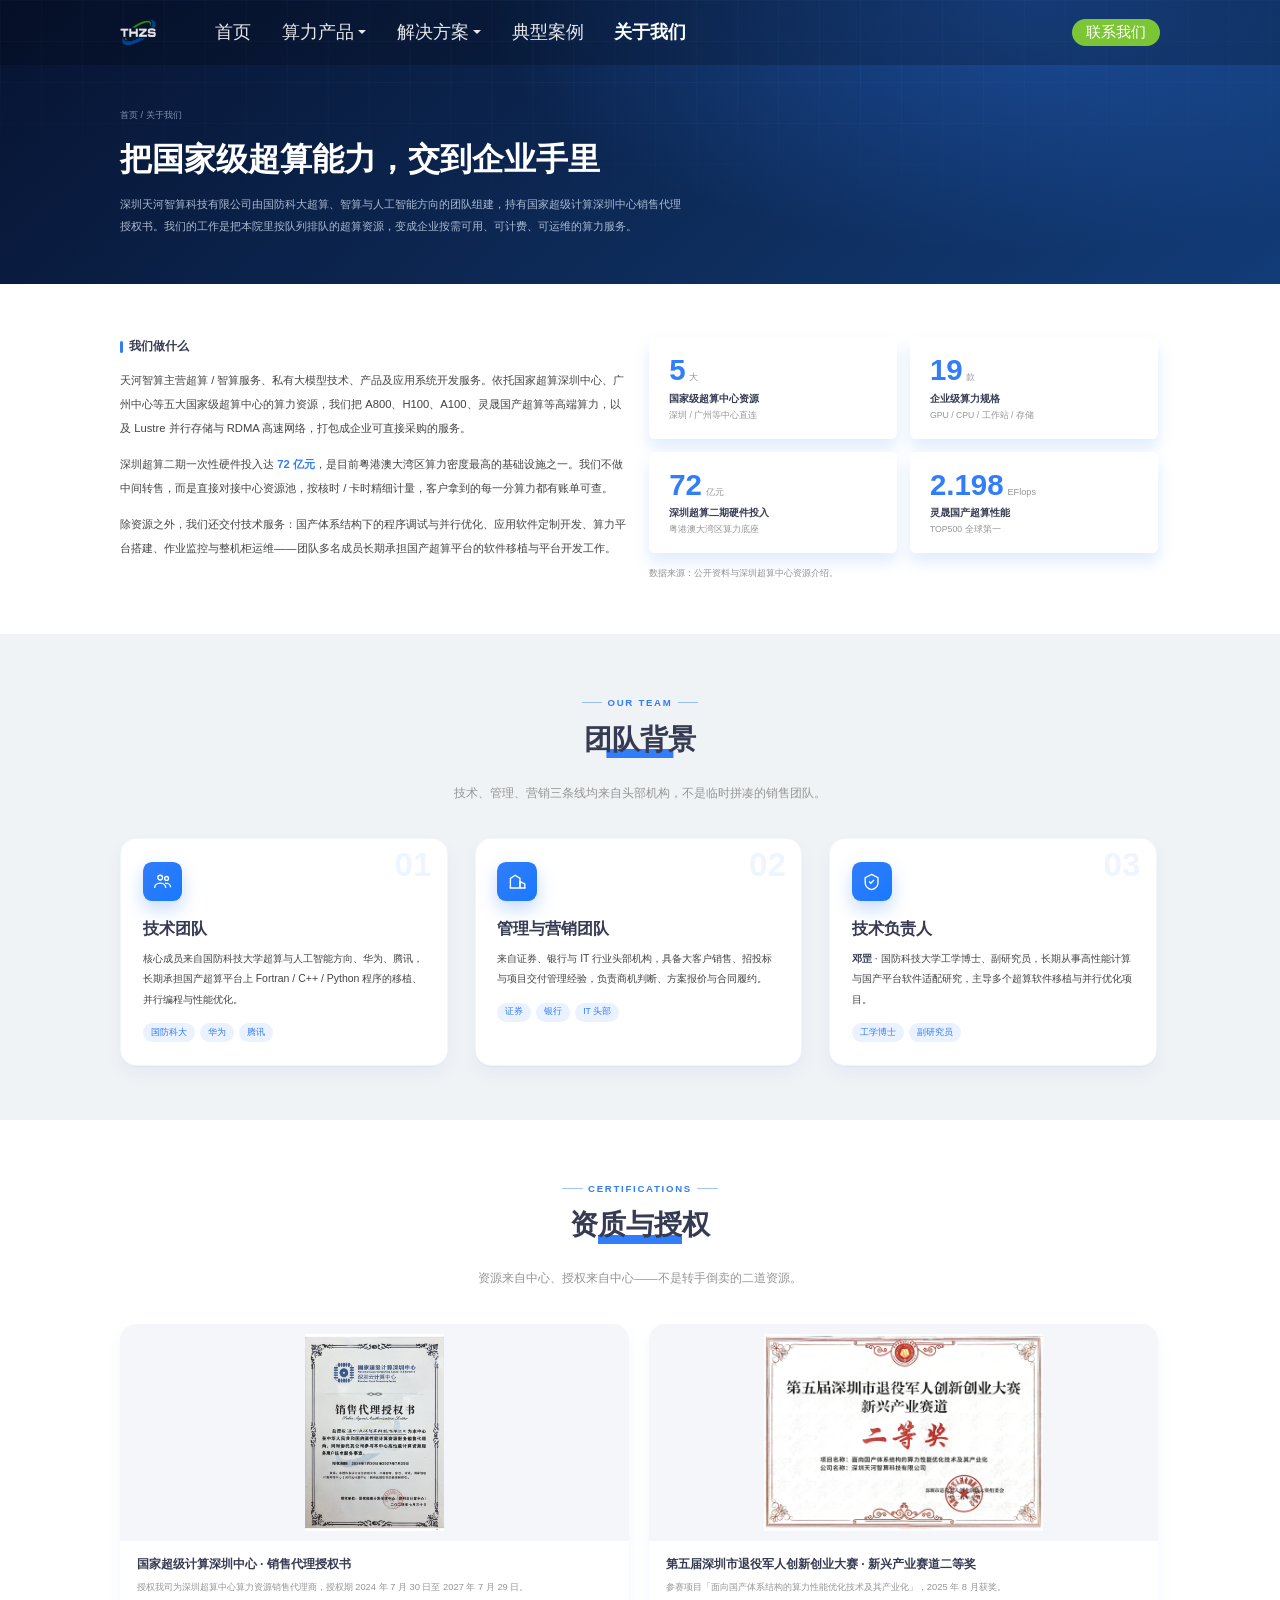
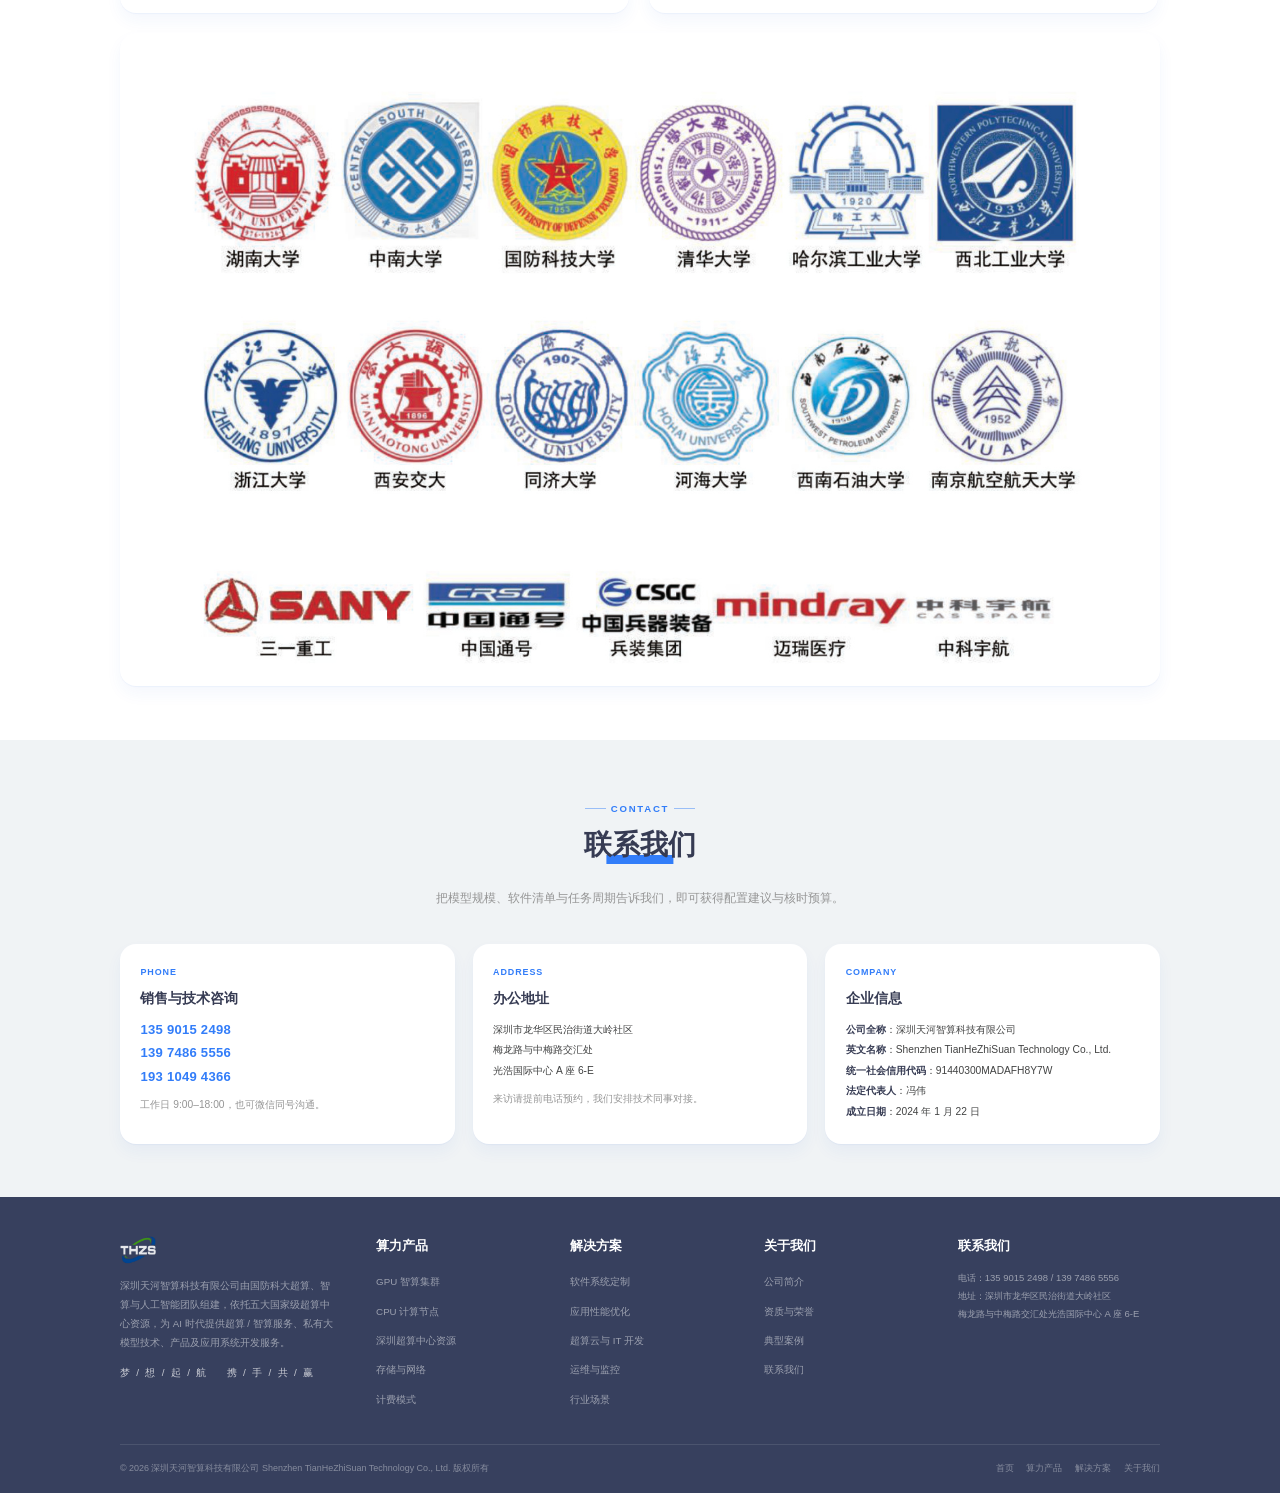
==== about.html @ 29a35c1b "feat(官网): 初始化天河智算官网静态站点 1. 新建 index.html 首页，展示超算、智算、AI 算力主视觉与业务概览。 2. 新建 about.html、cases.html、produ" ====
<!DOCTYPE html>
<html lang="zh-CN">
<head>
<meta charset="utf-8">
<meta name="viewport" content="width=device-width, initial-scale=1">
<title>关于我们 — 团队 · 资质 · 联系 | 深圳天河智算科技有限公司</title>
<meta name="description" content="深圳天河智算科技有限公司由国防科大超算、智算与人工智能团队组建，持有国家超级计算深圳中心销售代理授权书，获第五届深圳市退役军人创新创业大赛新兴产业赛道二等奖。">
<link rel="icon" href="assets/img/logo.png">
<link rel="stylesheet" href="assets/css/style.css">
</head>
<body>

<!-- ================= HEADER ================= -->
<header class="header" id="header">
  <div class="w1560">
    <a href="index.html" class="logo">
      <img class="logo-light" src="assets/img/logo_white.png" alt="天河智算 THZS">
      <img class="logo-dark" src="assets/img/logo.png" alt="天河智算 THZS">
    </a>

    <ul class="nav1">
      <li><a href="index.html">首页</a></li>
      <li data-dropdown="product"><a href="product.html">算力产品 <span class="dropdown-arrow"></span></a></li>
      <li data-dropdown="solution"><a href="solution.html">解决方案 <span class="dropdown-arrow"></span></a></li>
      <li><a href="cases.html">典型案例</a></li>
      <li class="on"><a href="about.html">关于我们</a></li>
    </ul>

    <div class="header-actions">
      <a href="about.html#contact" class="h_btn">联系我们</a>
      <button class="nav-toggle" aria-label="打开菜单"><span></span></button>
    </div>
  </div>

  <div class="product_down_bg" id="dropBg"></div>
  <div class="newsPown" id="productDown">
    <div class="w1560">
      <div class="pown_col" style="width:24vw">
        <div class="h1">算力产品</div>
        <a href="product.html#gpu" class="pown_item">
          <div class="ico"><svg viewBox="0 0 24 24" fill="none" stroke="#327DF9" stroke-width="1.8"><rect x="3" y="5" width="18" height="14" rx="2"/><rect x="7" y="9" width="4" height="4" rx="1"/><rect x="13" y="9" width="4" height="4" rx="1"/><path d="M7 19v2M17 19v2M7 3v2M17 3v2"/></svg></div>
          <div class="txt"><b>GPU 智算集群</b><span>H100 / A800 / A100 / H20 / RTX 4090 · 5090</span></div>
        </a>
        <a href="product.html#cpu" class="pown_item">
          <div class="ico"><svg viewBox="0 0 24 24" fill="none" stroke="#327DF9" stroke-width="1.8"><rect x="4" y="4" width="16" height="16" rx="2"/><path d="M9 9h6v6H9zM4 10h-2M4 14h-2M22 10h-2M22 14h-2M10 4v-2M14 4v-2M10 22v-2M14 22v-2"/></svg></div>
          <div class="txt"><b>CPU 计算节点</b><span>Platinum 8260 / 8358P 胖节点 · 按核时计费</span></div>
        </a>
        <a href="supercomputing.html" class="pown_item">
          <div class="ico"><svg viewBox="0 0 24 24" fill="none" stroke="#327DF9" stroke-width="1.8"><path d="M12 3l8 4v6c0 4.5-3.4 7.8-8 9-4.6-1.2-8-4.5-8-9V7z"/><path d="M9 12l2 2 4-4"/></svg></div>
          <div class="txt"><b>深圳超算中心资源</b><span>灵晟 E 级国产超算 · x86 工业计算分区</span></div>
        </a>
        <a href="product.html#storage" class="pown_item">
          <div class="ico"><svg viewBox="0 0 24 24" fill="none" stroke="#327DF9" stroke-width="1.8"><ellipse cx="12" cy="6" rx="8" ry="3"/><path d="M4 6v12c0 1.7 3.6 3 8 3s8-1.3 8-3V6"/><path d="M4 12c0 1.7 3.6 3 8 3s8-1.3 8-3"/></svg></div>
          <div class="txt"><b>存储与网络</b><span>Lustre / Zocean 并行存储 · RDMA 高速互联</span></div>
        </a>
      </div>

      <div class="pown_col" style="width:22vw">
        <div class="h1">按场景选型</div>
        <div class="pown_links">
          <a href="solution.html#scene"><svg viewBox="0 0 16 16" fill="none" stroke="#327DF9" stroke-width="1.6"><circle cx="8" cy="8" r="6"/><path d="M8 2v12M2 8h12"/></svg>大模型训练与微调</a>
          <a href="solution.html#scene"><svg viewBox="0 0 16 16" fill="none" stroke="#327DF9" stroke-width="1.6"><path d="M2 12l4-5 3 3 5-7"/><path d="M2 14h12"/></svg>科学计算与工程仿真</a>
          <a href="solution.html#scene"><svg viewBox="0 0 16 16" fill="none" stroke="#327DF9" stroke-width="1.6"><rect x="2" y="3" width="12" height="10" rx="1.5"/><path d="M2 6h12"/></svg>三维渲染与数字创意</a>
          <a href="solution.html#scene"><svg viewBox="0 0 16 16" fill="none" stroke="#327DF9" stroke-width="1.6"><path d="M8 2l6 3v4c0 4-3 6-6 7-6-3-6-5-6-7V5z"/></svg>国产化适配与性能优化</a>
        </div>
      </div>

      <div class="pown_col" style="width:16vw">
        <div class="h1">服务支持</div>
        <div class="pown_links">
          <a href="product.html"><svg viewBox="0 0 16 16" fill="none" stroke="#327DF9" stroke-width="1.6"><path d="M3 3h10v10H3z"/><path d="M6 6h4M6 9h4"/></svg>算力产品清单</a>
          <a href="solution.html"><svg viewBox="0 0 16 16" fill="none" stroke="#327DF9" stroke-width="1.6"><path d="M2 8h3l2-4 3 8 2-4h2"/></svg>技术服务明细</a>
          <a href="about.html#cred"><svg viewBox="0 0 16 16" fill="none" stroke="#327DF9" stroke-width="1.6"><circle cx="8" cy="6" r="3.2"/><path d="M5.4 8.6L4 14l4-2 4 2-1.4-5.4"/></svg>资质与授权</a>
        </div>
      </div>

      <div class="pown_banner">
        <div class="k">COMPUTING POWER</div>
        <div class="t">19 款企业级算力规格<br>按卡时 / 核时精细计费</div>
        <a href="product.html" class="btn">查看清单</a>
      </div>
    </div>
  </div>

  <div class="newsPown" id="solutionDown">
    <div class="w1560">
      <div class="pown_col" style="width:24vw">
        <div class="h1">解决方案</div>
        <a href="solution.html#svc" class="pown_item">
          <div class="ico"><svg viewBox="0 0 24 24" fill="none" stroke="#327DF9" stroke-width="1.8"><path d="M4 7h16M4 12h10M4 17h13"/><circle cx="18" cy="12" r="2"/></svg></div>
          <div class="txt"><b>软件系统定制</b><span>量身定制技术框架，构建业务软件系统</span></div>
        </a>
        <a href="solution.html#svc" class="pown_item">
          <div class="ico"><svg viewBox="0 0 24 24" fill="none" stroke="#327DF9" stroke-width="1.8"><path d="M13 2L3 14h8l-1 8 10-12h-7z"/></svg></div>
          <div class="txt"><b>应用性能优化</b><span>并行化算法设计与软件并行版本开发</span></div>
        </a>
        <a href="solution.html#svc" class="pown_item">
          <div class="ico"><svg viewBox="0 0 24 24" fill="none" stroke="#327DF9" stroke-width="1.8"><path d="M6 17a4 4 0 010-8 5 5 0 019.5-1.5A4 4 0 0118 17z"/><path d="M12 13v6M9 16l3 3 3-3"/></svg></div>
          <div class="txt"><b>超算云与 IT 开发</b><span>云上完整 HPC 环境，前后台一体化开发</span></div>
        </a>
        <a href="solution.html#svc" class="pown_item">
          <div class="ico"><svg viewBox="0 0 24 24" fill="none" stroke="#327DF9" stroke-width="1.8"><path d="M3 12h4l2-5 4 10 2-5h6"/><circle cx="12" cy="12" r="9" stroke-dasharray="2 3"/></svg></div>
          <div class="txt"><b>运维与监控</b><span>整机柜运维、作业监控、故障诊断与定位</span></div>
        </a>
      </div>

      <div class="pown_col" style="width:18vw">
        <div class="h1">技术服务</div>
        <div class="pown_links">
          <a href="solution.html#svc"><svg viewBox="0 0 16 16" fill="none" stroke="#327DF9" stroke-width="1.6"><rect x="2.5" y="3" width="11" height="10" rx="1.5"/><path d="M5 7l2 2-2 2M9 11h2"/></svg>软件环境搭建</a>
          <a href="solution.html#svc"><svg viewBox="0 0 16 16" fill="none" stroke="#327DF9" stroke-width="1.6"><path d="M2 11h3l2-5 3 8 2-3h2"/></svg>作业监控</a>
          <a href="solution.html#svc"><svg viewBox="0 0 16 16" fill="none" stroke="#327DF9" stroke-width="1.6"><circle cx="7" cy="7" r="4"/><path d="M10 10l4 4"/></svg>运行问题排查</a>
          <a href="solution.html#svc"><svg viewBox="0 0 16 16" fill="none" stroke="#327DF9" stroke-width="1.6"><path d="M3 13V6l5-3 5 3v7"/><path d="M6.5 13v-3h3V13"/></svg>定制化平台</a>
        </div>
      </div>

      <div class="pown_col" style="width:16vw">
        <div class="h1">服务流程</div>
        <div class="pown_links">
          <a href="solution.html#flow"><svg viewBox="0 0 16 16" fill="none" stroke="#327DF9" stroke-width="1.6"><circle cx="3" cy="8" r="1.6"/><circle cx="8" cy="8" r="1.6"/><circle cx="13" cy="8" r="1.6"/></svg>需求沟通与方案</a>
          <a href="solution.html#flow"><svg viewBox="0 0 16 16" fill="none" stroke="#327DF9" stroke-width="1.6"><path d="M3 13V3M3 13h10"/><path d="M3 10l4-4 3 3 3-4"/></svg>开通与环境迁移</a>
          <a href="solution.html#flow"><svg viewBox="0 0 16 16" fill="none" stroke="#327DF9" stroke-width="1.6"><path d="M2 8a6 6 0 1112 0 6 6 0 01-12 0z"/><path d="M8 5v3l2 2"/></svg>运行与持续优化</a>
        </div>
      </div>

      <div class="pown_banner">
        <div class="k">FREE TRIAL</div>
        <div class="t">免费试用账号<br>与一对一技术咨询</div>
        <a href="tel:13974865556" class="btn">申请试用</a>
      </div>
    </div>
  </div>
</header>

<div class="mobile-menu" id="mobileMenu">
  <button class="mm-close" aria-label="关闭">×</button>
  <a href="index.html">首页 <span>HOME</span></a>
  <a href="product.html">算力产品 <span>PRODUCTS</span></a>
  <a href="supercomputing.html">深圳超算中心资源 <span>SZSC</span></a>
  <a href="solution.html">解决方案 <span>SOLUTIONS</span></a>
  <a href="cases.html">典型案例 <span>CASES</span></a>
  <a href="about.html">关于我们 <span>ABOUT</span></a>
  <a href="about.html#contact">联系我们 <span>CONTACT</span></a>
  <div class="mm-foot">
    <a href="tel:13590152498" class="btn blue" style="justify-content:center">获取算力报价</a>
  </div>
</div>

<!-- ================= PAGE HERO ================= -->
<section class="page-hero">
  <div class="w1560">
    <div class="crumb"><a href="index.html">首页</a> / 关于我们</div>
    <h1>把国家级超算能力，交到企业手里</h1>
    <p class="lead">深圳天河智算科技有限公司由国防科大超算、智算与人工智能方向的团队组建，持有国家超级计算深圳中心销售代理授权书。我们的工作是把本院里按队列排队的超算资源，变成企业按需可用、可计费、可运维的算力服务。</p>
  </div>
</section>

<!-- ================= 公司简介 ================= -->
<section class="section">
  <div class="w1560">
    <div class="grid-2" style="align-items:flex-start">
      <div>
        <div class="blk-title">我们做什么</div>
        <p style="font-size:.88rem;line-height:2.1;color:var(--sd-text-body);margin-bottom:1rem">天河智算主营超算 / 智算服务、私有大模型技术、产品及应用系统开发服务。依托国家超算深圳中心、广州中心等五大国家级超算中心的算力资源，我们把 A800、H100、A100、灵晟国产超算等高端算力，以及 Lustre 并行存储与 RDMA 高速网络，打包成企业可直接采购的服务。</p>
        <p style="font-size:.88rem;line-height:2.1;color:var(--sd-text-body);margin-bottom:1rem">深圳超算二期一次性硬件投入达 <b style="color:var(--sd-primary)">72 亿元</b>，是目前粤港澳大湾区算力密度最高的基础设施之一。我们不做中间转售，而是直接对接中心资源池，按核时 / 卡时精细计量，客户拿到的每一分算力都有账单可查。</p>
        <p style="font-size:.88rem;line-height:2.1;color:var(--sd-text-body)">除资源之外，我们还交付技术服务：国产体系结构下的程序调试与并行优化、应用软件定制开发、算力平台搭建、作业监控与整机柜运维——团队多名成员长期承担国产超算平台的软件移植与平台开发工作。</p>
      </div>

      <div>
        <div style="display:grid;grid-template-columns:1fr 1fr;gap:1rem">
          <div class="stat-card">
            <div class="num">5<small>大</small></div>
            <div class="lbl">国家级超算中心资源</div>
            <div class="note">深圳 / 广州等中心直连</div>
          </div>
          <div class="stat-card">
            <div class="num">19<small>款</small></div>
            <div class="lbl">企业级算力规格</div>
            <div class="note">GPU / CPU / 工作站 / 存储</div>
          </div>
          <div class="stat-card">
            <div class="num">72<small>亿元</small></div>
            <div class="lbl">深圳超算二期硬件投入</div>
            <div class="note">粤港澳大湾区算力底座</div>
          </div>
          <div class="stat-card">
            <div class="num">2.198<small>EFlops</small></div>
            <div class="lbl">灵晟国产超算性能</div>
            <div class="note">TOP500 全球第一</div>
          </div>
        </div>
        <div class="cmp-note" style="text-align:left;margin-top:1rem">数据来源：公开资料与深圳超算中心资源介绍。</div>
      </div>
    </div>
  </div>
</section>

<!-- ================= 团队 ================= -->
<section class="section light">
  <div class="w1560">
    <div class="sec-head">
      <div class="sec-eyebrow">Our Team</div>
      <div class="title"><span>团队背景</span></div>
      <p class="sec-desc">技术、管理、营销三条线均来自头部机构，不是临时拼凑的销售团队。</p>
    </div>
    <div class="grid-3">
      <article class="adv-card card reveal">
        <div class="num-mark">01</div>
        <div class="icon-box"><svg viewBox="0 0 24 24" fill="none" stroke="#fff" stroke-width="1.7"><circle cx="9" cy="7" r="3"/><path d="M2 20c0-3.5 3-6 7-6s7 2.5 7 6"/><circle cx="17" cy="8" r="2.4"/><path d="M15 14c3 0 7 1.6 7 5"/></svg></div>
        <h3>技术团队</h3>
        <p>核心成员来自国防科技大学超算与人工智能方向、华为、腾讯，长期承担国产超算平台上 Fortran / C++ / Python 程序的移植、并行编程与性能优化。</p>
        <div class="tags"><span class="chip">国防科大</span><span class="chip">华为</span><span class="chip">腾讯</span></div>
      </article>
      <article class="adv-card card reveal">
        <div class="num-mark">02</div>
        <div class="icon-box"><svg viewBox="0 0 24 24" fill="none" stroke="#fff" stroke-width="1.7"><path d="M3 20V8l6-4 6 4v12"/><path d="M15 20v-8l6 3v5"/><path d="M2 20h20"/></svg></div>
        <h3>管理与营销团队</h3>
        <p>来自证券、银行与 IT 行业头部机构，具备大客户销售、招投标与项目交付管理经验，负责商机判断、方案报价与合同履约。</p>
        <div class="tags"><span class="chip">证券</span><span class="chip">银行</span><span class="chip">IT 头部</span></div>
      </article>
      <article class="adv-card card reveal">
        <div class="num-mark">03</div>
        <div class="icon-box"><svg viewBox="0 0 24 24" fill="none" stroke="#fff" stroke-width="1.7"><path d="M12 3l8 4v6c0 4.5-3.4 7.8-8 9-4.6-1.2-8-4.5-8-9V7z"/><path d="M9 12l2 2 4-4"/></svg></div>
        <h3>技术负责人</h3>
        <p><b style="color:var(--sd-text-primary)">邓罡</b> · 国防科技大学工学博士、副研究员，长期从事高性能计算与国产平台软件适配研究，主导多个超算软件移植与并行优化项目。</p>
        <div class="tags"><span class="chip">工学博士</span><span class="chip">副研究员</span></div>
      </article>
    </div>
  </div>
</section>

<!-- ================= 资质荣誉 ================= -->
<section class="section" id="cred">
  <div class="w1560">
    <div class="sec-head">
      <div class="sec-eyebrow">Certifications</div>
      <div class="title"><span>资质与授权</span></div>
      <p class="sec-desc">资源来自中心、授权来自中心——不是转手倒卖的二道资源。</p>
    </div>

    <div class="grid-2">
      <div class="cred-card reveal">
        <div class="img"><img src="assets/img/cert_auth.jpg" alt="国家超级计算深圳中心销售代理授权书"></div>
        <div class="cap">
          <h3>国家超级计算深圳中心 · 销售代理授权书</h3>
          <p>授权我司为深圳超算中心算力资源销售代理商，授权期 2024 年 7 月 30 日至 2027 年 7 月 29 日。</p>
        </div>
      </div>
      <div class="cred-card reveal">
        <div class="img"><img src="assets/img/cert_award.jpg" alt="第五届深圳市退役军人创新创业大赛新兴产业赛道二等奖"></div>
        <div class="cap">
          <h3>第五届深圳市退役军人创新创业大赛 · 新兴产业赛道二等奖</h3>
          <p>参赛项目「面向国产体系结构的算力性能优化技术及其产业化」，2025 年 8 月获奖。</p>
        </div>
      </div>
    </div>

    <div class="logo-wall" style="margin-top:1.6rem">
      <div class="row"><img src="assets/img/uni_row.jpg" alt="服务高校：湖南大学 中南大学 国防科技大学 清华大学 哈尔滨工业大学 西北工业大学"></div>
      <div class="row"><img src="assets/img/uni_row2.jpg" alt="服务高校：浙江大学 西安交通大学 同济大学 河海大学 西南石油大学 南京航空航天大学"></div>
      <div class="row"><img src="assets/img/co_row.jpg" alt="服务企业：三一重工 中国通号 中国兵器装备 迈瑞医疗 中科宇航"></div>
    </div>
  </div>
</section>

<!-- ================= 联系我们 ================= -->
<section class="section light" id="contact">
  <div class="w1560">
    <div class="sec-head">
      <div class="sec-eyebrow">Contact</div>
      <div class="title"><span>联系我们</span></div>
      <p class="sec-desc">把模型规模、软件清单与任务周期告诉我们，即可获得配置建议与核时预算。</p>
    </div>

    <div class="contact-grid">
      <div class="contact-card reveal">
        <div class="lb">PHONE</div>
        <h3>销售与技术咨询</h3>
        <div class="tel"><a href="tel:13590152498">135 9015 2498</a></div>
        <div class="tel"><a href="tel:13974865556">139 7486 5556</a></div>
        <div class="tel"><a href="tel:19310494366">193 1049 4366</a></div>
        <p style="margin-top:.6rem;color:var(--sd-text-muted)">工作日 9:00–18:00，也可微信同号沟通。</p>
      </div>
      <div class="contact-card reveal">
        <div class="lb">ADDRESS</div>
        <h3>办公地址</h3>
        <p>深圳市龙华区民治街道大岭社区<br>梅龙路与中梅路交汇处<br>光浩国际中心 A 座 6-E</p>
        <p style="margin-top:.6rem;color:var(--sd-text-muted)">来访请提前电话预约，我们安排技术同事对接。</p>
      </div>
      <div class="contact-card reveal">
        <div class="lb">COMPANY</div>
        <h3>企业信息</h3>
        <ul>
          <li><b>公司全称</b>：深圳天河智算科技有限公司</li>
          <li><b>英文名称</b>：Shenzhen TianHeZhiSuan Technology Co., Ltd.</li>
          <li><b>统一社会信用代码</b>：91440300MADAFH8Y7W</li>
          <li><b>法定代表人</b>：冯伟</li>
          <li><b>成立日期</b>：2024 年 1 月 22 日</li>
        </ul>
      </div>
    </div>
  </div>
</section>

<!-- ================= FOOTER ================= -->
<footer class="footer">
  <div class="w1560">
    <div class="footer-top">
      <div class="footer-brand">
        <div class="fl"><img src="assets/img/logo_white.png" alt="天河智算"></div>
        <p>深圳天河智算科技有限公司由国防科大超算、智算与人工智能团队组建，依托五大国家级超算中心资源，为 AI 时代提供超算 / 智算服务、私有大模型技术、产品及应用系统开发服务。</p>
        <div class="slogan">梦 / 想 / 起 / 航 &nbsp;&nbsp; 携 / 手 / 共 / 赢</div>
      </div>
      <div class="footer-col">
        <h4>算力产品</h4>
        <ul>
          <li><a href="product.html#gpu">GPU 智算集群</a></li>
          <li><a href="product.html#cpu">CPU 计算节点</a></li>
          <li><a href="supercomputing.html">深圳超算中心资源</a></li>
          <li><a href="product.html#storage">存储与网络</a></li>
          <li><a href="product.html#billing">计费模式</a></li>
        </ul>
      </div>
      <div class="footer-col">
        <h4>解决方案</h4>
        <ul>
          <li><a href="solution.html#svc">软件系统定制</a></li>
          <li><a href="solution.html#svc">应用性能优化</a></li>
          <li><a href="solution.html#svc">超算云与 IT 开发</a></li>
          <li><a href="solution.html#svc">运维与监控</a></li>
          <li><a href="solution.html#scene">行业场景</a></li>
        </ul>
      </div>
      <div class="footer-col">
        <h4>关于我们</h4>
        <ul>
          <li><a href="about.html">公司简介</a></li>
          <li><a href="about.html#cred">资质与荣誉</a></li>
          <li><a href="cases.html">典型案例</a></li>
          <li><a href="about.html#contact">联系我们</a></li>
        </ul>
      </div>
      <div class="footer-col" style="flex:1.3">
        <h4>联系我们</h4>
        <div class="fs">
          电话：135 9015 2498 / 139 7486 5556<br>
          地址：深圳市龙华区民治街道大岭社区<br>
          梅龙路与中梅路交汇处光浩国际中心 A 座 6-E
        </div>
      </div>
    </div>
    <div class="footer-bottom">
      <span>© 2026 深圳天河智算科技有限公司 Shenzhen TianHeZhiSuan Technology Co., Ltd. 版权所有</span>
      <div class="links">
        <a href="index.html">首页</a>
        <a href="product.html">算力产品</a>
        <a href="solution.html">解决方案</a>
        <a href="about.html">关于我们</a>
      </div>
    </div>
  </div>
</footer>

<script src="assets/js/main.js"></script>
</body>
</html>
---- assets/css/style.css ----
/* ============================================================
   深圳天河智算科技有限公司 — 官方网站样式
   设计语言：smardaten-bootstrap-design（企业级科技感）
   ============================================================ */

/* ---------- 0. Reset ---------- */
*, *::before, *::after { box-sizing: border-box; margin: 0; padding: 0; }
html { -webkit-text-size-adjust: 100%; }
body { min-height: 100vh; }
a { text-decoration: none; color: inherit; }
ul, li { list-style: none; }
img { max-width: 100%; display: block; border: 0; }
button { font: inherit; color: inherit; background: none; border: 0; cursor: pointer; }
table { border-collapse: collapse; width: 100%; }

/* ---------- 1. Design tokens ---------- */
:root {
  /* Brand */
  --sd-primary: #327DF9;
  --sd-primary-alt: #1979ff;
  --sd-primary-dark: #1770FE;
  --sd-secondary-green: #7CC636;
  --sd-secondary-orange: #FFA526;
  --sd-accent-orange: #FF9046;

  /* Text */
  --sd-text-primary: #363B53;
  --sd-text-body: #424343;
  --sd-text-muted: #959595;
  --sd-text-white: #FFFFFF;

  /* Background */
  --sd-bg-white: #FFFFFF;
  --sd-bg-light: #F0F3F5;
  --sd-bg-footer: #37405E;
  --sd-bg-glass: rgba(255, 255, 255, 0.8);
  --sd-bg-deep: #0B1B3A;

  /* Shadow */
  --sd-shadow-card: 0px 1px 1px rgba(37, 102, 210, 0.05), 0px 8px 16px rgba(37, 102, 210, 0.05);
  --sd-shadow-hover: 0px 0px 40px rgba(37, 102, 210, 0.1);
  --sd-shadow-glass: 0 0.729rem 1.146rem rgba(50, 125, 249, 0.15);

  /* Radius */
  --sd-radius-card: 16px;
  --sd-radius-btn: 20px;
  --sd-radius-sm: 8px;

  /* Transition */
  --sd-transition: all 0.5s;
  --sd-transition-fast: all 0.3s;
  --sd-transition-ease: all 0.4s ease;

  /* Layout */
  --sd-container: 81.25vw;
}

/* ---------- 2. Typography ---------- */
html { font-size: calc(100vw / 100); }

body {
  font-family: -apple-system, BlinkMacSystemFont, "PingFang SC", "Microsoft YaHei",
               "Segoe UI", "Hiragino Sans GB", "Helvetica Neue", Arial, sans-serif;
  color: #1f1f1f;
  font-size: 14px;
  line-height: 1.6;
  background: #fff;
  -webkit-font-smoothing: antialiased;
  overflow-x: hidden;
}

/* px utilities */
.f_12 { font-size: 12px; }  .f_14 { font-size: 14px; }  .f_16 { font-size: 16px; }
.f_18 { font-size: 18px; }  .f_20 { font-size: 20px; }  .f_24 { font-size: 24px; }
.f_32 { font-size: 32px; }  .f_48 { font-size: 48px; }

/* ---------- 3. Layout ---------- */
.w1560 { width: var(--sd-container); margin: 0 auto; }
.section { padding: 4.167rem 0; position: relative; }
.section.light { background: var(--sd-bg-light); }
.section.tight { padding: 2.6rem 0; }
.sec-head { text-align: center; margin-bottom: 2.6rem; }
.sec-eyebrow {
  display: inline-flex; align-items: center; gap: .4rem;
  font-size: .75rem; letter-spacing: .18em; text-transform: uppercase;
  color: var(--sd-primary); font-weight: 600; margin-bottom: .8rem;
}
.sec-eyebrow::before, .sec-eyebrow::after {
  content: ""; width: 1.6rem; height: 1px; background: rgba(50,125,249,.45);
}
.title {
  width: fit-content; margin: 0 auto; position: relative; margin-bottom: 1.9rem;
}
.title::after {
  content: ""; position: absolute; z-index: 1; left: 50%; transform: translateX(-50%);
  height: .729rem; bottom: 0; width: 60%; background-color: var(--sd-primary);
}
.title span {
  position: relative; z-index: 2; font-weight: 600; color: var(--sd-text-primary);
  font-size: 2.188rem; line-height: 1.35;
}
.sec-desc {
  max-width: 46rem; margin: 0 auto; color: var(--sd-text-muted);
  font-size: .9rem; line-height: 1.9;
}

/* ---------- 4. Buttons / chips ---------- */
.btn {
  width: fit-content; min-width: 7.292rem; height: 2.083rem;
  border-radius: 2.083rem; border: 1px solid var(--sd-primary);
  display: inline-flex; align-items: center; justify-content: center; gap: .4rem;
  padding: 0 1.042rem; font-size: .833rem; font-weight: 600;
  color: var(--sd-primary); cursor: pointer; transition: var(--sd-transition-ease);
}
.btn:hover { background-color: var(--sd-primary); color: #fff; }
.btn.blue { background-color: var(--sd-primary); color: #fff; border-color: var(--sd-primary); }
.btn.blue:hover { background-color: #1c68e0; border-color: #1c68e0; }
.btn.green { background-color: var(--sd-secondary-green); color: #fff; border-color: var(--sd-secondary-green); }
.btn.green:hover { background-color: #6bb02c; border-color: #6bb02c; }
.btn.ghost-light { border-color: rgba(255,255,255,.55); color: #fff; }
.btn.ghost-light:hover { background: #fff; color: var(--sd-primary); border-color: #fff; }
.btn.sm { min-width: 5.6rem; height: 1.7rem; font-size: .72rem; }

.chip {
  display: inline-flex; align-items: center; gap: .3rem;
  height: 1.5rem; padding: 0 .62rem; border-radius: 1.5rem;
  background: rgba(50,125,249,.1); color: var(--sd-primary);
  font-size: .68rem; font-weight: 500; white-space: nowrap;
}
.chip.green { background: rgba(124,198,54,.12); color: #5d9c1f; }
.chip.orange { background: rgba(255,165,38,.14); color: #d9820b; }
.chip.grey { background: rgba(54,59,83,.07); color: var(--sd-text-primary); }

/* ---------- 5. Header ---------- */
.header {
  position: fixed; left: 0; top: 0; width: 100%; z-index: 200;
  background: rgba(0,0,0,.2); transition: var(--sd-transition); padding: 18px 0;
}
.header.on {
  background: #fff; padding: 12px 0;
  box-shadow: 0 4px 24px rgba(37,102,210,.08);
}
.header .w1560 { display: flex; align-items: center; justify-content: flex-start; position: relative; }
.logo { display: flex; align-items: center; gap: .6rem; flex-shrink: 0; }
.logo img { height: 2.15rem; width: auto; transition: var(--sd-transition); }
.logo .logo-dark { display: none; }
.header.on .logo .logo-light { display: none; }
.header.on .logo .logo-dark { display: block; }
.logo-txt { display: none; }

.nav1 { display: flex; align-items: center; margin-left: 3.2vw; margin-right: auto; }
.nav1 > li { position: relative; }
/* 隐形过渡带：把导航项与下方下拉面板之间的空隙并入悬停区域 */
.nav1 > li[data-dropdown]::after {
  content: ""; position: absolute; left: 0; right: 0; top: 100%; height: 32px;
  display: none;
}
.nav1 > li[data-dropdown]:hover::after { display: block; }
.nav1 > li > a {
  display: inline-flex; align-items: center; color: #fff; font-size: 18px; font-weight: 400;
  padding: 0 1.2vw; opacity: .9; transition: var(--sd-transition);
}
.header.on .nav1 > li > a { color: var(--sd-text-primary); }
.nav1 > li > a:hover, .nav1 > li.on > a { opacity: 1; font-weight: 600; }
.header-actions { display: flex; align-items: center; gap: .6rem; }
.h_btn {
  display: inline-flex; align-items: center; justify-content: center;
  height: 2.14rem; padding: 0 1.1rem; border-radius: 1.07rem;
  background-color: var(--sd-secondary-green); color: #fff;
  font-size: 15px; transition: var(--sd-transition); white-space: nowrap;
}
.h_btn:hover { transform: translateY(-1px); box-shadow: 0 6px 18px rgba(124,198,54,.35); }
.h_btn.blue { background-color: var(--sd-primary); }
.h_btn.blue:hover { box-shadow: 0 6px 18px rgba(50,125,249,.35); }

.dropdown-arrow {
  display: inline-block; width: 0; height: 0; margin-left: .34rem; vertical-align: middle;
  border-left: 4px solid transparent; border-right: 4px solid transparent;
  border-top: 4px solid currentColor; transition: all .3s;
}
.nav1 > li:hover .dropdown-arrow { transform: rotate(180deg); }

/* Dropdown */
.newsPown {
  position: absolute; left: 0; top: 100%; width: 100vw; background-color: #fff; z-index: 1;
  padding: 2.2vw 0 2.6vw; display: none;
  box-shadow: 0 18px 40px rgba(20,40,80,.10); border-top: 1px solid rgba(37,102,210,.08);
}
.newsPown.show { display: block; }
.newsPown .w1560 { display: flex; align-items: stretch; gap: 0; }
.newsPown .pown_head { display: flex; align-items: flex-start; gap: 1rem; }
.pown_col { padding: 0 1.4vw; }
.pown_col:first-child { padding-left: 0; }
.pown_col + .pown_col { border-left: 1px dashed #d8dbe3; }
.pown_col .h1 { font-weight: 600; color: var(--sd-text-primary); font-size: 17px; margin-bottom: 1rem; }
.pown_col .sub { color: var(--sd-text-muted); font-size: .72rem; margin-top: -.6rem; margin-bottom: 1rem; }
.pown_item {
  display: flex; align-items: flex-start; gap: .7rem; padding: .7rem .8rem; border-radius: .5rem;
  transition: var(--sd-transition-fast);
}
.pown_item:hover { background-color: #F5F9FE; }
.pown_item .ico {
  width: 1.9rem; height: 1.9rem; border-radius: .45rem; flex-shrink: 0;
  background: linear-gradient(135deg, rgba(50,125,249,.14), rgba(50,125,249,.05));
  display: flex; align-items: center; justify-content: center;
}
.pown_item .ico svg { width: .95rem; height: .95rem; }
.pown_item .txt b { display: block; font-size: 15px; font-weight: 600; color: #000; margin-bottom: .12rem; transition: var(--sd-transition-fast); }
.pown_item:hover .txt b { color: var(--sd-primary); }
.pown_item .txt span { font-size: .72rem; color: var(--sd-text-muted); }
.pown_links a {
  display: flex; align-items: center; gap: .5rem; padding: .62rem .7rem; border-radius: .4rem;
  font-size: 14px; color: var(--sd-text-primary); transition: var(--sd-transition-ease);
}
.pown_links a:hover { background: #f2f6fb; color: var(--sd-primary); }
.pown_links a svg { width: 1rem; height: 1rem; flex-shrink: 0; }
.pown_banner {
  margin-left: auto; width: 17vw; flex-shrink: 0; border-radius: .8rem; overflow: hidden;
  background: linear-gradient(140deg, #13315C, #327DF9); padding: 1.4rem 1.2rem;
  display: flex; flex-direction: column; justify-content: space-between;
  color: #fff;
}
.pown_banner .k { font-size: .68rem; letter-spacing: .12em; opacity: .75; }
.pown_banner .t { font-size: 1.05rem; font-weight: 600; line-height: 1.45; margin: .5rem 0 .8rem; }
.pown_banner .btn { min-width: auto; height: 1.7rem; font-size: .7rem; border-color: rgba(255,255,255,.6); color: #fff; }
.pown_banner .btn:hover { background: #fff; color: var(--sd-primary); }
.product_down_bg {
  position: fixed; top: 0; left: 0; width: 100vw; height: 100vh;
  background-color: rgba(38,51,67,.2); z-index: -1; display: none;
}
.product_down_bg.show { display: block; }

/* Mobile nav trigger */
.nav-toggle { display: none; width: 2.2rem; height: 2.2rem; align-items: center; justify-content: center; }
.nav-toggle span { display: block; width: 1.3rem; height: 2px; background: #fff; position: relative; }
.nav-toggle span::before, .nav-toggle span::after {
  content: ""; position: absolute; left: 0; width: 100%; height: 2px; background: #fff;
}
.nav-toggle span::before { top: -6px; } .nav-toggle span::after { top: 6px; }
.header.on .nav-toggle span, .header.on .nav-toggle span::before, .header.on .nav-toggle span::after { background: var(--sd-text-primary); }

/* ---------- 6. Hero ---------- */
.hero {
  position: relative; overflow: hidden; padding: 9.2rem 0 4.6rem;
  background:
    radial-gradient(1200px 620px at 82% 8%, rgba(50,125,249,.30), transparent 62%),
    radial-gradient(900px 560px at 8% 88%, rgba(0,190,255,.16), transparent 60%),
    linear-gradient(150deg, #071331 0%, #0C2450 42%, #123A73 72%, #0A2347 100%);
  color: #fff;
}
.hero::before {
  content: ""; position: absolute; inset: 0; z-index: 0; opacity: .5;
  background-image:
    linear-gradient(rgba(120,180,255,.10) 1px, transparent 1px),
    linear-gradient(90deg, rgba(120,180,255,.10) 1px, transparent 1px);
  background-size: 3.2rem 3.2rem, 3.2rem 3.2rem;
  -webkit-mask-image: radial-gradient(120% 90% at 50% 20%, #000 20%, transparent 78%);
  mask-image: radial-gradient(120% 90% at 50% 20%, #000 20%, transparent 78%);
}
.hero::after {
  content: ""; position: absolute; right: -12vw; top: -10vw; width: 46vw; height: 46vw; z-index: 0;
  border-radius: 50%; border: 1px solid rgba(120,180,255,.18);
  box-shadow: inset 0 0 8vw rgba(50,125,249,.20);
}
.hero .w1560 { position: relative; z-index: 2; }
.hero-grid { display: flex; align-items: center; gap: 2.2rem; }
.hero-left { width: 56%; }
.hero-right { flex: 1; }
.hero-eyebrow {
  display: inline-flex; align-items: center; gap: .5rem; margin-bottom: 1.15rem;
  padding: .38rem .8rem; border-radius: 2rem; border: 1px solid rgba(140,190,255,.4);
  background: rgba(50,125,249,.14); font-size: .72rem; letter-spacing: .04em; color: #cfe2ff;
}
.hero-eyebrow i {
  width: .42rem; height: .42rem; border-radius: 50%; background: #7CC636; box-shadow: 0 0 0 4px rgba(124,198,54,.18);
}
.hero h1 {
  font-size: 3.15rem; line-height: 1.32; font-weight: 700; letter-spacing: .01em; margin-bottom: 1.15rem;
}
.hero h1 em {
  font-style: normal;
  background: linear-gradient(100deg, #8FC4FF 10%, #FFFFFF 45%, #6FD6FF 90%);
  -webkit-background-clip: text; background-clip: text; -webkit-text-fill-color: transparent;
}
.hero-sub { font-size: .95rem; line-height: 2; color: rgba(230,240,255,.78); max-width: 36rem; margin-bottom: 1.8rem; }
.hero-sub strong { color: #fff; font-weight: 600; }
.hero-actions { display: flex; gap: .85rem; align-items: center; flex-wrap: wrap; }
.hero-meta { display: flex; gap: 2rem; margin-top: 2.2rem; flex-wrap: wrap; }
.hero-meta li { color: rgba(220,235,255,.7); font-size: .78rem; }
.hero-meta li b { display: block; font-size: 1.5rem; color: #fff; font-weight: 600; line-height: 1.2; }
.hero-meta li b small { font-size: .7rem; font-weight: 400; color: rgba(220,235,255,.7); margin-left: .2rem; }

/* Hero glass panel */
.res-panel {
  background: rgba(255,255,255,.10);
  border: 1px solid rgba(255,255,255,.22);
  border-radius: .8rem;
  -webkit-backdrop-filter: blur(14px); backdrop-filter: blur(14px);
  box-shadow: 0 1rem 2.4rem rgba(3,15,38,.45);
  padding: 1.3rem 1.3rem 1.1rem;
}
.res-panel .rp-head { display: flex; align-items: center; justify-content: space-between; margin-bottom: 1rem; }
.res-panel .rp-head h3 { font-size: 1.02rem; font-weight: 600; }
.res-panel .rp-head span { font-size: .66rem; color: rgba(210,230,255,.65); }
.res-row {
  display: flex; align-items: center; justify-content: space-between; gap: .8rem;
  padding: .78rem .5rem; border-bottom: 1px dashed rgba(255,255,255,.14);
}
.res-row:last-of-type { border-bottom: 0; }
.res-row .n { font-size: .82rem; font-weight: 600; }
.res-row .n small { display: block; font-weight: 400; font-size: .66rem; color: rgba(210,230,255,.6); margin-top: .15rem; }
.res-row .tag2 {
  font-size: .64rem; padding: .18rem .5rem; border-radius: 1rem;
  border: 1px solid rgba(140,190,255,.35); color: #cfe2ff; white-space: nowrap;
}
.res-panel .rp-foot {
  margin-top: .9rem; padding-top: .85rem; border-top: 1px solid rgba(255,255,255,.14);
  display: flex; align-items: center; justify-content: space-between; font-size: .68rem; color: rgba(210,230,255,.7);
}
.res-panel .rp-foot a { color: #9EC8FF; font-weight: 600; }

/* Floating decor nodes */
.orb { position: absolute; border-radius: 50%; filter: blur(2px); pointer-events: none; z-index: 1; }
.orb.a { width: .55rem; height: .55rem; left: 8%; top: 28%; background: #7CC636; box-shadow: 0 0 1rem #7CC636; }
.orb.b { width: .4rem; height: .4rem; left: 46%; top: 18%; background: #56A8FF; box-shadow: 0 0 1rem #327DF9; }
.orb.c { width: .7rem; height: .7rem; right: 6%; bottom: 22%; background: #56A8FF; box-shadow: 0 0 1.2rem #327DF9; }

/* ---------- 7. Stat strip ---------- */
.stat-strip { position: relative; z-index: 5; margin-top: -3.594rem; }
.stat-strip .list-row { display: flex; gap: .833rem; }
.stat-card {
  flex: 1; min-width: 0; background: rgba(255,255,255,.86);
  border: 2px solid #fff; box-shadow: var(--sd-shadow-glass);
  -webkit-backdrop-filter: blur(1.146rem); backdrop-filter: blur(1.146rem);
  border-radius: .5rem; padding: 1.1rem 1.4rem;
  transition: var(--sd-transition-ease);
}
.stat-card:hover { transform: translateY(-6px); border-color: var(--sd-primary); }
.stat-card .num { font-size: 2.3rem; font-weight: 600; color: var(--sd-primary); line-height: 1.15; white-space: nowrap; }
.stat-card .num small { font-size: .72rem; font-weight: 400; color: var(--sd-text-muted); margin-left: .3rem; }
.stat-card .lbl { font-size: .8rem; color: var(--sd-text-primary); font-weight: 600; margin-top: .3rem; }
.stat-card .note { font-size: .68rem; color: var(--sd-text-muted); margin-top: .12rem; }

/* ---------- 8. Cards ---------- */
.grid-3 { display: flex; flex-wrap: wrap; align-items: stretch; gap: 2.083rem; }
.grid-3 > * { width: calc((100% - 2.083rem * 2) / 3 - 1px); }
.grid-2 { display: flex; flex-wrap: wrap; align-items: stretch; gap: 1.6rem; }
.grid-2 > * { width: calc((100% - 1.6rem) / 2 - 1px); }
.grid-4 { display: flex; flex-wrap: wrap; align-items: stretch; gap: 1.25rem; }
.grid-4 > * { width: calc((100% - 1.25rem * 3) / 4 - 1px); }

.card {
  background: #fff; border-radius: var(--sd-radius-card); overflow: hidden;
  box-shadow: var(--sd-shadow-card); transition: var(--sd-transition);
  border: 1px solid rgba(37,102,210,.06);
}
.card:hover { box-shadow: var(--sd-shadow-hover); transform: translateY(-6px); }

.adv-card { padding: 1.8rem 1.7rem; height: auto; position: relative; }
.adv-card .num-mark {
  position: absolute; right: 1.2rem; top: .7rem; font-size: 2.6rem; font-weight: 700;
  color: rgba(50,125,249,.08); line-height: 1;
}
.adv-card .icon-box {
  width: 3.1rem; height: 3.1rem; border-radius: .7rem; margin-bottom: 1.1rem;
  background: linear-gradient(135deg, #327DF9, #1979ff);
  display: flex; align-items: center; justify-content: center;
  box-shadow: 0 8px 18px rgba(50,125,249,.28);
  transition: var(--sd-transition-ease);
}
.adv-card:hover .icon-box { transform: translateY(-3px) rotate(-4deg); }
.adv-card .icon-box svg { width: 1.5rem; height: 1.5rem; }
.adv-card h3 { font-size: 1.25rem; font-weight: 600; color: var(--sd-text-primary); margin-bottom: .6rem; }
.adv-card p { font-size: .82rem; line-height: 1.95; color: var(--sd-text-body); }
.adv-card .tags { display: flex; gap: .4rem; flex-wrap: wrap; margin-top: 1rem; }

/* Service cards */
.svc-card { padding: 1.5rem 1.4rem; height: auto; display: flex; flex-direction: column; }
.svc-card .top { display: flex; align-items: center; gap: .6rem; margin-bottom: .7rem; }
.svc-card .top .ico-sm {
  width: 2.2rem; height: 2.2rem; border-radius: .5rem; flex-shrink: 0;
  background: rgba(50,125,249,.08); display: flex; align-items: center; justify-content: center;
}
.svc-card .top .ico-sm svg { width: 1.05rem; height: 1.05rem; }
.svc-card h3 { font-size: 1.02rem; font-weight: 600; color: var(--sd-text-primary); }
.svc-card p { font-size: .78rem; line-height: 1.85; color: var(--sd-text-muted); flex: 1; }
.svc-card .price {
  margin-top: 1rem; padding-top: .8rem; border-top: 1px dashed rgba(0,0,0,.1);
  display: flex; align-items: center; justify-content: space-between;
}
.svc-card .price em { font-style: normal; color: var(--sd-secondary-orange); font-weight: 600; font-size: .82rem; }
.svc-card .price span { font-size: .66rem; color: var(--sd-text-muted); }

/* Product cards */
.prod-card { padding: 1.5rem 1.45rem; height: auto; display: flex; flex-direction: column; position: relative; overflow: hidden; }
.prod-card::before {
  content: ""; position: absolute; left: 0; top: 0; width: 100%; height: 3px;
  background: linear-gradient(90deg, var(--sd-primary), #6FD6FF);
  transform: scaleX(0); transform-origin: left; transition: var(--sd-transition-ease);
}
.prod-card:hover::before { transform: scaleX(1); }
.prod-card .kind { font-size: .66rem; letter-spacing: .12em; color: var(--sd-primary); font-weight: 600; margin-bottom: .5rem; }
.prod-card h3 { font-size: 1.2rem; font-weight: 600; color: var(--sd-text-primary); margin-bottom: .2rem; }
.prod-card .sub { font-size: .72rem; color: var(--sd-text-muted); margin-bottom: 1rem; }
.prod-card .spec { display: grid; gap: .42rem; flex: 1; }
.prod-card .spec li { display: flex; gap: .45rem; font-size: .75rem; color: var(--sd-text-body); line-height: 1.7; }
.prod-card .spec li b { color: var(--sd-text-muted); font-weight: 400; min-width: 3.2rem; flex-shrink: 0; }
.prod-card .bottom { margin-top: 1.1rem; display: flex; align-items: center; justify-content: space-between; gap: .5rem; }

/* Case cards */
.case-card { padding: 1.6rem 1.5rem; height: auto; background: #fff; border-radius: var(--sd-radius-card); box-shadow: var(--sd-shadow-card); transition: var(--sd-transition); border: 1px solid rgba(37,102,210,.06); }
.case-card:hover { box-shadow: var(--sd-shadow-hover); transform: translateY(-6px); }
.case-card .idx {
  font-size: .7rem; font-weight: 600; letter-spacing: .1em; color: #fff;
  background: linear-gradient(135deg, #327DF9, #1979ff);
  padding: .22rem .6rem; border-radius: .9rem; display: inline-block; margin-bottom: .8rem;
}
.case-card h3 { font-size: 1.05rem; font-weight: 600; color: var(--sd-text-primary); margin-bottom: .55rem; }
.case-card p { font-size: .78rem; line-height: 1.9; color: var(--sd-text-muted); }
.case-card .gain { margin-top: .9rem; font-size: .72rem; color: var(--sd-primary); font-weight: 600; }

/* ---------- 9. Comparison table ---------- */
.cmp-wrap { background: #fff; border-radius: var(--sd-radius-card); box-shadow: var(--sd-shadow-card); overflow: hidden; }
.cmp { width: 100%; }
.cmp thead th {
  background: linear-gradient(90deg, #1F63D6, #327DF9); color: #fff;
  font-weight: 600; font-size: .86rem; padding: 1.05rem 1.1rem; text-align: left;
}
.cmp thead th:first-child { width: 16%; }
.cmp thead th.col-ours { background: linear-gradient(90deg, #1770FE, #3E8BFF); }
.cmp tbody td {
  padding: 1.05rem 1.1rem; font-size: .78rem; line-height: 1.85; color: var(--sd-text-body);
  border-bottom: 1px solid rgba(37,102,210,.07); vertical-align: top;
}
.cmp tbody tr:nth-child(even) td { background: #F7FAFF; }
.cmp tbody td.dim { font-weight: 600; color: var(--sd-text-primary); font-size: .82rem; }
.cmp tbody td.ours { color: #17457f; background: rgba(50,125,249,.04); }
.cmp tbody tr:nth-child(even) td.ours { background: rgba(50,125,249,.08); }
.cmp tbody td.ours b { color: var(--sd-primary); font-weight: 600; }
.cmp tbody td.them { color: #7c8394; }
.cmp-note { margin-top: 1rem; font-size: .7rem; color: var(--sd-text-muted); text-align: center; }

/* ---------- 10. Customer wall ---------- */
.logo-wall { background: #fff; border-radius: var(--sd-radius-card); box-shadow: var(--sd-shadow-card); padding: 2rem 2rem 1.4rem; }
.logo-wall img { width: 100%; }
.logo-wall .row + .row { margin-top: .6rem; }
.logo-txt-list { display: flex; flex-wrap: wrap; gap: .5rem; margin-top: 1.4rem; justify-content: center; }
.logo-txt-list span { font-size: .72rem; color: var(--sd-text-muted); padding: .28rem .7rem; border: 1px solid rgba(54,59,83,.12); border-radius: 1rem; }

/* ---------- 11. Credentials ---------- */
.cred-card { background: #fff; border-radius: var(--sd-radius-card); box-shadow: var(--sd-shadow-card); overflow: hidden; height: auto; display: flex; flex-direction: column; transition: var(--sd-transition); }
.cred-card:hover { box-shadow: var(--sd-shadow-hover); transform: translateY(-6px); }
.cred-card .img { height: 17rem; background: #F4F6FA; display: flex; align-items: center; justify-content: center; padding: .8rem; }
.cred-card .img img { max-height: 100%; width: auto; object-fit: contain; }
.cred-card .cap { padding: 1.1rem 1.3rem 1.3rem; }
.cred-card .cap h3 { font-size: .95rem; font-weight: 600; color: var(--sd-text-primary); margin-bottom: .35rem; }
.cred-card .cap p { font-size: .73rem; color: var(--sd-text-muted); line-height: 1.8; }

/* ---------- 12. CTA ---------- */
.cta {
  position: relative; overflow: hidden; border-radius: var(--sd-radius-card);
  background: linear-gradient(120deg, #0B2350 0%, #1748A0 45%, #327DF9 100%);
  color: #fff; padding: 3rem 3.2rem;
  display: flex; align-items: center; justify-content: space-between; gap: 2rem;
  box-shadow: 0 20px 50px rgba(17,64,150,.28);
}
.cta::before {
  content: ""; position: absolute; right: -6%; top: -40%; width: 30rem; height: 30rem; border-radius: 50%;
  background: radial-gradient(circle, rgba(120,190,255,.35), transparent 65%);
}
.cta .cta-txt { position: relative; z-index: 2; }
.cta h2 { font-size: 1.9rem; font-weight: 600; margin-bottom: .6rem; }
.cta p { font-size: .85rem; color: rgba(232,242,255,.78); }
.cta .cta-actions { position: relative; z-index: 2; display: flex; gap: .8rem; flex-wrap: wrap; }
.cta .btn.white { background: #fff; color: var(--sd-primary); border-color: #fff; }
.cta .btn.white:hover { background: #EAF2FF; }

/* ---------- 13. Page hero (sub pages) ---------- */
.page-hero {
  position: relative; overflow: hidden; color: #fff;
  padding: 8.4rem 0 3.6rem;
  background:
    radial-gradient(900px 420px at 80% 0%, rgba(50,125,249,.35), transparent 60%),
    linear-gradient(140deg, #071331, #0D2A57 55%, #123C78);
}
.page-hero::before {
  content: ""; position: absolute; inset: 0; opacity: .45;
  background-image:
    linear-gradient(rgba(120,180,255,.10) 1px, transparent 1px),
    linear-gradient(90deg, rgba(120,180,255,.10) 1px, transparent 1px);
  background-size: 3.2rem 3.2rem;
  -webkit-mask-image: radial-gradient(110% 100% at 50% 0%, #000 30%, transparent 80%);
  mask-image: radial-gradient(110% 100% at 50% 0%, #000 30%, transparent 80%);
}
.page-hero .w1560 { position: relative; z-index: 2; }
.crumb { font-size: .72rem; color: rgba(210,230,255,.6); margin-bottom: .9rem; }
.crumb a:hover { color: #fff; }
.page-hero h1 { font-size: 2.5rem; font-weight: 600; margin-bottom: .7rem; }
.page-hero .lead { font-size: .88rem; color: rgba(225,238,255,.75); max-width: 44rem; line-height: 1.95; }

/* ---------- 14. Product table ---------- */
.filter-bar { display: flex; gap: .5rem; flex-wrap: wrap; margin-bottom: 1.6rem; }
.filter-bar button {
  padding: .48rem 1.05rem; border-radius: 1.2rem; font-size: .78rem;
  border: 1px solid rgba(50,125,249,.25); color: var(--sd-text-primary);
  transition: var(--sd-transition-ease); background: #fff;
}
.filter-bar button:hover { border-color: var(--sd-primary); color: var(--sd-primary); }
.filter-bar button.on { background: var(--sd-primary); border-color: var(--sd-primary); color: #fff; box-shadow: 0 6px 16px rgba(50,125,249,.28); }

.tbl-wrap { background: #fff; border-radius: var(--sd-radius-card); box-shadow: var(--sd-shadow-card); overflow: hidden; }
.prod-table { width: 100%; font-size: .78rem; }
.prod-table thead th {
  background: #F1F5FB; color: var(--sd-text-primary); font-weight: 600; font-size: .8rem;
  text-align: left; padding: .95rem 1rem; white-space: nowrap;
  border-bottom: 1px solid rgba(37,102,210,.12);
}
.prod-table thead .th-spec { width: 58%; }
.prod-table tbody td { padding: 1rem; border-bottom: 1px solid rgba(37,102,210,.07); vertical-align: top; line-height: 1.8; }
.prod-table tbody tr:hover td { background: #F7FAFF; }
.prod-table tbody td.no { color: var(--sd-text-muted); font-size: .72rem; width: 3rem; }
.prod-table tbody td.name { font-weight: 600; color: var(--sd-text-primary); width: 15%; }
.prod-table tbody td.name small { display: block; font-weight: 400; color: var(--sd-text-muted); font-size: .68rem; margin-top: .15rem; }
.prod-table tbody td.spec { color: var(--sd-text-body); font-size: .75rem; }
.prod-table tbody td.spec span { display: block; color: #6d7385; }
.prod-table tbody td.bill { width: 13%; color: var(--sd-text-body); font-size: .74rem; }
.prod-table tbody td.bill .chip { margin-bottom: .3rem; }
.prod-table tbody tr.hide { display: none; }
.tbl-tip { margin-top: .9rem; font-size: .7rem; color: var(--sd-text-muted); }

/* ---------- 15. Steps ---------- */
.steps { display: flex; gap: 1.25rem; flex-wrap: wrap; }
.step {
  flex: 1; min-width: 12rem; background: #fff; border-radius: var(--sd-radius-card);
  box-shadow: var(--sd-shadow-card); padding: 1.6rem 1.3rem; position: relative;
  border-top: 3px solid rgba(50,125,249,.35);
}
.step .no { font-size: 1.6rem; font-weight: 700; color: rgba(50,125,249,.2); line-height: 1; margin-bottom: .5rem; }
.step h4 { font-size: .95rem; font-weight: 600; color: var(--sd-text-primary); margin-bottom: .4rem; }
.step p { font-size: .74rem; color: var(--sd-text-muted); line-height: 1.85; }

/* ---------- 16. Contact ---------- */
.contact-grid { display: flex; gap: 1.4rem; flex-wrap: wrap; }
.contact-card { flex: 1; min-width: 16rem; background: #fff; border-radius: var(--sd-radius-card); box-shadow: var(--sd-shadow-card); padding: 1.7rem 1.6rem; }
.contact-card .lb { font-size: .7rem; letter-spacing: .1em; color: var(--sd-primary); font-weight: 600; margin-bottom: .6rem; }
.contact-card h3 { font-size: 1.1rem; color: var(--sd-text-primary); font-weight: 600; margin-bottom: .8rem; }
.contact-card p, .contact-card li { font-size: .8rem; color: var(--sd-text-body); line-height: 2; }
.contact-card li b { font-weight: 600; color: var(--sd-text-primary); }
.contact-card .tel { font-size: 1.02rem; font-weight: 600; color: var(--sd-primary); letter-spacing: .02em; }
.contact-card .tel + .tel { margin-top: .2rem; }

/* ---------- 17. Footer ---------- */
.footer { background: var(--sd-bg-footer); padding: 3rem 0 1.4rem; color: rgba(255,255,255,.62); }
.footer-top { display: flex; gap: 3rem; flex-wrap: wrap; padding-bottom: 2.2rem; border-bottom: 1px solid rgba(255,255,255,.1); }
.footer-brand { flex: 1.4; min-width: 16rem; }
.footer-brand .fl { display: flex; align-items: center; gap: .6rem; margin-bottom: 1rem; }
.footer-brand .fl img { height: 2.2rem; }
.footer-brand p { font-size: .76rem; line-height: 1.95; color: rgba(255,255,255,.5); max-width: 26rem; }
.footer-brand .slogan { margin-top: 1rem; font-size: .78rem; color: rgba(255,255,255,.72); letter-spacing: .18em; }
.footer-col { flex: 1; min-width: 9rem; }
.footer-col h4 { color: #fff; font-size: 1rem; font-weight: 600; margin-bottom: 1rem; }
.footer-col li { margin-bottom: .55rem; }
.footer-col a { color: rgba(255,255,255,.5); font-size: .76rem; transition: var(--sd-transition); }
.footer-col a:hover { color: #fff; }
.footer-col .fs { font-size: .74rem; color: rgba(255,255,255,.5); line-height: 1.9; }
.footer-bottom {
  padding-top: 1.2rem; display: flex; align-items: center; justify-content: space-between;
  gap: 1rem; flex-wrap: wrap; font-size: .7rem; color: rgba(255,255,255,.4);
}
.footer-bottom .links { display: flex; gap: 1rem; }
.footer-bottom a:hover { color: #fff; }

/* ---------- 18. Reveal animation ---------- */
.reveal { opacity: 0; transform: translateY(1.6rem); transition: opacity .7s ease, transform .7s ease; }
.reveal.in { opacity: 1; transform: none; }

/* ---------- 18b. 超算中心分区 ---------- */
.badges { display: flex; gap: .5rem; flex-wrap: wrap; margin-bottom: 1rem; }
.badge {
  display: inline-flex; align-items: center; gap: .3rem;
  font-size: .68rem; font-weight: 600; letter-spacing: .02em;
  padding: .28rem .7rem; border-radius: 1rem;
  background: rgba(255,255,255,.14); color: #E8F1FF; border: 1px solid rgba(160,205,255,.35);
}
.badge.gold { background: rgba(255,165,38,.18); color: #FFD79A; border-color: rgba(255,190,110,.45); }

.part { border-radius: var(--sd-radius-card); overflow: hidden; box-shadow: var(--sd-shadow-card); background: #fff; }
.part-head { position: relative; overflow: hidden; padding: 2rem 2.2rem; color: #fff; }
.part-head.deep { background: radial-gradient(800px 400px at 85% 0%, rgba(80,150,255,.45), transparent 62%), linear-gradient(135deg, #071733, #0E2C5C 55%, #14407F); }
.part-head.steel { background: radial-gradient(800px 400px at 85% 0%, rgba(50,125,249,.35), transparent 60%), linear-gradient(135deg, #123 0%, #1B3A66 60%, #24508F 100%); }
.part-head .pt-kicker { font-size: .68rem; letter-spacing: .16em; color: rgba(180,210,255,.85); margin-bottom: .5rem; }
.part-head h2 { font-size: 1.75rem; font-weight: 600; margin-bottom: .45rem; }
.part-head p { font-size: .82rem; line-height: 1.9; color: rgba(225,238,255,.75); max-width: 52rem; }
.part-body { padding: 2rem 2.2rem; }

.kpi-row { display: flex; gap: 1rem; flex-wrap: wrap; margin-bottom: 1.8rem; }
.kpi {
  flex: 1; min-width: 9rem; background: #fff; border-radius: .7rem; padding: 1.1rem 1.2rem;
  box-shadow: var(--sd-shadow-card); border-left: 3px solid var(--sd-primary);
}
.kpi b { display: block; font-size: 1.85rem; font-weight: 600; color: var(--sd-primary); line-height: 1.15; }
.kpi b small { font-size: .72rem; font-weight: 400; color: var(--sd-text-muted); margin-left: .18rem; }
.kpi span { display: block; font-size: .74rem; color: var(--sd-text-muted); margin-top: .3rem; }

.split { display: flex; gap: 2rem; flex-wrap: wrap; }
.split > .col-a { flex: 1.05; min-width: 18rem; }
.split > .col-b { flex: 1; min-width: 18rem; }
.blk-title { font-size: .95rem; font-weight: 600; color: var(--sd-text-primary); margin-bottom: 1rem; display: flex; align-items: center; gap: .45rem; }
.blk-title::before { content: ""; width: 3px; height: .95rem; background: var(--sd-primary); border-radius: 2px; }

.spec-list { display: grid; grid-template-columns: repeat(2, minmax(0, 1fr)); gap: .75rem 1.4rem; }
.spec-list li { border-bottom: 1px dashed rgba(0,0,0,.08); padding-bottom: .6rem; }
.spec-list li b { display: block; font-size: .68rem; color: var(--sd-text-muted); font-weight: 400; margin-bottom: .12rem; }
.spec-list li span { font-size: .8rem; color: var(--sd-text-primary); line-height: 1.7; }

.domain-grid { display: grid; grid-template-columns: repeat(2, minmax(0, 1fr)); gap: .85rem; }
.domain { background: #F7FAFF; border-radius: .7rem; padding: 1rem 1.15rem; border: 1px solid rgba(50,125,249,.10); }
.domain h4 { font-size: .86rem; font-weight: 600; color: var(--sd-text-primary); margin-bottom: .3rem; display: flex; align-items: center; gap: .4rem; }
.domain h4 i { width: .34rem; height: .34rem; border-radius: 50%; background: var(--sd-primary); display: inline-block; }
.domain p { font-size: .74rem; line-height: 1.8; color: var(--sd-text-muted); }

.part-teaser { position: relative; overflow: hidden; border-radius: var(--sd-radius-card); padding: 1.9rem 1.9rem 1.6rem; color: #fff; height: auto; display: flex; flex-direction: column; transition: var(--sd-transition); }
.part-teaser.deep { background: radial-gradient(600px 300px at 90% 0%, rgba(90,160,255,.45), transparent 65%), linear-gradient(140deg, #071733, #10305F 60%, #17458A); }
.part-teaser.steel { background: radial-gradient(600px 300px at 90% 0%, rgba(50,125,249,.35), transparent 65%), linear-gradient(140deg, #0D2344, #1D4270 60%, #2A5A9C); }
.part-teaser:hover { transform: translateY(-6px); box-shadow: 0 20px 44px rgba(10,40,100,.35); }
.part-teaser .pt-kicker { font-size: .66rem; letter-spacing: .16em; color: rgba(180,210,255,.8); }
.part-teaser h3 { font-size: 1.4rem; font-weight: 600; margin: .4rem 0 .5rem; }
.part-teaser p { font-size: .78rem; line-height: 1.85; color: rgba(225,238,255,.75); }
.part-teaser .pt-nums { display: flex; gap: 1.4rem; margin: 1.2rem 0 1.1rem; flex-wrap: wrap; }
.part-teaser .pt-nums div b { display: block; font-size: 1.35rem; font-weight: 600; line-height: 1.2; }
.part-teaser .pt-nums div span { font-size: .68rem; color: rgba(200,225,255,.7); }
.part-teaser .pt-link { margin-top: auto; font-size: .74rem; color: #9EC8FF; font-weight: 600; }

/* ---------- 18c. 首页入口与信任条 ---------- */
.entry-card { padding: 1.9rem 1.8rem; height: auto; display: flex; flex-direction: column; background: #fff; border-radius: var(--sd-radius-card); box-shadow: var(--sd-shadow-card); transition: var(--sd-transition); border: 1px solid rgba(37,102,210,.06); }
.entry-card:hover { box-shadow: var(--sd-shadow-hover); transform: translateY(-6px); border-color: rgba(50,125,249,.28); }
.entry-card .et-top { display: flex; align-items: center; gap: .7rem; margin-bottom: .8rem; }
.entry-card .et-top .ico-sm { width: 2.1rem; height: 2.1rem; border-radius: .5rem; background: rgba(50,125,249,.09); display: flex; align-items: center; justify-content: center; flex-shrink: 0; }
.entry-card .et-top .ico-sm svg { width: 1.1rem; height: 1.1rem; }
.entry-card .et-top h3 { font-size: 1.05rem; font-weight: 600; color: var(--sd-text-primary); }
.entry-card .et-num { font-size: .72rem; color: var(--sd-primary); font-weight: 600; letter-spacing: .04em; margin-bottom: .35rem; }
.entry-card p { font-size: .78rem; line-height: 1.9; color: var(--sd-text-muted); flex: 1; }
.entry-card .et-foot { margin-top: 1rem; padding-top: .85rem; border-top: 1px dashed rgba(0,0,0,.09); display: flex; align-items: center; justify-content: space-between; font-size: .74rem; }
.entry-card .et-foot span { color: var(--sd-text-muted); }
.entry-card .et-foot em { font-style: normal; color: var(--sd-primary); font-weight: 600; }

.trust { display: flex; gap: 1rem 2rem; flex-wrap: wrap; align-items: center; background: #fff; border-radius: var(--sd-radius-card); box-shadow: var(--sd-shadow-card); padding: 1.5rem 1.9rem; }
.trust .it { display: flex; align-items: center; gap: .55rem; font-size: .78rem; color: var(--sd-text-body); }
.trust .it i { width: .42rem; height: .42rem; border-radius: 50%; background: var(--sd-secondary-green); flex-shrink: 0; }
.trust .it b { color: var(--sd-text-primary); font-weight: 600; }
.trust .more { margin-left: auto; font-size: .74rem; font-weight: 600; color: var(--sd-primary); }

/* ---------- 19. Responsive ---------- */
@media (max-width: 1440px) {
  .hero h1 { font-size: 2.9rem; }
}

@media (max-width: 1024px) {
  html { font-size: 11.52px; }
  .w1560 { width: 100%; padding: 0 20px; }
  .section { padding: 3rem 0; }
  .hero { padding: 7.4rem 0 3.6rem; }
  .hero-grid { flex-direction: column; align-items: stretch; }
  .hero-left { width: 100%; }
  .hero-right { width: 100%; }
  .hero h1 { font-size: 2.4rem; }
  .stat-strip .list-row { flex-wrap: wrap; }
  .stat-card { width: calc(50% - .42rem); flex: none; }
  .grid-3 > *, .grid-4 > * { width: calc((100% - 1.25rem) / 2); }
  .cmp thead th, .cmp tbody td { padding: .8rem .7rem; font-size: .82rem; }
  .cta { flex-direction: column; align-items: flex-start; padding: 2.2rem; }
  .newsPown .w1560 { flex-wrap: wrap; gap: 1rem; }
  .pown_banner { display: none; }
  .tbl-wrap { overflow-x: auto; }
  .prod-table { min-width: 720px; }
}

@media (max-width: 767px) {
  .nav1 { display: none; }
  .nav-toggle { display: flex; }
  .hero { padding: 6.6rem 0 3rem; }
  .hero h1 { font-size: 2rem; }
  .hero-sub { font-size: .92rem; }
  .hero-meta { gap: 1.2rem; margin-top: 1.6rem; }
  .hero-meta li b { font-size: 1.2rem; }
  .stat-card { width: 100%; }
  .grid-3 > *, .grid-4 > *, .grid-2 > * { width: 100%; }
  .title span { font-size: 1.6rem; }
  .sec-desc { font-size: .86rem; }
  .section { padding: 2.4rem 0; }
  .cmp thead th:first-child, .cmp tbody td.dim { width: 22%; }
  .cmp thead th, .cmp tbody td { padding: .7rem .5rem; font-size: .76rem; }
  .cta h2 { font-size: 1.5rem; }
  .cta { padding: 1.8rem 1.4rem; }
  .footer-top { gap: 1.6rem; }
  .logo-wall { padding: 1rem; }
  .page-hero { padding: 6.4rem 0 2.4rem; }
  .page-hero h1 { font-size: 1.8rem; }
  .cred-card .img { height: 13rem; }
}

/* Mobile drawer */
.mobile-menu {
  position: fixed; inset: 0; z-index: 300; background: #fff;
  padding: 5.2rem 1.6rem 2rem; transform: translateX(100%); transition: transform .35s ease;
  display: flex; flex-direction: column; overflow-y: auto;
}
.mobile-menu.show { transform: none; }
.mobile-menu a { display: flex; align-items: center; justify-content: space-between; padding: .9rem 0; font-size: 1rem; color: var(--sd-text-primary); border-bottom: 1px solid rgba(54,59,83,.08); }
.mobile-menu a span { font-size: .7rem; color: var(--sd-text-muted); }
.mobile-menu .mm-foot { margin-top: auto; padding-top: 1.4rem; }
.mobile-menu .mm-close { position: absolute; top: 1.2rem; right: 1.4rem; font-size: 1.6rem; color: var(--sd-text-primary); }
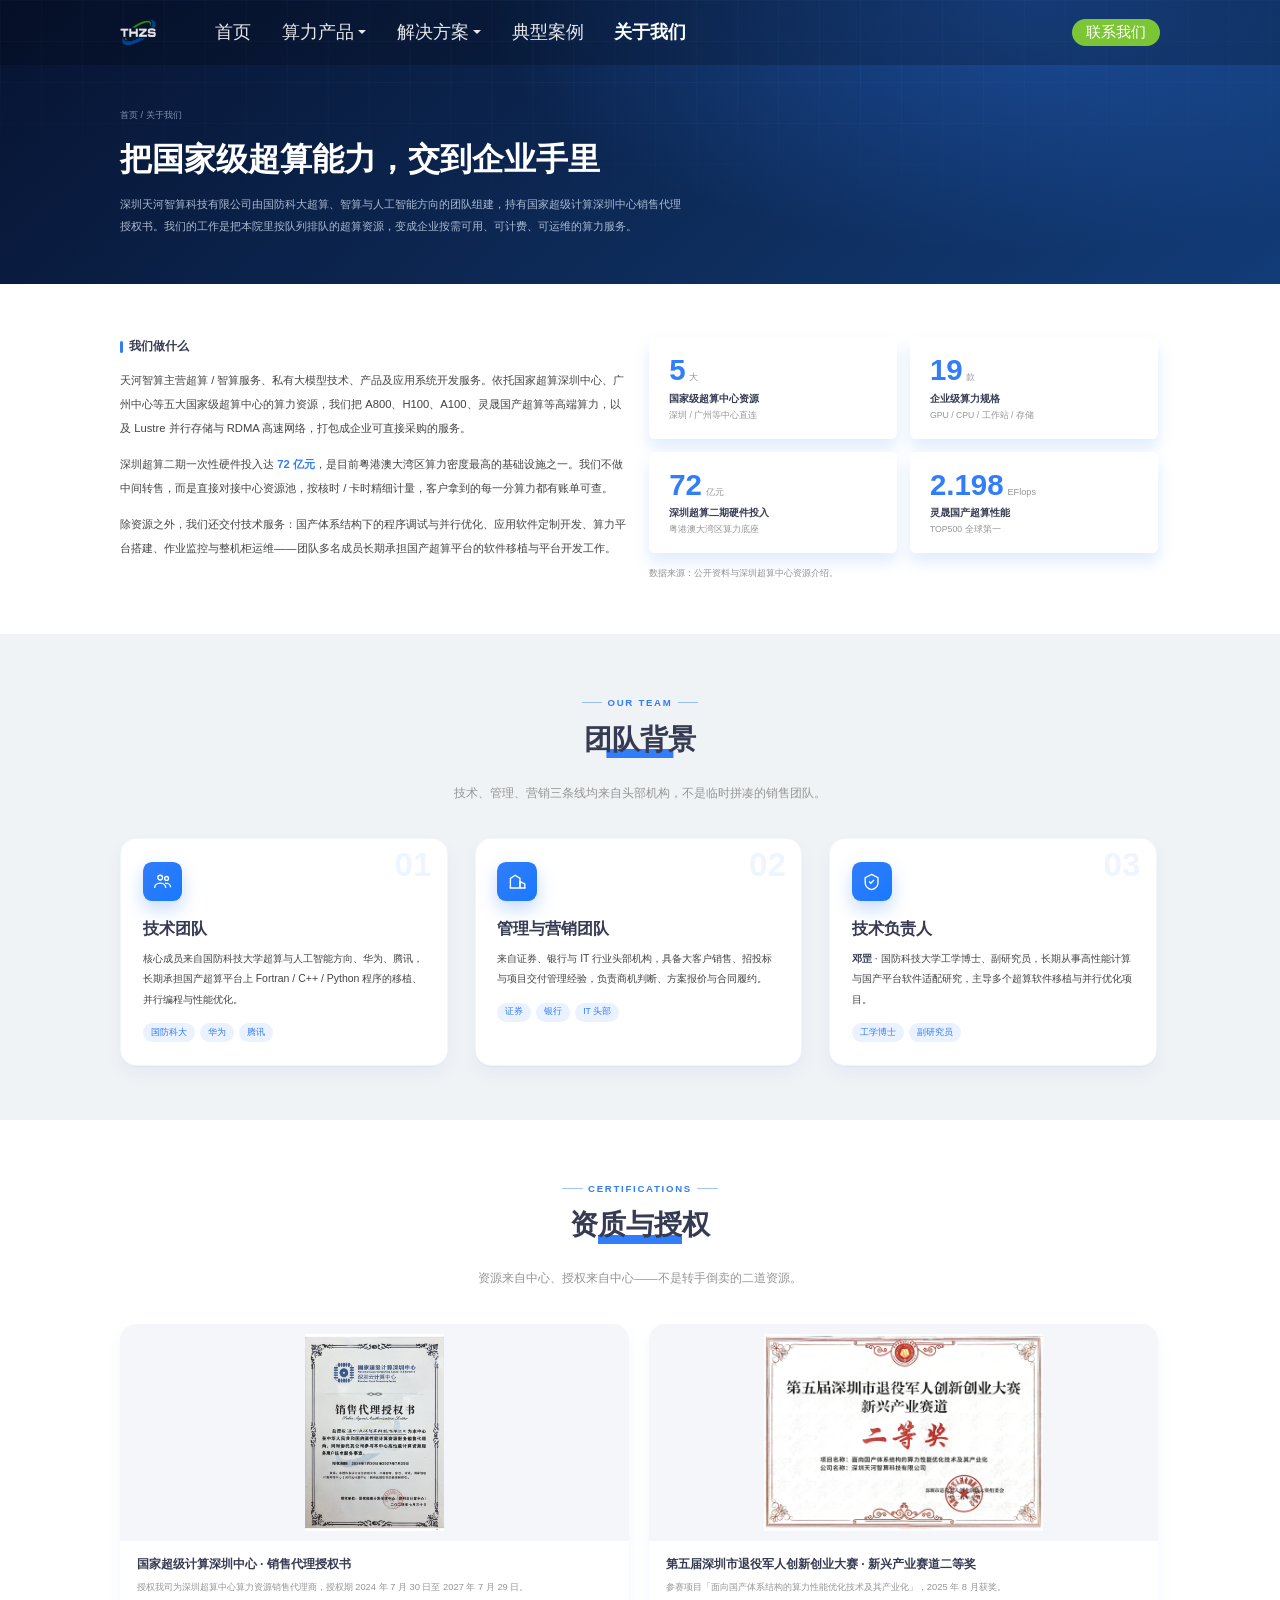
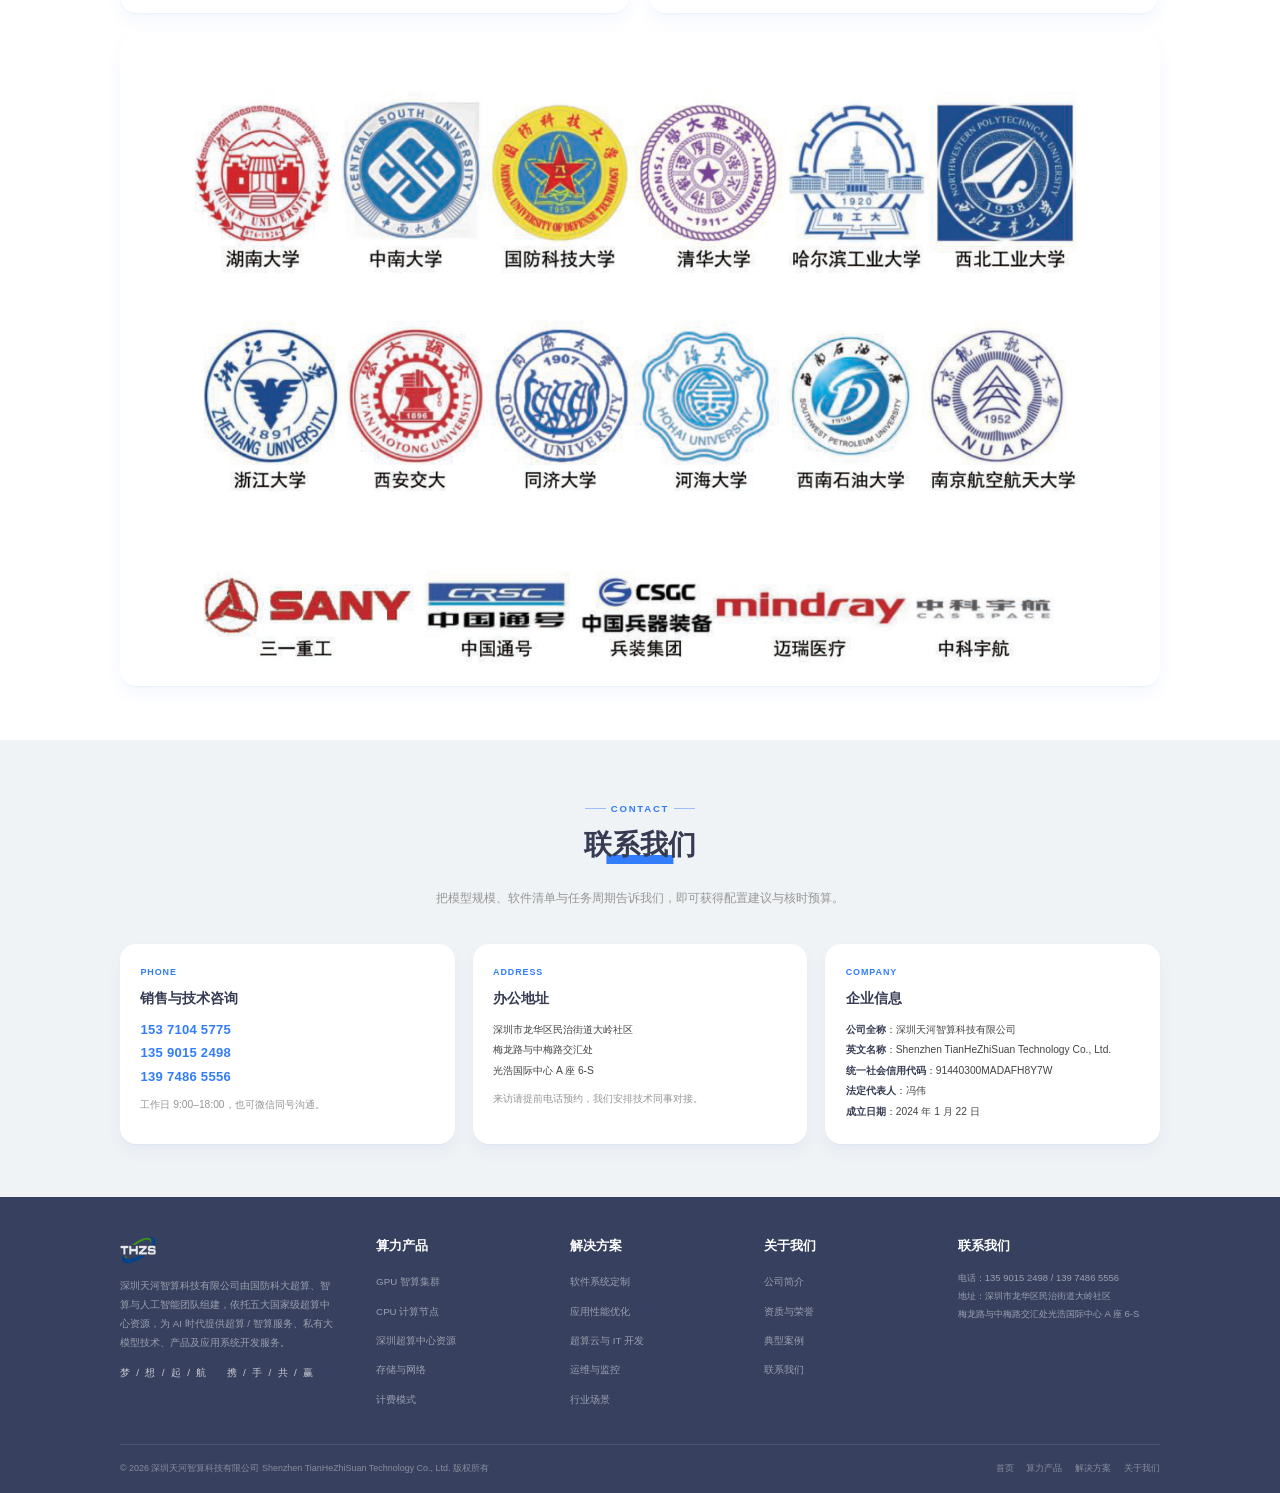
==== commit 5be04733: "style(官网): 统一 HTML 缩进格式并修正办公地址 1. about.html、cases.html、index.html、product.html、solution.html、superc" ====
--- a/about.html
+++ b/about.html
@@ -1,366 +1,455 @@
 <!DOCTYPE html>
 <html lang="zh-CN">
+
 <head>
-<meta charset="utf-8">
-<meta name="viewport" content="width=device-width, initial-scale=1">
-<title>关于我们 — 团队 · 资质 · 联系 | 深圳天河智算科技有限公司</title>
-<meta name="description" content="深圳天河智算科技有限公司由国防科大超算、智算与人工智能团队组建，持有国家超级计算深圳中心销售代理授权书，获第五届深圳市退役军人创新创业大赛新兴产业赛道二等奖。">
-<link rel="icon" href="assets/img/logo.png">
-<link rel="stylesheet" href="assets/css/style.css">
+  <meta charset="utf-8">
+  <meta name="viewport" content="width=device-width, initial-scale=1">
+  <title>关于我们 — 团队 · 资质 · 联系 | 深圳天河智算科技有限公司</title>
+  <meta name="description" content="深圳天河智算科技有限公司由国防科大超算、智算与人工智能团队组建，持有国家超级计算深圳中心销售代理授权书，获第五届深圳市退役军人创新创业大赛新兴产业赛道二等奖。">
+  <link rel="icon" href="assets/img/logo.png">
+  <link rel="stylesheet" href="assets/css/style.css">
 </head>
+
 <body>
 
-<!-- ================= HEADER ================= -->
-<header class="header" id="header">
-  <div class="w1560">
-    <a href="index.html" class="logo">
-      <img class="logo-light" src="assets/img/logo_white.png" alt="天河智算 THZS">
-      <img class="logo-dark" src="assets/img/logo.png" alt="天河智算 THZS">
-    </a>
-
-    <ul class="nav1">
-      <li><a href="index.html">首页</a></li>
-      <li data-dropdown="product"><a href="product.html">算力产品 <span class="dropdown-arrow"></span></a></li>
-      <li data-dropdown="solution"><a href="solution.html">解决方案 <span class="dropdown-arrow"></span></a></li>
-      <li><a href="cases.html">典型案例</a></li>
-      <li class="on"><a href="about.html">关于我们</a></li>
-    </ul>
-
-    <div class="header-actions">
-      <a href="about.html#contact" class="h_btn">联系我们</a>
-      <button class="nav-toggle" aria-label="打开菜单"><span></span></button>
+  <!-- ================= HEADER ================= -->
+  <header class="header" id="header">
+    <div class="w1560">
+      <a href="index.html" class="logo">
+        <img class="logo-light" src="assets/img/logo_white.png" alt="天河智算 THZS">
+        <img class="logo-dark" src="assets/img/logo.png" alt="天河智算 THZS">
+      </a>
+
+      <ul class="nav1">
+        <li><a href="index.html">首页</a></li>
+        <li data-dropdown="product"><a href="product.html">算力产品 <span class="dropdown-arrow"></span></a></li>
+        <li data-dropdown="solution"><a href="solution.html">解决方案 <span class="dropdown-arrow"></span></a></li>
+        <li><a href="cases.html">典型案例</a></li>
+        <li class="on"><a href="about.html">关于我们</a></li>
+      </ul>
+
+      <div class="header-actions">
+        <a href="about.html#contact" class="h_btn">联系我们</a>
+        <button class="nav-toggle" aria-label="打开菜单"><span></span></button>
+      </div>
+    </div>
+
+    <div class="product_down_bg" id="dropBg"></div>
+    <div class="newsPown" id="productDown">
+      <div class="w1560">
+        <div class="pown_col" style="width:24vw">
+          <div class="h1">算力产品</div>
+          <a href="product.html#gpu" class="pown_item">
+            <div class="ico"><svg viewBox="0 0 24 24" fill="none" stroke="#327DF9" stroke-width="1.8">
+                <rect x="3" y="5" width="18" height="14" rx="2" />
+                <rect x="7" y="9" width="4" height="4" rx="1" />
+                <rect x="13" y="9" width="4" height="4" rx="1" />
+                <path d="M7 19v2M17 19v2M7 3v2M17 3v2" />
+              </svg></div>
+            <div class="txt"><b>GPU 智算集群</b><span>H100 / A800 / A100 / H20 / RTX 4090 · 5090</span></div>
+          </a>
+          <a href="product.html#cpu" class="pown_item">
+            <div class="ico"><svg viewBox="0 0 24 24" fill="none" stroke="#327DF9" stroke-width="1.8">
+                <rect x="4" y="4" width="16" height="16" rx="2" />
+                <path d="M9 9h6v6H9zM4 10h-2M4 14h-2M22 10h-2M22 14h-2M10 4v-2M14 4v-2M10 22v-2M14 22v-2" />
+              </svg></div>
+            <div class="txt"><b>CPU 计算节点</b><span>Platinum 8260 / 8358P 胖节点 · 按核时计费</span></div>
+          </a>
+          <a href="supercomputing.html" class="pown_item">
+            <div class="ico"><svg viewBox="0 0 24 24" fill="none" stroke="#327DF9" stroke-width="1.8">
+                <path d="M12 3l8 4v6c0 4.5-3.4 7.8-8 9-4.6-1.2-8-4.5-8-9V7z" />
+                <path d="M9 12l2 2 4-4" />
+              </svg></div>
+            <div class="txt"><b>深圳超算中心资源</b><span>灵晟 E 级国产超算 · x86 工业计算分区</span></div>
+          </a>
+          <a href="product.html#storage" class="pown_item">
+            <div class="ico"><svg viewBox="0 0 24 24" fill="none" stroke="#327DF9" stroke-width="1.8">
+                <ellipse cx="12" cy="6" rx="8" ry="3" />
+                <path d="M4 6v12c0 1.7 3.6 3 8 3s8-1.3 8-3V6" />
+                <path d="M4 12c0 1.7 3.6 3 8 3s8-1.3 8-3" />
+              </svg></div>
+            <div class="txt"><b>存储与网络</b><span>Lustre / Zocean 并行存储 · RDMA 高速互联</span></div>
+          </a>
+        </div>
+
+        <div class="pown_col" style="width:22vw">
+          <div class="h1">按场景选型</div>
+          <div class="pown_links">
+            <a href="solution.html#scene"><svg viewBox="0 0 16 16" fill="none" stroke="#327DF9" stroke-width="1.6">
+                <circle cx="8" cy="8" r="6" />
+                <path d="M8 2v12M2 8h12" />
+              </svg>大模型训练与微调</a>
+            <a href="solution.html#scene"><svg viewBox="0 0 16 16" fill="none" stroke="#327DF9" stroke-width="1.6">
+                <path d="M2 12l4-5 3 3 5-7" />
+                <path d="M2 14h12" />
+              </svg>科学计算与工程仿真</a>
+            <a href="solution.html#scene"><svg viewBox="0 0 16 16" fill="none" stroke="#327DF9" stroke-width="1.6">
+                <rect x="2" y="3" width="12" height="10" rx="1.5" />
+                <path d="M2 6h12" />
+              </svg>三维渲染与数字创意</a>
+            <a href="solution.html#scene"><svg viewBox="0 0 16 16" fill="none" stroke="#327DF9" stroke-width="1.6">
+                <path d="M8 2l6 3v4c0 4-3 6-6 7-6-3-6-5-6-7V5z" />
+              </svg>国产化适配与性能优化</a>
+          </div>
+        </div>
+
+        <div class="pown_col" style="width:16vw">
+          <div class="h1">服务支持</div>
+          <div class="pown_links">
+            <a href="product.html"><svg viewBox="0 0 16 16" fill="none" stroke="#327DF9" stroke-width="1.6">
+                <path d="M3 3h10v10H3z" />
+                <path d="M6 6h4M6 9h4" />
+              </svg>算力产品清单</a>
+            <a href="solution.html"><svg viewBox="0 0 16 16" fill="none" stroke="#327DF9" stroke-width="1.6">
+                <path d="M2 8h3l2-4 3 8 2-4h2" />
+              </svg>技术服务明细</a>
+            <a href="about.html#cred"><svg viewBox="0 0 16 16" fill="none" stroke="#327DF9" stroke-width="1.6">
+                <circle cx="8" cy="6" r="3.2" />
+                <path d="M5.4 8.6L4 14l4-2 4 2-1.4-5.4" />
+              </svg>资质与授权</a>
+          </div>
+        </div>
+
+        <div class="pown_banner">
+          <div class="k">COMPUTING POWER</div>
+          <div class="t">19 款企业级算力规格<br>按卡时 / 核时精细计费</div>
+          <a href="product.html" class="btn">查看清单</a>
+        </div>
+      </div>
+    </div>
+
+    <div class="newsPown" id="solutionDown">
+      <div class="w1560">
+        <div class="pown_col" style="width:24vw">
+          <div class="h1">解决方案</div>
+          <a href="solution.html#svc" class="pown_item">
+            <div class="ico"><svg viewBox="0 0 24 24" fill="none" stroke="#327DF9" stroke-width="1.8">
+                <path d="M4 7h16M4 12h10M4 17h13" />
+                <circle cx="18" cy="12" r="2" />
+              </svg></div>
+            <div class="txt"><b>软件系统定制</b><span>量身定制技术框架，构建业务软件系统</span></div>
+          </a>
+          <a href="solution.html#svc" class="pown_item">
+            <div class="ico"><svg viewBox="0 0 24 24" fill="none" stroke="#327DF9" stroke-width="1.8">
+                <path d="M13 2L3 14h8l-1 8 10-12h-7z" />
+              </svg></div>
+            <div class="txt"><b>应用性能优化</b><span>并行化算法设计与软件并行版本开发</span></div>
+          </a>
+          <a href="solution.html#svc" class="pown_item">
+            <div class="ico"><svg viewBox="0 0 24 24" fill="none" stroke="#327DF9" stroke-width="1.8">
+                <path d="M6 17a4 4 0 010-8 5 5 0 019.5-1.5A4 4 0 0118 17z" />
+                <path d="M12 13v6M9 16l3 3 3-3" />
+              </svg></div>
+            <div class="txt"><b>超算云与 IT 开发</b><span>云上完整 HPC 环境，前后台一体化开发</span></div>
+          </a>
+          <a href="solution.html#svc" class="pown_item">
+            <div class="ico"><svg viewBox="0 0 24 24" fill="none" stroke="#327DF9" stroke-width="1.8">
+                <path d="M3 12h4l2-5 4 10 2-5h6" />
+                <circle cx="12" cy="12" r="9" stroke-dasharray="2 3" />
+              </svg></div>
+            <div class="txt"><b>运维与监控</b><span>整机柜运维、作业监控、故障诊断与定位</span></div>
+          </a>
+        </div>
+
+        <div class="pown_col" style="width:18vw">
+          <div class="h1">技术服务</div>
+          <div class="pown_links">
+            <a href="solution.html#svc"><svg viewBox="0 0 16 16" fill="none" stroke="#327DF9" stroke-width="1.6">
+                <rect x="2.5" y="3" width="11" height="10" rx="1.5" />
+                <path d="M5 7l2 2-2 2M9 11h2" />
+              </svg>软件环境搭建</a>
+            <a href="solution.html#svc"><svg viewBox="0 0 16 16" fill="none" stroke="#327DF9" stroke-width="1.6">
+                <path d="M2 11h3l2-5 3 8 2-3h2" />
+              </svg>作业监控</a>
+            <a href="solution.html#svc"><svg viewBox="0 0 16 16" fill="none" stroke="#327DF9" stroke-width="1.6">
+                <circle cx="7" cy="7" r="4" />
+                <path d="M10 10l4 4" />
+              </svg>运行问题排查</a>
+            <a href="solution.html#svc"><svg viewBox="0 0 16 16" fill="none" stroke="#327DF9" stroke-width="1.6">
+                <path d="M3 13V6l5-3 5 3v7" />
+                <path d="M6.5 13v-3h3V13" />
+              </svg>定制化平台</a>
+          </div>
+        </div>
+
+        <div class="pown_col" style="width:16vw">
+          <div class="h1">服务流程</div>
+          <div class="pown_links">
+            <a href="solution.html#flow"><svg viewBox="0 0 16 16" fill="none" stroke="#327DF9" stroke-width="1.6">
+                <circle cx="3" cy="8" r="1.6" />
+                <circle cx="8" cy="8" r="1.6" />
+                <circle cx="13" cy="8" r="1.6" />
+              </svg>需求沟通与方案</a>
+            <a href="solution.html#flow"><svg viewBox="0 0 16 16" fill="none" stroke="#327DF9" stroke-width="1.6">
+                <path d="M3 13V3M3 13h10" />
+                <path d="M3 10l4-4 3 3 3-4" />
+              </svg>开通与环境迁移</a>
+            <a href="solution.html#flow"><svg viewBox="0 0 16 16" fill="none" stroke="#327DF9" stroke-width="1.6">
+                <path d="M2 8a6 6 0 1112 0 6 6 0 01-12 0z" />
+                <path d="M8 5v3l2 2" />
+              </svg>运行与持续优化</a>
+          </div>
+        </div>
+
+        <div class="pown_banner">
+          <div class="k">FREE TRIAL</div>
+          <div class="t">免费试用账号<br>与一对一技术咨询</div>
+          <a href="tel:15371045775" class="btn">申请试用</a>
+        </div>
+      </div>
+    </div>
+  </header>
+
+  <div class="mobile-menu" id="mobileMenu">
+    <button class="mm-close" aria-label="关闭">×</button>
+    <a href="index.html">首页 <span>HOME</span></a>
+    <a href="product.html">算力产品 <span>PRODUCTS</span></a>
+    <a href="supercomputing.html">深圳超算中心资源 <span>SZSC</span></a>
+    <a href="solution.html">解决方案 <span>SOLUTIONS</span></a>
+    <a href="cases.html">典型案例 <span>CASES</span></a>
+    <a href="about.html">关于我们 <span>ABOUT</span></a>
+    <a href="about.html#contact">联系我们 <span>CONTACT</span></a>
+    <div class="mm-foot">
+      <a href="tel:13590152498" class="btn blue" style="justify-content:center">获取算力报价</a>
     </div>
   </div>
 
-  <div class="product_down_bg" id="dropBg"></div>
-  <div class="newsPown" id="productDown">
-    <div class="w1560">
-      <div class="pown_col" style="width:24vw">
-        <div class="h1">算力产品</div>
-        <a href="product.html#gpu" class="pown_item">
-          <div class="ico"><svg viewBox="0 0 24 24" fill="none" stroke="#327DF9" stroke-width="1.8"><rect x="3" y="5" width="18" height="14" rx="2"/><rect x="7" y="9" width="4" height="4" rx="1"/><rect x="13" y="9" width="4" height="4" rx="1"/><path d="M7 19v2M17 19v2M7 3v2M17 3v2"/></svg></div>
-          <div class="txt"><b>GPU 智算集群</b><span>H100 / A800 / A100 / H20 / RTX 4090 · 5090</span></div>
-        </a>
-        <a href="product.html#cpu" class="pown_item">
-          <div class="ico"><svg viewBox="0 0 24 24" fill="none" stroke="#327DF9" stroke-width="1.8"><rect x="4" y="4" width="16" height="16" rx="2"/><path d="M9 9h6v6H9zM4 10h-2M4 14h-2M22 10h-2M22 14h-2M10 4v-2M14 4v-2M10 22v-2M14 22v-2"/></svg></div>
-          <div class="txt"><b>CPU 计算节点</b><span>Platinum 8260 / 8358P 胖节点 · 按核时计费</span></div>
-        </a>
-        <a href="supercomputing.html" class="pown_item">
-          <div class="ico"><svg viewBox="0 0 24 24" fill="none" stroke="#327DF9" stroke-width="1.8"><path d="M12 3l8 4v6c0 4.5-3.4 7.8-8 9-4.6-1.2-8-4.5-8-9V7z"/><path d="M9 12l2 2 4-4"/></svg></div>
-          <div class="txt"><b>深圳超算中心资源</b><span>灵晟 E 级国产超算 · x86 工业计算分区</span></div>
-        </a>
-        <a href="product.html#storage" class="pown_item">
-          <div class="ico"><svg viewBox="0 0 24 24" fill="none" stroke="#327DF9" stroke-width="1.8"><ellipse cx="12" cy="6" rx="8" ry="3"/><path d="M4 6v12c0 1.7 3.6 3 8 3s8-1.3 8-3V6"/><path d="M4 12c0 1.7 3.6 3 8 3s8-1.3 8-3"/></svg></div>
-          <div class="txt"><b>存储与网络</b><span>Lustre / Zocean 并行存储 · RDMA 高速互联</span></div>
-        </a>
-      </div>
-
-      <div class="pown_col" style="width:22vw">
-        <div class="h1">按场景选型</div>
-        <div class="pown_links">
-          <a href="solution.html#scene"><svg viewBox="0 0 16 16" fill="none" stroke="#327DF9" stroke-width="1.6"><circle cx="8" cy="8" r="6"/><path d="M8 2v12M2 8h12"/></svg>大模型训练与微调</a>
-          <a href="solution.html#scene"><svg viewBox="0 0 16 16" fill="none" stroke="#327DF9" stroke-width="1.6"><path d="M2 12l4-5 3 3 5-7"/><path d="M2 14h12"/></svg>科学计算与工程仿真</a>
-          <a href="solution.html#scene"><svg viewBox="0 0 16 16" fill="none" stroke="#327DF9" stroke-width="1.6"><rect x="2" y="3" width="12" height="10" rx="1.5"/><path d="M2 6h12"/></svg>三维渲染与数字创意</a>
-          <a href="solution.html#scene"><svg viewBox="0 0 16 16" fill="none" stroke="#327DF9" stroke-width="1.6"><path d="M8 2l6 3v4c0 4-3 6-6 7-6-3-6-5-6-7V5z"/></svg>国产化适配与性能优化</a>
-        </div>
-      </div>
-
-      <div class="pown_col" style="width:16vw">
-        <div class="h1">服务支持</div>
-        <div class="pown_links">
-          <a href="product.html"><svg viewBox="0 0 16 16" fill="none" stroke="#327DF9" stroke-width="1.6"><path d="M3 3h10v10H3z"/><path d="M6 6h4M6 9h4"/></svg>算力产品清单</a>
-          <a href="solution.html"><svg viewBox="0 0 16 16" fill="none" stroke="#327DF9" stroke-width="1.6"><path d="M2 8h3l2-4 3 8 2-4h2"/></svg>技术服务明细</a>
-          <a href="about.html#cred"><svg viewBox="0 0 16 16" fill="none" stroke="#327DF9" stroke-width="1.6"><circle cx="8" cy="6" r="3.2"/><path d="M5.4 8.6L4 14l4-2 4 2-1.4-5.4"/></svg>资质与授权</a>
-        </div>
-      </div>
-
-      <div class="pown_banner">
-        <div class="k">COMPUTING POWER</div>
-        <div class="t">19 款企业级算力规格<br>按卡时 / 核时精细计费</div>
-        <a href="product.html" class="btn">查看清单</a>
-      </div>
-    </div>
-  </div>
-
-  <div class="newsPown" id="solutionDown">
-    <div class="w1560">
-      <div class="pown_col" style="width:24vw">
-        <div class="h1">解决方案</div>
-        <a href="solution.html#svc" class="pown_item">
-          <div class="ico"><svg viewBox="0 0 24 24" fill="none" stroke="#327DF9" stroke-width="1.8"><path d="M4 7h16M4 12h10M4 17h13"/><circle cx="18" cy="12" r="2"/></svg></div>
-          <div class="txt"><b>软件系统定制</b><span>量身定制技术框架，构建业务软件系统</span></div>
-        </a>
-        <a href="solution.html#svc" class="pown_item">
-          <div class="ico"><svg viewBox="0 0 24 24" fill="none" stroke="#327DF9" stroke-width="1.8"><path d="M13 2L3 14h8l-1 8 10-12h-7z"/></svg></div>
-          <div class="txt"><b>应用性能优化</b><span>并行化算法设计与软件并行版本开发</span></div>
-        </a>
-        <a href="solution.html#svc" class="pown_item">
-          <div class="ico"><svg viewBox="0 0 24 24" fill="none" stroke="#327DF9" stroke-width="1.8"><path d="M6 17a4 4 0 010-8 5 5 0 019.5-1.5A4 4 0 0118 17z"/><path d="M12 13v6M9 16l3 3 3-3"/></svg></div>
-          <div class="txt"><b>超算云与 IT 开发</b><span>云上完整 HPC 环境，前后台一体化开发</span></div>
-        </a>
-        <a href="solution.html#svc" class="pown_item">
-          <div class="ico"><svg viewBox="0 0 24 24" fill="none" stroke="#327DF9" stroke-width="1.8"><path d="M3 12h4l2-5 4 10 2-5h6"/><circle cx="12" cy="12" r="9" stroke-dasharray="2 3"/></svg></div>
-          <div class="txt"><b>运维与监控</b><span>整机柜运维、作业监控、故障诊断与定位</span></div>
-        </a>
-      </div>
-
-      <div class="pown_col" style="width:18vw">
-        <div class="h1">技术服务</div>
-        <div class="pown_links">
-          <a href="solution.html#svc"><svg viewBox="0 0 16 16" fill="none" stroke="#327DF9" stroke-width="1.6"><rect x="2.5" y="3" width="11" height="10" rx="1.5"/><path d="M5 7l2 2-2 2M9 11h2"/></svg>软件环境搭建</a>
-          <a href="solution.html#svc"><svg viewBox="0 0 16 16" fill="none" stroke="#327DF9" stroke-width="1.6"><path d="M2 11h3l2-5 3 8 2-3h2"/></svg>作业监控</a>
-          <a href="solution.html#svc"><svg viewBox="0 0 16 16" fill="none" stroke="#327DF9" stroke-width="1.6"><circle cx="7" cy="7" r="4"/><path d="M10 10l4 4"/></svg>运行问题排查</a>
-          <a href="solution.html#svc"><svg viewBox="0 0 16 16" fill="none" stroke="#327DF9" stroke-width="1.6"><path d="M3 13V6l5-3 5 3v7"/><path d="M6.5 13v-3h3V13"/></svg>定制化平台</a>
-        </div>
-      </div>
-
-      <div class="pown_col" style="width:16vw">
-        <div class="h1">服务流程</div>
-        <div class="pown_links">
-          <a href="solution.html#flow"><svg viewBox="0 0 16 16" fill="none" stroke="#327DF9" stroke-width="1.6"><circle cx="3" cy="8" r="1.6"/><circle cx="8" cy="8" r="1.6"/><circle cx="13" cy="8" r="1.6"/></svg>需求沟通与方案</a>
-          <a href="solution.html#flow"><svg viewBox="0 0 16 16" fill="none" stroke="#327DF9" stroke-width="1.6"><path d="M3 13V3M3 13h10"/><path d="M3 10l4-4 3 3 3-4"/></svg>开通与环境迁移</a>
-          <a href="solution.html#flow"><svg viewBox="0 0 16 16" fill="none" stroke="#327DF9" stroke-width="1.6"><path d="M2 8a6 6 0 1112 0 6 6 0 01-12 0z"/><path d="M8 5v3l2 2"/></svg>运行与持续优化</a>
-        </div>
-      </div>
-
-      <div class="pown_banner">
-        <div class="k">FREE TRIAL</div>
-        <div class="t">免费试用账号<br>与一对一技术咨询</div>
-        <a href="tel:13974865556" class="btn">申请试用</a>
-      </div>
-    </div>
-  </div>
-</header>
-
-<div class="mobile-menu" id="mobileMenu">
-  <button class="mm-close" aria-label="关闭">×</button>
-  <a href="index.html">首页 <span>HOME</span></a>
-  <a href="product.html">算力产品 <span>PRODUCTS</span></a>
-  <a href="supercomputing.html">深圳超算中心资源 <span>SZSC</span></a>
-  <a href="solution.html">解决方案 <span>SOLUTIONS</span></a>
-  <a href="cases.html">典型案例 <span>CASES</span></a>
-  <a href="about.html">关于我们 <span>ABOUT</span></a>
-  <a href="about.html#contact">联系我们 <span>CONTACT</span></a>
-  <div class="mm-foot">
-    <a href="tel:13590152498" class="btn blue" style="justify-content:center">获取算力报价</a>
-  </div>
-</div>
-
-<!-- ================= PAGE HERO ================= -->
-<section class="page-hero">
-  <div class="w1560">
-    <div class="crumb"><a href="index.html">首页</a> / 关于我们</div>
-    <h1>把国家级超算能力，交到企业手里</h1>
-    <p class="lead">深圳天河智算科技有限公司由国防科大超算、智算与人工智能方向的团队组建，持有国家超级计算深圳中心销售代理授权书。我们的工作是把本院里按队列排队的超算资源，变成企业按需可用、可计费、可运维的算力服务。</p>
-  </div>
-</section>
-
-<!-- ================= 公司简介 ================= -->
-<section class="section">
-  <div class="w1560">
-    <div class="grid-2" style="align-items:flex-start">
-      <div>
-        <div class="blk-title">我们做什么</div>
-        <p style="font-size:.88rem;line-height:2.1;color:var(--sd-text-body);margin-bottom:1rem">天河智算主营超算 / 智算服务、私有大模型技术、产品及应用系统开发服务。依托国家超算深圳中心、广州中心等五大国家级超算中心的算力资源，我们把 A800、H100、A100、灵晟国产超算等高端算力，以及 Lustre 并行存储与 RDMA 高速网络，打包成企业可直接采购的服务。</p>
-        <p style="font-size:.88rem;line-height:2.1;color:var(--sd-text-body);margin-bottom:1rem">深圳超算二期一次性硬件投入达 <b style="color:var(--sd-primary)">72 亿元</b>，是目前粤港澳大湾区算力密度最高的基础设施之一。我们不做中间转售，而是直接对接中心资源池，按核时 / 卡时精细计量，客户拿到的每一分算力都有账单可查。</p>
-        <p style="font-size:.88rem;line-height:2.1;color:var(--sd-text-body)">除资源之外，我们还交付技术服务：国产体系结构下的程序调试与并行优化、应用软件定制开发、算力平台搭建、作业监控与整机柜运维——团队多名成员长期承担国产超算平台的软件移植与平台开发工作。</p>
-      </div>
-
-      <div>
-        <div style="display:grid;grid-template-columns:1fr 1fr;gap:1rem">
-          <div class="stat-card">
-            <div class="num">5<small>大</small></div>
-            <div class="lbl">国家级超算中心资源</div>
-            <div class="note">深圳 / 广州等中心直连</div>
-          </div>
-          <div class="stat-card">
-            <div class="num">19<small>款</small></div>
-            <div class="lbl">企业级算力规格</div>
-            <div class="note">GPU / CPU / 工作站 / 存储</div>
-          </div>
-          <div class="stat-card">
-            <div class="num">72<small>亿元</small></div>
-            <div class="lbl">深圳超算二期硬件投入</div>
-            <div class="note">粤港澳大湾区算力底座</div>
-          </div>
-          <div class="stat-card">
-            <div class="num">2.198<small>EFlops</small></div>
-            <div class="lbl">灵晟国产超算性能</div>
-            <div class="note">TOP500 全球第一</div>
-          </div>
-        </div>
-        <div class="cmp-note" style="text-align:left;margin-top:1rem">数据来源：公开资料与深圳超算中心资源介绍。</div>
-      </div>
-    </div>
-  </div>
-</section>
-
-<!-- ================= 团队 ================= -->
-<section class="section light">
-  <div class="w1560">
-    <div class="sec-head">
-      <div class="sec-eyebrow">Our Team</div>
-      <div class="title"><span>团队背景</span></div>
-      <p class="sec-desc">技术、管理、营销三条线均来自头部机构，不是临时拼凑的销售团队。</p>
-    </div>
-    <div class="grid-3">
-      <article class="adv-card card reveal">
-        <div class="num-mark">01</div>
-        <div class="icon-box"><svg viewBox="0 0 24 24" fill="none" stroke="#fff" stroke-width="1.7"><circle cx="9" cy="7" r="3"/><path d="M2 20c0-3.5 3-6 7-6s7 2.5 7 6"/><circle cx="17" cy="8" r="2.4"/><path d="M15 14c3 0 7 1.6 7 5"/></svg></div>
-        <h3>技术团队</h3>
-        <p>核心成员来自国防科技大学超算与人工智能方向、华为、腾讯，长期承担国产超算平台上 Fortran / C++ / Python 程序的移植、并行编程与性能优化。</p>
-        <div class="tags"><span class="chip">国防科大</span><span class="chip">华为</span><span class="chip">腾讯</span></div>
-      </article>
-      <article class="adv-card card reveal">
-        <div class="num-mark">02</div>
-        <div class="icon-box"><svg viewBox="0 0 24 24" fill="none" stroke="#fff" stroke-width="1.7"><path d="M3 20V8l6-4 6 4v12"/><path d="M15 20v-8l6 3v5"/><path d="M2 20h20"/></svg></div>
-        <h3>管理与营销团队</h3>
-        <p>来自证券、银行与 IT 行业头部机构，具备大客户销售、招投标与项目交付管理经验，负责商机判断、方案报价与合同履约。</p>
-        <div class="tags"><span class="chip">证券</span><span class="chip">银行</span><span class="chip">IT 头部</span></div>
-      </article>
-      <article class="adv-card card reveal">
-        <div class="num-mark">03</div>
-        <div class="icon-box"><svg viewBox="0 0 24 24" fill="none" stroke="#fff" stroke-width="1.7"><path d="M12 3l8 4v6c0 4.5-3.4 7.8-8 9-4.6-1.2-8-4.5-8-9V7z"/><path d="M9 12l2 2 4-4"/></svg></div>
-        <h3>技术负责人</h3>
-        <p><b style="color:var(--sd-text-primary)">邓罡</b> · 国防科技大学工学博士、副研究员，长期从事高性能计算与国产平台软件适配研究，主导多个超算软件移植与并行优化项目。</p>
-        <div class="tags"><span class="chip">工学博士</span><span class="chip">副研究员</span></div>
-      </article>
-    </div>
-  </div>
-</section>
-
-<!-- ================= 资质荣誉 ================= -->
-<section class="section" id="cred">
-  <div class="w1560">
-    <div class="sec-head">
-      <div class="sec-eyebrow">Certifications</div>
-      <div class="title"><span>资质与授权</span></div>
-      <p class="sec-desc">资源来自中心、授权来自中心——不是转手倒卖的二道资源。</p>
-    </div>
-
-    <div class="grid-2">
-      <div class="cred-card reveal">
-        <div class="img"><img src="assets/img/cert_auth.jpg" alt="国家超级计算深圳中心销售代理授权书"></div>
-        <div class="cap">
-          <h3>国家超级计算深圳中心 · 销售代理授权书</h3>
-          <p>授权我司为深圳超算中心算力资源销售代理商，授权期 2024 年 7 月 30 日至 2027 年 7 月 29 日。</p>
-        </div>
-      </div>
-      <div class="cred-card reveal">
-        <div class="img"><img src="assets/img/cert_award.jpg" alt="第五届深圳市退役军人创新创业大赛新兴产业赛道二等奖"></div>
-        <div class="cap">
-          <h3>第五届深圳市退役军人创新创业大赛 · 新兴产业赛道二等奖</h3>
-          <p>参赛项目「面向国产体系结构的算力性能优化技术及其产业化」，2025 年 8 月获奖。</p>
-        </div>
-      </div>
-    </div>
-
-    <div class="logo-wall" style="margin-top:1.6rem">
-      <div class="row"><img src="assets/img/uni_row.jpg" alt="服务高校：湖南大学 中南大学 国防科技大学 清华大学 哈尔滨工业大学 西北工业大学"></div>
-      <div class="row"><img src="assets/img/uni_row2.jpg" alt="服务高校：浙江大学 西安交通大学 同济大学 河海大学 西南石油大学 南京航空航天大学"></div>
-      <div class="row"><img src="assets/img/co_row.jpg" alt="服务企业：三一重工 中国通号 中国兵器装备 迈瑞医疗 中科宇航"></div>
-    </div>
-  </div>
-</section>
-
-<!-- ================= 联系我们 ================= -->
-<section class="section light" id="contact">
-  <div class="w1560">
-    <div class="sec-head">
-      <div class="sec-eyebrow">Contact</div>
-      <div class="title"><span>联系我们</span></div>
-      <p class="sec-desc">把模型规模、软件清单与任务周期告诉我们，即可获得配置建议与核时预算。</p>
-    </div>
-
-    <div class="contact-grid">
-      <div class="contact-card reveal">
-        <div class="lb">PHONE</div>
-        <h3>销售与技术咨询</h3>
-        <div class="tel"><a href="tel:13590152498">135 9015 2498</a></div>
-        <div class="tel"><a href="tel:13974865556">139 7486 5556</a></div>
-        <div class="tel"><a href="tel:19310494366">193 1049 4366</a></div>
-        <p style="margin-top:.6rem;color:var(--sd-text-muted)">工作日 9:00–18:00，也可微信同号沟通。</p>
-      </div>
-      <div class="contact-card reveal">
-        <div class="lb">ADDRESS</div>
-        <h3>办公地址</h3>
-        <p>深圳市龙华区民治街道大岭社区<br>梅龙路与中梅路交汇处<br>光浩国际中心 A 座 6-E</p>
-        <p style="margin-top:.6rem;color:var(--sd-text-muted)">来访请提前电话预约，我们安排技术同事对接。</p>
-      </div>
-      <div class="contact-card reveal">
-        <div class="lb">COMPANY</div>
-        <h3>企业信息</h3>
-        <ul>
-          <li><b>公司全称</b>：深圳天河智算科技有限公司</li>
-          <li><b>英文名称</b>：Shenzhen TianHeZhiSuan Technology Co., Ltd.</li>
-          <li><b>统一社会信用代码</b>：91440300MADAFH8Y7W</li>
-          <li><b>法定代表人</b>：冯伟</li>
-          <li><b>成立日期</b>：2024 年 1 月 22 日</li>
-        </ul>
-      </div>
-    </div>
-  </div>
-</section>
-
-<!-- ================= FOOTER ================= -->
-<footer class="footer">
-  <div class="w1560">
-    <div class="footer-top">
-      <div class="footer-brand">
-        <div class="fl"><img src="assets/img/logo_white.png" alt="天河智算"></div>
-        <p>深圳天河智算科技有限公司由国防科大超算、智算与人工智能团队组建，依托五大国家级超算中心资源，为 AI 时代提供超算 / 智算服务、私有大模型技术、产品及应用系统开发服务。</p>
-        <div class="slogan">梦 / 想 / 起 / 航 &nbsp;&nbsp; 携 / 手 / 共 / 赢</div>
-      </div>
-      <div class="footer-col">
-        <h4>算力产品</h4>
-        <ul>
-          <li><a href="product.html#gpu">GPU 智算集群</a></li>
-          <li><a href="product.html#cpu">CPU 计算节点</a></li>
-          <li><a href="supercomputing.html">深圳超算中心资源</a></li>
-          <li><a href="product.html#storage">存储与网络</a></li>
-          <li><a href="product.html#billing">计费模式</a></li>
-        </ul>
-      </div>
-      <div class="footer-col">
-        <h4>解决方案</h4>
-        <ul>
-          <li><a href="solution.html#svc">软件系统定制</a></li>
-          <li><a href="solution.html#svc">应用性能优化</a></li>
-          <li><a href="solution.html#svc">超算云与 IT 开发</a></li>
-          <li><a href="solution.html#svc">运维与监控</a></li>
-          <li><a href="solution.html#scene">行业场景</a></li>
-        </ul>
-      </div>
-      <div class="footer-col">
-        <h4>关于我们</h4>
-        <ul>
-          <li><a href="about.html">公司简介</a></li>
-          <li><a href="about.html#cred">资质与荣誉</a></li>
-          <li><a href="cases.html">典型案例</a></li>
-          <li><a href="about.html#contact">联系我们</a></li>
-        </ul>
-      </div>
-      <div class="footer-col" style="flex:1.3">
-        <h4>联系我们</h4>
-        <div class="fs">
-          电话：135 9015 2498 / 139 7486 5556<br>
-          地址：深圳市龙华区民治街道大岭社区<br>
-          梅龙路与中梅路交汇处光浩国际中心 A 座 6-E
-        </div>
-      </div>
-    </div>
-    <div class="footer-bottom">
-      <span>© 2026 深圳天河智算科技有限公司 Shenzhen TianHeZhiSuan Technology Co., Ltd. 版权所有</span>
-      <div class="links">
-        <a href="index.html">首页</a>
-        <a href="product.html">算力产品</a>
-        <a href="solution.html">解决方案</a>
-        <a href="about.html">关于我们</a>
-      </div>
-    </div>
-  </div>
-</footer>
-
-<script src="assets/js/main.js"></script>
+  <!-- ================= PAGE HERO ================= -->
+  <section class="page-hero">
+    <div class="w1560">
+      <div class="crumb"><a href="index.html">首页</a> / 关于我们</div>
+      <h1>把国家级超算能力，交到企业手里</h1>
+      <p class="lead">深圳天河智算科技有限公司由国防科大超算、智算与人工智能方向的团队组建，持有国家超级计算深圳中心销售代理授权书。我们的工作是把本院里按队列排队的超算资源，变成企业按需可用、可计费、可运维的算力服务。
+      </p>
+    </div>
+  </section>
+
+  <!-- ================= 公司简介 ================= -->
+  <section class="section">
+    <div class="w1560">
+      <div class="grid-2" style="align-items:flex-start">
+        <div>
+          <div class="blk-title">我们做什么</div>
+          <p style="font-size:.88rem;line-height:2.1;color:var(--sd-text-body);margin-bottom:1rem">天河智算主营超算 /
+            智算服务、私有大模型技术、产品及应用系统开发服务。依托国家超算深圳中心、广州中心等五大国家级超算中心的算力资源，我们把 A800、H100、A100、灵晟国产超算等高端算力，以及 Lustre 并行存储与 RDMA
+            高速网络，打包成企业可直接采购的服务。</p>
+          <p style="font-size:.88rem;line-height:2.1;color:var(--sd-text-body);margin-bottom:1rem">深圳超算二期一次性硬件投入达 <b
+              style="color:var(--sd-primary)">72 亿元</b>，是目前粤港澳大湾区算力密度最高的基础设施之一。我们不做中间转售，而是直接对接中心资源池，按核时 /
+            卡时精细计量，客户拿到的每一分算力都有账单可查。</p>
+          <p style="font-size:.88rem;line-height:2.1;color:var(--sd-text-body)">
+            除资源之外，我们还交付技术服务：国产体系结构下的程序调试与并行优化、应用软件定制开发、算力平台搭建、作业监控与整机柜运维——团队多名成员长期承担国产超算平台的软件移植与平台开发工作。</p>
+        </div>
+
+        <div>
+          <div style="display:grid;grid-template-columns:1fr 1fr;gap:1rem">
+            <div class="stat-card">
+              <div class="num">5<small>大</small></div>
+              <div class="lbl">国家级超算中心资源</div>
+              <div class="note">深圳 / 广州等中心直连</div>
+            </div>
+            <div class="stat-card">
+              <div class="num">19<small>款</small></div>
+              <div class="lbl">企业级算力规格</div>
+              <div class="note">GPU / CPU / 工作站 / 存储</div>
+            </div>
+            <div class="stat-card">
+              <div class="num">72<small>亿元</small></div>
+              <div class="lbl">深圳超算二期硬件投入</div>
+              <div class="note">粤港澳大湾区算力底座</div>
+            </div>
+            <div class="stat-card">
+              <div class="num">2.198<small>EFlops</small></div>
+              <div class="lbl">灵晟国产超算性能</div>
+              <div class="note">TOP500 全球第一</div>
+            </div>
+          </div>
+          <div class="cmp-note" style="text-align:left;margin-top:1rem">数据来源：公开资料与深圳超算中心资源介绍。</div>
+        </div>
+      </div>
+    </div>
+  </section>
+
+  <!-- ================= 团队 ================= -->
+  <section class="section light">
+    <div class="w1560">
+      <div class="sec-head">
+        <div class="sec-eyebrow">Our Team</div>
+        <div class="title"><span>团队背景</span></div>
+        <p class="sec-desc">技术、管理、营销三条线均来自头部机构，不是临时拼凑的销售团队。</p>
+      </div>
+      <div class="grid-3">
+        <article class="adv-card card reveal">
+          <div class="num-mark">01</div>
+          <div class="icon-box"><svg viewBox="0 0 24 24" fill="none" stroke="#fff" stroke-width="1.7">
+              <circle cx="9" cy="7" r="3" />
+              <path d="M2 20c0-3.5 3-6 7-6s7 2.5 7 6" />
+              <circle cx="17" cy="8" r="2.4" />
+              <path d="M15 14c3 0 7 1.6 7 5" />
+            </svg></div>
+          <h3>技术团队</h3>
+          <p>核心成员来自国防科技大学超算与人工智能方向、华为、腾讯，长期承担国产超算平台上 Fortran / C++ / Python 程序的移植、并行编程与性能优化。</p>
+          <div class="tags"><span class="chip">国防科大</span><span class="chip">华为</span><span class="chip">腾讯</span></div>
+        </article>
+        <article class="adv-card card reveal">
+          <div class="num-mark">02</div>
+          <div class="icon-box"><svg viewBox="0 0 24 24" fill="none" stroke="#fff" stroke-width="1.7">
+              <path d="M3 20V8l6-4 6 4v12" />
+              <path d="M15 20v-8l6 3v5" />
+              <path d="M2 20h20" />
+            </svg></div>
+          <h3>管理与营销团队</h3>
+          <p>来自证券、银行与 IT 行业头部机构，具备大客户销售、招投标与项目交付管理经验，负责商机判断、方案报价与合同履约。</p>
+          <div class="tags"><span class="chip">证券</span><span class="chip">银行</span><span class="chip">IT 头部</span>
+          </div>
+        </article>
+        <article class="adv-card card reveal">
+          <div class="num-mark">03</div>
+          <div class="icon-box"><svg viewBox="0 0 24 24" fill="none" stroke="#fff" stroke-width="1.7">
+              <path d="M12 3l8 4v6c0 4.5-3.4 7.8-8 9-4.6-1.2-8-4.5-8-9V7z" />
+              <path d="M9 12l2 2 4-4" />
+            </svg></div>
+          <h3>技术负责人</h3>
+          <p><b style="color:var(--sd-text-primary)">邓罡</b> · 国防科技大学工学博士、副研究员，长期从事高性能计算与国产平台软件适配研究，主导多个超算软件移植与并行优化项目。
+          </p>
+          <div class="tags"><span class="chip">工学博士</span><span class="chip">副研究员</span></div>
+        </article>
+      </div>
+    </div>
+  </section>
+
+  <!-- ================= 资质荣誉 ================= -->
+  <section class="section" id="cred">
+    <div class="w1560">
+      <div class="sec-head">
+        <div class="sec-eyebrow">Certifications</div>
+        <div class="title"><span>资质与授权</span></div>
+        <p class="sec-desc">资源来自中心、授权来自中心——不是转手倒卖的二道资源。</p>
+      </div>
+
+      <div class="grid-2">
+        <div class="cred-card reveal">
+          <div class="img"><img src="assets/img/cert_auth.jpg" alt="国家超级计算深圳中心销售代理授权书"></div>
+          <div class="cap">
+            <h3>国家超级计算深圳中心 · 销售代理授权书</h3>
+            <p>授权我司为深圳超算中心算力资源销售代理商，授权期 2024 年 7 月 30 日至 2027 年 7 月 29 日。</p>
+          </div>
+        </div>
+        <div class="cred-card reveal">
+          <div class="img"><img src="assets/img/cert_award.jpg" alt="第五届深圳市退役军人创新创业大赛新兴产业赛道二等奖"></div>
+          <div class="cap">
+            <h3>第五届深圳市退役军人创新创业大赛 · 新兴产业赛道二等奖</h3>
+            <p>参赛项目「面向国产体系结构的算力性能优化技术及其产业化」，2025 年 8 月获奖。</p>
+          </div>
+        </div>
+      </div>
+
+      <div class="logo-wall" style="margin-top:1.6rem">
+        <div class="row"><img src="assets/img/uni_row.jpg" alt="服务高校：湖南大学 中南大学 国防科技大学 清华大学 哈尔滨工业大学 西北工业大学"></div>
+        <div class="row"><img src="assets/img/uni_row2.jpg" alt="服务高校：浙江大学 西安交通大学 同济大学 河海大学 西南石油大学 南京航空航天大学"></div>
+        <div class="row"><img src="assets/img/co_row.jpg" alt="服务企业：三一重工 中国通号 中国兵器装备 迈瑞医疗 中科宇航"></div>
+      </div>
+    </div>
+  </section>
+
+  <!-- ================= 联系我们 ================= -->
+  <section class="section light" id="contact">
+    <div class="w1560">
+      <div class="sec-head">
+        <div class="sec-eyebrow">Contact</div>
+        <div class="title"><span>联系我们</span></div>
+        <p class="sec-desc">把模型规模、软件清单与任务周期告诉我们，即可获得配置建议与核时预算。</p>
+      </div>
+
+      <div class="contact-grid">
+        <div class="contact-card reveal">
+          <div class="lb">PHONE</div>
+          <h3>销售与技术咨询</h3>
+          <div class="tel"><a href="tel:13590152498">153 7104 5775</a></div>
+          <div class="tel"><a href="tel:13590152498">135 9015 2498</a></div>
+          <div class="tel"><a href="tel:13974865556">139 7486 5556</a></div>
+          <p style="margin-top:.6rem;color:var(--sd-text-muted)">工作日 9:00–18:00，也可微信同号沟通。</p>
+        </div>
+        <div class="contact-card reveal">
+          <div class="lb">ADDRESS</div>
+          <h3>办公地址</h3>
+          <p>深圳市龙华区民治街道大岭社区<br>梅龙路与中梅路交汇处<br>光浩国际中心 A 座 6-S</p>
+          <p style="margin-top:.6rem;color:var(--sd-text-muted)">来访请提前电话预约，我们安排技术同事对接。</p>
+        </div>
+        <div class="contact-card reveal">
+          <div class="lb">COMPANY</div>
+          <h3>企业信息</h3>
+          <ul>
+            <li><b>公司全称</b>：深圳天河智算科技有限公司</li>
+            <li><b>英文名称</b>：Shenzhen TianHeZhiSuan Technology Co., Ltd.</li>
+            <li><b>统一社会信用代码</b>：91440300MADAFH8Y7W</li>
+            <li><b>法定代表人</b>：冯伟</li>
+            <li><b>成立日期</b>：2024 年 1 月 22 日</li>
+          </ul>
+        </div>
+      </div>
+    </div>
+  </section>
+
+  <!-- ================= FOOTER ================= -->
+  <footer class="footer">
+    <div class="w1560">
+      <div class="footer-top">
+        <div class="footer-brand">
+          <div class="fl"><img src="assets/img/logo_white.png" alt="天河智算"></div>
+          <p>深圳天河智算科技有限公司由国防科大超算、智算与人工智能团队组建，依托五大国家级超算中心资源，为 AI 时代提供超算 / 智算服务、私有大模型技术、产品及应用系统开发服务。</p>
+          <div class="slogan">梦 / 想 / 起 / 航 &nbsp;&nbsp; 携 / 手 / 共 / 赢</div>
+        </div>
+        <div class="footer-col">
+          <h4>算力产品</h4>
+          <ul>
+            <li><a href="product.html#gpu">GPU 智算集群</a></li>
+            <li><a href="product.html#cpu">CPU 计算节点</a></li>
+            <li><a href="supercomputing.html">深圳超算中心资源</a></li>
+            <li><a href="product.html#storage">存储与网络</a></li>
+            <li><a href="product.html#billing">计费模式</a></li>
+          </ul>
+        </div>
+        <div class="footer-col">
+          <h4>解决方案</h4>
+          <ul>
+            <li><a href="solution.html#svc">软件系统定制</a></li>
+            <li><a href="solution.html#svc">应用性能优化</a></li>
+            <li><a href="solution.html#svc">超算云与 IT 开发</a></li>
+            <li><a href="solution.html#svc">运维与监控</a></li>
+            <li><a href="solution.html#scene">行业场景</a></li>
+          </ul>
+        </div>
+        <div class="footer-col">
+          <h4>关于我们</h4>
+          <ul>
+            <li><a href="about.html">公司简介</a></li>
+            <li><a href="about.html#cred">资质与荣誉</a></li>
+            <li><a href="cases.html">典型案例</a></li>
+            <li><a href="about.html#contact">联系我们</a></li>
+          </ul>
+        </div>
+        <div class="footer-col" style="flex:1.3">
+          <h4>联系我们</h4>
+          <div class="fs">
+            电话：135 9015 2498 / 139 7486 5556<br>
+            地址：深圳市龙华区民治街道大岭社区<br>
+            梅龙路与中梅路交汇处光浩国际中心 A 座 6-S
+          </div>
+        </div>
+      </div>
+      <div class="footer-bottom">
+        <span>© 2026 深圳天河智算科技有限公司 Shenzhen TianHeZhiSuan Technology Co., Ltd. 版权所有</span>
+        <div class="links">
+          <a href="index.html">首页</a>
+          <a href="product.html">算力产品</a>
+          <a href="solution.html">解决方案</a>
+          <a href="about.html">关于我们</a>
+        </div>
+      </div>
+    </div>
+  </footer>
+
+  <script src="assets/js/main.js"></script>
 </body>
-</html>
+
+</html>
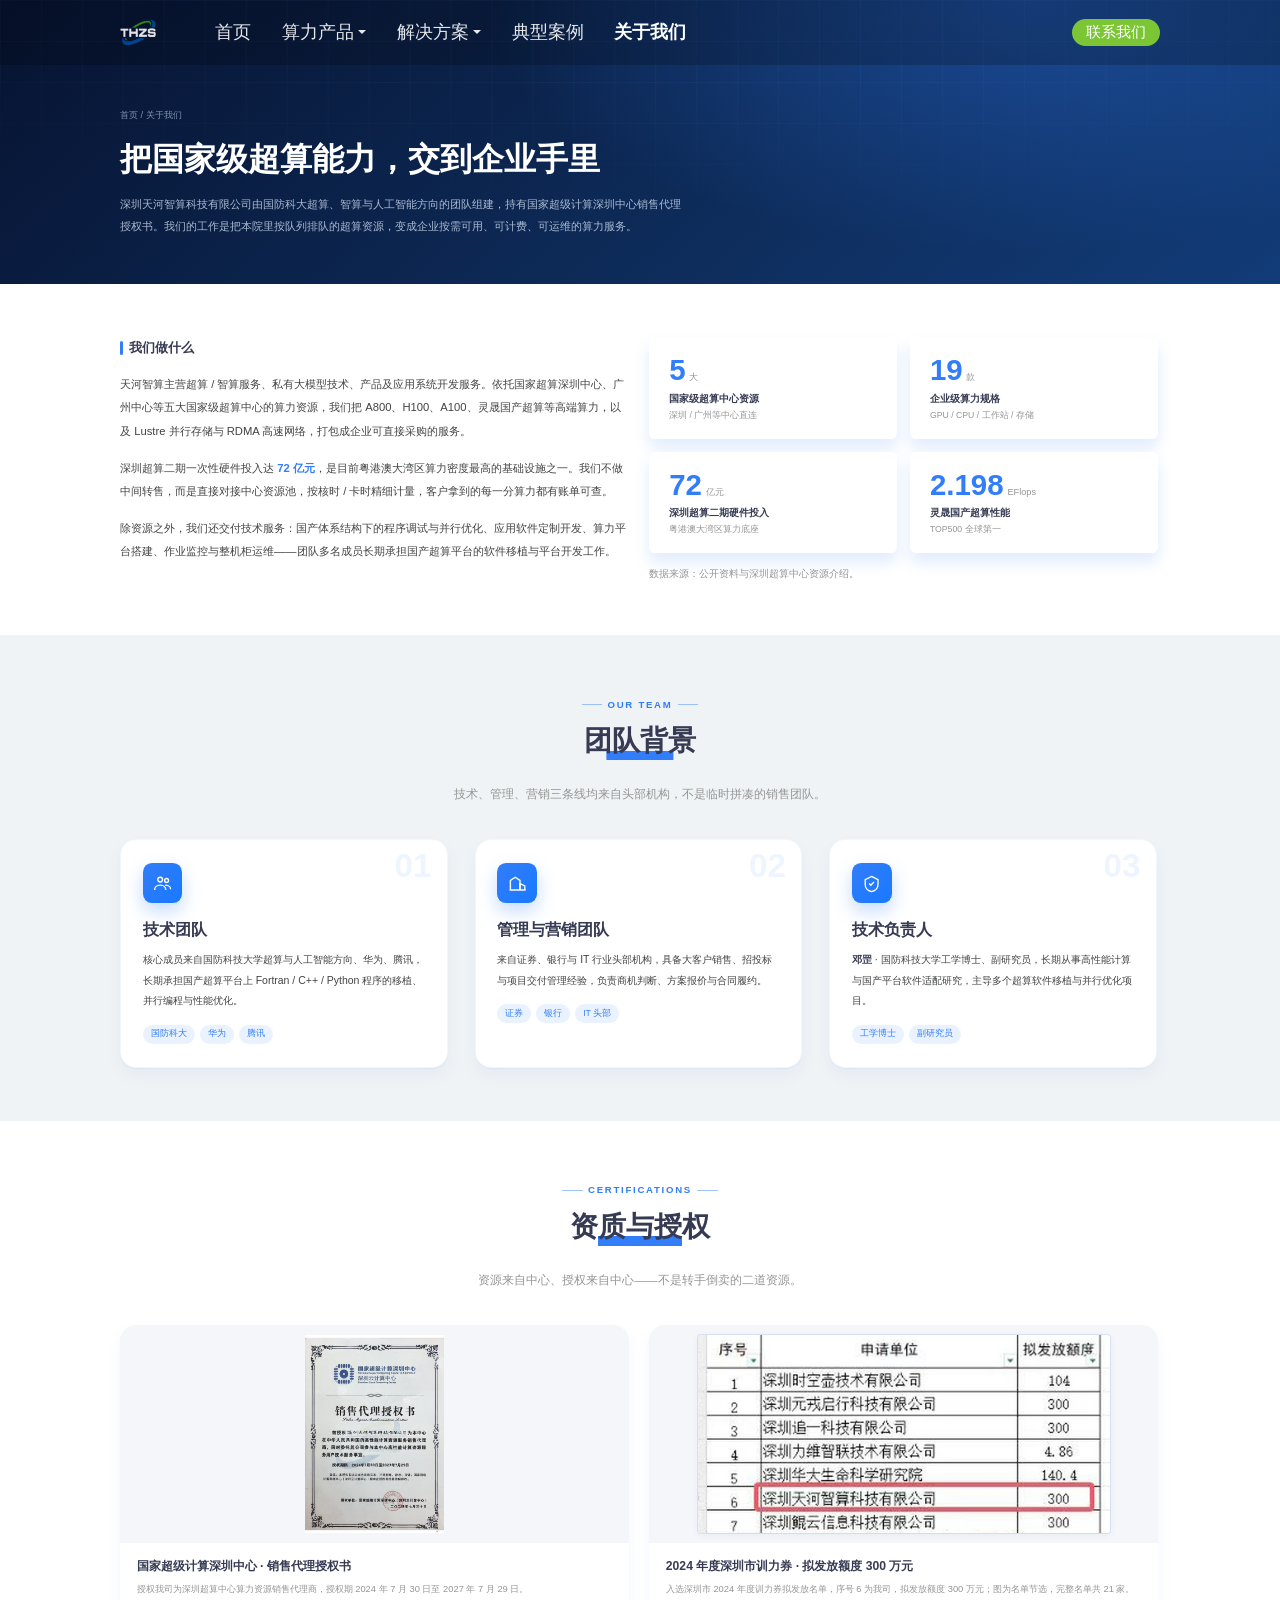
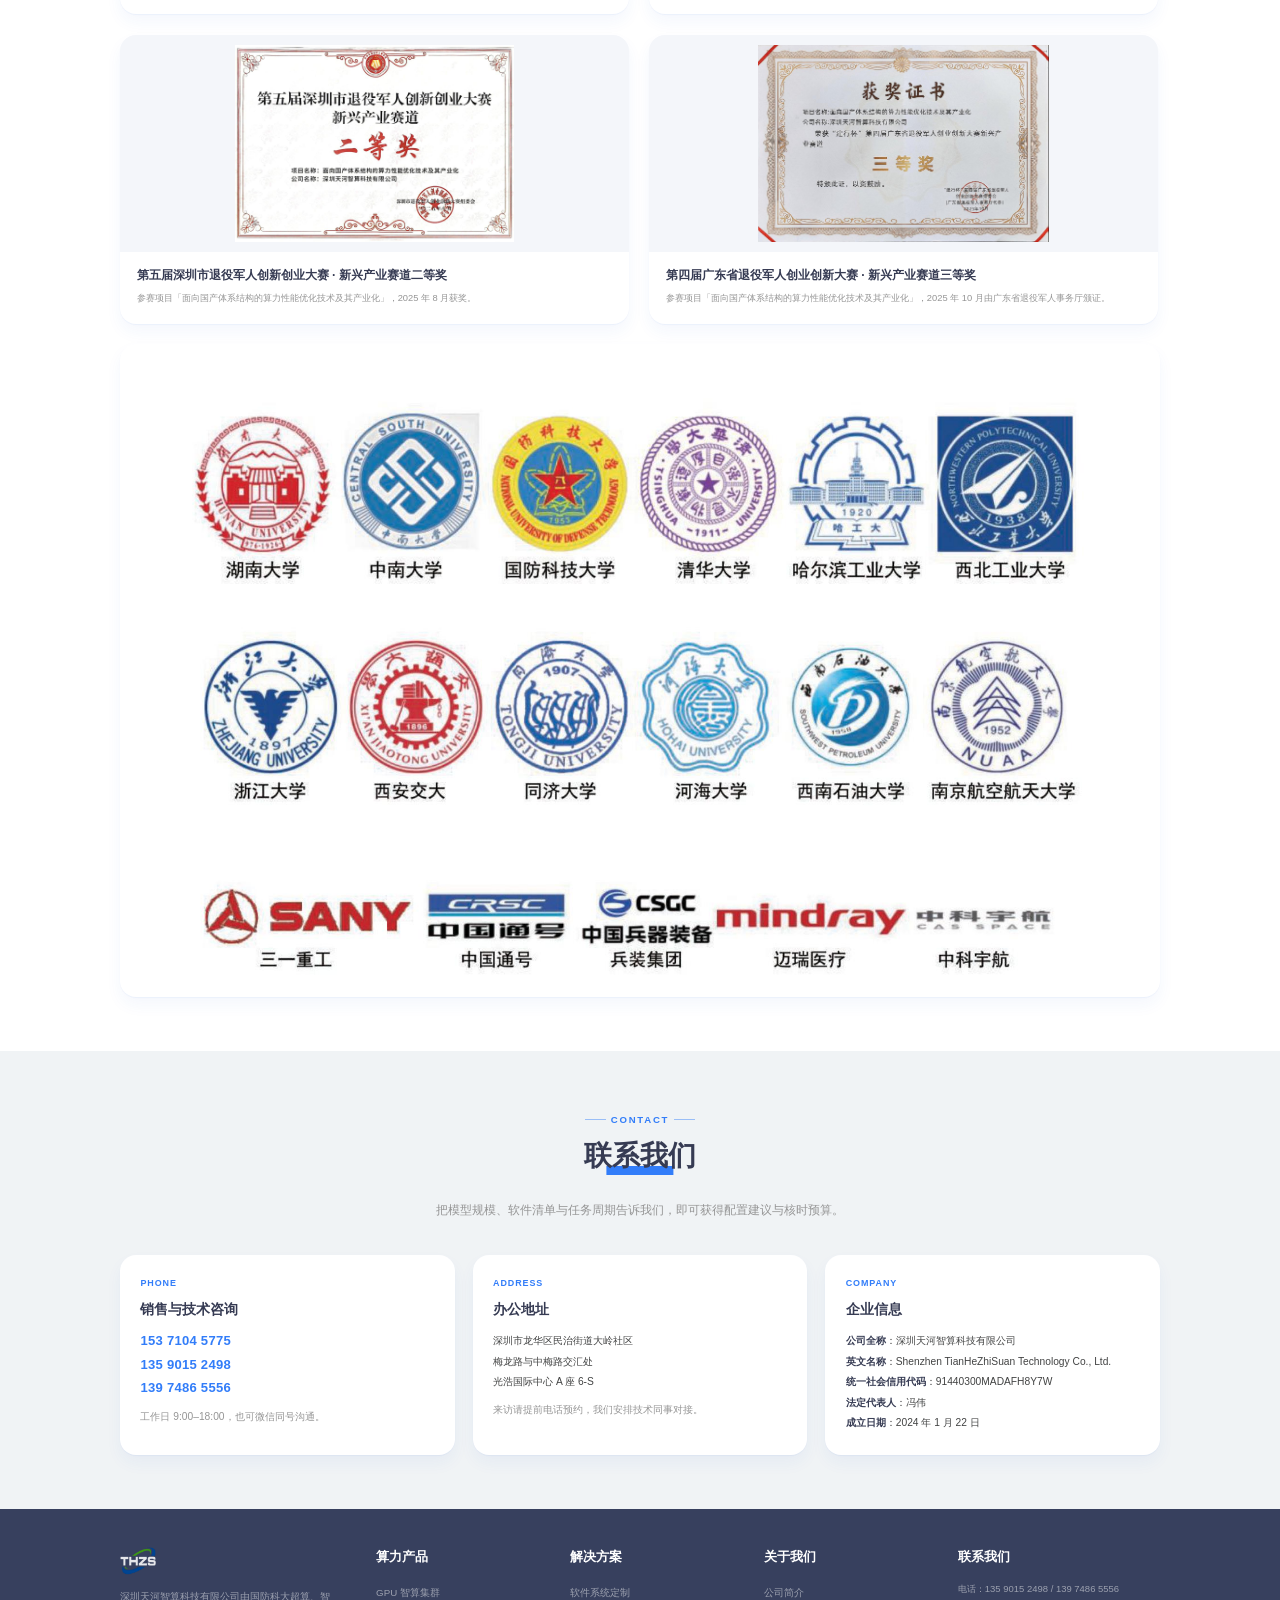
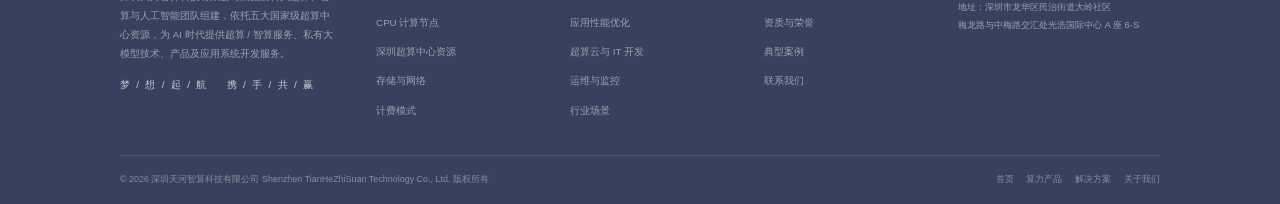
==== commit caf36127: "feat(关于页): 资质与授权新增训力券与省赛获奖两项 1. about.html 资质与授权区块由两张卡片扩为四张，新增「2024 年度深圳市训力券 · 拟发放额度 300 万元」与「第四届广东省" ====
--- a/about.html
+++ b/about.html
@@ -335,10 +335,24 @@
           </div>
         </div>
         <div class="cred-card reveal">
+          <div class="img doc"><img src="assets/img/cert_xunli.jpg" alt="2024 年度深圳市训力券拟发放名单节选，序号 6 为深圳天河智算科技有限公司，拟发放额度 300 万元"></div>
+          <div class="cap">
+            <h3>2024 年度深圳市训力券 · 拟发放额度 300 万元</h3>
+            <p>入选深圳市 2024 年度训力券拟发放名单，序号 6 为我司，拟发放额度 300 万元；图为名单节选，完整名单共 21 家。</p>
+          </div>
+        </div>
+        <div class="cred-card reveal">
           <div class="img"><img src="assets/img/cert_award.jpg" alt="第五届深圳市退役军人创新创业大赛新兴产业赛道二等奖"></div>
           <div class="cap">
             <h3>第五届深圳市退役军人创新创业大赛 · 新兴产业赛道二等奖</h3>
             <p>参赛项目「面向国产体系结构的算力性能优化技术及其产业化」，2025 年 8 月获奖。</p>
+          </div>
+        </div>
+        <div class="cred-card reveal">
+          <div class="img"><img src="assets/img/cert_gd_award.jpg" alt="第四届广东省退役军人创业创新大赛新兴产业赛道三等奖获奖证书"></div>
+          <div class="cap">
+            <h3>第四届广东省退役军人创业创新大赛 · 新兴产业赛道三等奖</h3>
+            <p>参赛项目「面向国产体系结构的算力性能优化技术及其产业化」，2025 年 10 月由广东省退役军人事务厅颁证。</p>
           </div>
         </div>
       </div>
--- a/assets/css/style.css
+++ b/assets/css/style.css
@@ -420,25 +420,33 @@
 .case-card .gain { margin-top: .9rem; font-size: .72rem; color: var(--sd-primary); font-weight: 600; }
 
 /* ---------- 9. Comparison table ---------- */
-.cmp-wrap { background: #fff; border-radius: var(--sd-radius-card); box-shadow: var(--sd-shadow-card); overflow: hidden; }
-.cmp { width: 100%; }
+.cmp-wrap { background: #fff; border-radius: var(--sd-radius-card); box-shadow: var(--sd-shadow-card); overflow: hidden; border: 1px solid rgba(50,125,249,.09); }
+.cmp { width: 100%; border-collapse: separate; border-spacing: 0; table-layout: fixed; }
 .cmp thead th {
-  background: linear-gradient(90deg, #1F63D6, #327DF9); color: #fff;
-  font-weight: 600; font-size: .86rem; padding: 1.05rem 1.1rem; text-align: left;
-}
-.cmp thead th:first-child { width: 16%; }
-.cmp thead th.col-ours { background: linear-gradient(90deg, #1770FE, #3E8BFF); }
+  background: linear-gradient(90deg, #16326F, #1D4E9C); color: #fff;
+  font-weight: 600; font-size: .94rem; letter-spacing: .03em; padding: 1.2rem 1.35rem; text-align: left;
+  border-bottom: 2px solid rgba(255,255,255,.14);
+}
+.cmp thead th:first-child { width: 15%; }
+.cmp thead th.col-ours { background: linear-gradient(90deg, #1462F0, #3E8BFF); }
 .cmp tbody td {
-  padding: 1.05rem 1.1rem; font-size: .78rem; line-height: 1.85; color: var(--sd-text-body);
+  padding: 1.2rem 1.35rem; font-size: .9rem; line-height: 1.8; color: #4E5668;
   border-bottom: 1px solid rgba(37,102,210,.07); vertical-align: top;
 }
+.cmp tbody td:first-child { background: #FBFCFE; border-right: 1px solid rgba(37,102,210,.06); }
 .cmp tbody tr:nth-child(even) td { background: #F7FAFF; }
-.cmp tbody td.dim { font-weight: 600; color: var(--sd-text-primary); font-size: .82rem; }
-.cmp tbody td.ours { color: #17457f; background: rgba(50,125,249,.04); }
-.cmp tbody tr:nth-child(even) td.ours { background: rgba(50,125,249,.08); }
-.cmp tbody td.ours b { color: var(--sd-primary); font-weight: 600; }
-.cmp tbody td.them { color: #7c8394; }
-.cmp-note { margin-top: 1rem; font-size: .7rem; color: var(--sd-text-muted); text-align: center; }
+.cmp tbody tr:nth-child(even) td:first-child { background: #F1F6FE; }
+.cmp tbody td.dim { font-weight: 700; color: var(--sd-text-primary); font-size: .9rem; letter-spacing: .02em; }
+.cmp tbody td.ours { color: #17457F; background: rgba(50,125,249,.05); }
+.cmp tbody tr:nth-child(even) td.ours { background: rgba(50,125,249,.09); }
+.cmp tbody td.ours b { color: #1462F0; font-weight: 700; }
+.cmp tbody td.them { color: #78808F; }
+.cmp tbody tr.price-row td, .cmp tbody tr.price-row td.ours { background: #FFFCF2; }
+.cmp tbody tr.price-row td:first-child { background: #FFF8E8; }
+.cmp-price b { font-size: 1.32rem; font-weight: 700; color: #1462F0; letter-spacing: -.01em; }
+.cmp-price i { font-size: .78rem; font-style: normal; color: #8B93A7; margin-left: .16rem; }
+.cmp-price s { font-size: .78rem; color: #A8AEBD; margin-left: .5rem; }
+.cmp-note { margin-top: 1.1rem; font-size: .78rem; color: var(--sd-text-muted); text-align: center; }
 
 /* ---------- 10. Customer wall ---------- */
 .logo-wall { background: #fff; border-radius: var(--sd-radius-card); box-shadow: var(--sd-shadow-card); padding: 2rem 2rem 1.4rem; }
@@ -451,7 +459,8 @@
 .cred-card { background: #fff; border-radius: var(--sd-radius-card); box-shadow: var(--sd-shadow-card); overflow: hidden; height: auto; display: flex; flex-direction: column; transition: var(--sd-transition); }
 .cred-card:hover { box-shadow: var(--sd-shadow-hover); transform: translateY(-6px); }
 .cred-card .img { height: 17rem; background: #F4F6FA; display: flex; align-items: center; justify-content: center; padding: .8rem; }
-.cred-card .img img { max-height: 100%; width: auto; object-fit: contain; }
+.cred-card .img img { max-height: 100%; max-width: 100%; width: auto; object-fit: contain; }
+.cred-card .img.doc img { box-shadow: 0 0 0 1px rgba(37,102,210,.12), 0 2px 8px rgba(23,43,77,.06); border-radius: 3px; }
 .cred-card .cap { padding: 1.1rem 1.3rem 1.3rem; }
 .cred-card .cap h3 { font-size: .95rem; font-weight: 600; color: var(--sd-text-primary); margin-bottom: .35rem; }
 .cred-card .cap p { font-size: .73rem; color: var(--sd-text-muted); line-height: 1.8; }
@@ -508,25 +517,142 @@
 .filter-bar button:hover { border-color: var(--sd-primary); color: var(--sd-primary); }
 .filter-bar button.on { background: var(--sd-primary); border-color: var(--sd-primary); color: #fff; box-shadow: 0 6px 16px rgba(50,125,249,.28); }
 
-.tbl-wrap { background: #fff; border-radius: var(--sd-radius-card); box-shadow: var(--sd-shadow-card); overflow: hidden; }
-.prod-table { width: 100%; font-size: .78rem; }
+/* 五列（product.html：序号 / 型号 / 配置 / 计费 / 报价）
+   与四列（solution.html：序号 / 名称 / 内容 / 价格）共用同一套视觉 */
+.tbl-wrap {
+  background: #fff; border-radius: var(--sd-radius-card); overflow: hidden;
+  box-shadow: var(--sd-shadow-card); border: 1px solid rgba(50,125,249,.09);
+}
+.prod-table { width: 100%; border-collapse: separate; border-spacing: 0; font-size: .96rem; }
+
+/* 表头 */
 .prod-table thead th {
-  background: #F1F5FB; color: var(--sd-text-primary); font-weight: 600; font-size: .8rem;
-  text-align: left; padding: .95rem 1rem; white-space: nowrap;
-  border-bottom: 1px solid rgba(37,102,210,.12);
-}
+  background: linear-gradient(180deg, #F1F6FF 0%, #E7EFFF 100%);
+  color: #2A3352; font-weight: 600; font-size: .92rem; letter-spacing: .05em;
+  text-align: left; padding: 1.05rem 1.15rem; white-space: nowrap;
+  border-bottom: 2px solid rgba(50,125,249,.2);
+}
+.prod-table thead .no { width: 4.6rem; }
 .prod-table thead .th-spec { width: 58%; }
-.prod-table tbody td { padding: 1rem; border-bottom: 1px solid rgba(37,102,210,.07); vertical-align: top; line-height: 1.8; }
-.prod-table tbody tr:hover td { background: #F7FAFF; }
-.prod-table tbody td.no { color: var(--sd-text-muted); font-size: .72rem; width: 3rem; }
-.prod-table tbody td.name { font-weight: 600; color: var(--sd-text-primary); width: 15%; }
-.prod-table tbody td.name small { display: block; font-weight: 400; color: var(--sd-text-muted); font-size: .68rem; margin-top: .15rem; }
-.prod-table tbody td.spec { color: var(--sd-text-body); font-size: .75rem; }
-.prod-table tbody td.spec span { display: block; color: #6d7385; }
-.prod-table tbody td.bill { width: 13%; color: var(--sd-text-body); font-size: .74rem; }
-.prod-table tbody td.bill .chip { margin-bottom: .3rem; }
+.prod-table thead .price-th { text-align: right; }
+
+/* 五列（含报价列）用固定布局，避免长型号被相邻列挤压重叠 */
+.prod-table--price { table-layout: fixed; }
+.prod-table--price thead .idx { width: 5%; }
+.prod-table--price thead .model-th { width: 21%; }
+.prod-table--price thead .spec-th { width: 44%; }
+.prod-table--price thead .bill-th { width: 9%; }
+.prod-table--price thead .price-th { width: 21%; }
+
+/* 行 */
+.prod-table tbody td {
+  padding: 1.25rem 1.15rem; border-bottom: 1px solid rgba(37,102,210,.07);
+  vertical-align: top; line-height: 1.72; color: #5A6177;
+}
+.prod-table tbody tr:nth-child(even) td { background: #FBFCFE; }
+.prod-table tbody tr:hover td { background: #F4F8FF; }
+.prod-table tbody tr:last-child td { border-bottom: 0; }
+
+/* 序号 */
+.prod-table tbody td.no,
+.prod-table tbody td.idx {
+  color: #A9B0C3; font-size: .88rem; font-weight: 600; width: 4.6rem;
+  letter-spacing: .05em; font-variant-numeric: tabular-nums;
+}
+
+/* 产品名 / 型号 */
+.prod-table tbody td.name,
+.prod-table tbody td.model { width: 23%; color: var(--sd-text-primary); padding-right: 1.6rem; }
+.prod-table tbody td.model { border-right: 1px solid rgba(37,102,210,.08); }
+.prod-table thead .model-th { border-right: 1px solid rgba(37,102,210,.08); }
+.prod-table tbody td.name { font-weight: 600; font-size: 1rem; }
+.prod-table tbody td.name small {
+  display: block; margin-top: .35rem; font-weight: 400;
+  font-size: .84rem; color: #8B93A7; letter-spacing: .02em;
+}
+.prod-table tbody td.model b {
+  display: block; font-size: .98rem; font-weight: 700;
+  line-height: 1.42; color: #232B45;
+}
+.prod-table tbody td.model em {
+  display: block; margin-top: .42rem; font-style: normal;
+  font-size: .82rem; color: #8B93A7; letter-spacing: .02em;
+  line-height: 1.5; overflow-wrap: anywhere;
+}
+
+/* 配置：标签 + 内容，长文本悬挂缩进 */
+.prod-table tbody td.spec { color: #5A6177; font-size: 1rem; }
+.prod-table tbody td.spec span { display: block; padding: .2rem 0; }
+.prod-table tbody td.spec span i {
+  display: inline-block; min-width: 4.2rem; margin-right: .7rem;
+  font-style: normal; font-size: .88rem; color: #9AA2B6; letter-spacing: .03em;
+  text-indent: 0;   /* 关键：避免继承 span 的负 text-indent 导致标签左移压到型号列 */
+}
+.prod-table tbody td.spec span:has(i) { padding-left: 4.9rem; text-indent: -4.9rem; }
+.prod-table tbody td.spec span.wide { padding-left: 4.9rem; text-indent: 0; }
+
+/* 计费模式 */
+.prod-table tbody td.bill { width: 10%; font-size: .96rem; }
+.prod-table tbody td.bill .chip {
+  margin: 0 .32rem .46rem 0; font-size: .84rem;
+  padding: .3rem .7rem; border-radius: 999px;
+}
+
+/* 报价 */
+.prod-table tbody td.price {
+  width: 15%; text-align: right; white-space: nowrap;
+  border-left: 1px solid rgba(37,102,210,.08);
+}
+.prod-table thead .price-th { border-left: 1px solid rgba(37,102,210,.08); }
+.prod-table tbody td.price .p-now {
+  display: block; font-size: 1.5rem; font-weight: 700; color: #1462F0;
+  line-height: 1.2; letter-spacing: -.01em; font-variant-numeric: tabular-nums;
+}
+.prod-table tbody td.price .p-now i {
+  font-style: normal; font-size: .82rem; font-weight: 500;
+  color: #8B93A7; margin-left: .28rem; letter-spacing: 0;
+}
+.prod-table tbody td.price .p-was {
+  display: block; margin-top: .5rem; font-size: .82rem;
+  color: #9AA2B6; letter-spacing: .01em;
+}
+.prod-table tbody td.price .p-was s { color: #B6BCCB; }
+.prod-table tbody td.price.ask .p-ask {
+  display: block; font-size: 1.16rem; font-weight: 600;
+  color: #9AA2B6; letter-spacing: .06em;
+}
+.prod-table tbody td.price.ask .p-was { margin-top: .36rem; }
+
 .prod-table tbody tr.hide { display: none; }
-.tbl-tip { margin-top: .9rem; font-size: .7rem; color: var(--sd-text-muted); }
+
+/* 报价前的重点提示 */
+.price-note {
+  display: flex; align-items: flex-start; gap: .8rem;
+  margin: 0 0 1rem; padding: 1rem 1.2rem;
+  background: linear-gradient(90deg, #FFF8E9 0%, #FFFDF7 72%);
+  border: 1px solid rgba(224,146,38,.26);
+  border-left: 3px solid #E8A33A;
+  border-radius: .7rem;
+}
+.price-note .pn-ico {
+  flex: 0 0 auto; width: 1.5rem; height: 1.5rem; margin-top: .16rem;
+  display: flex; align-items: center; justify-content: center;
+  border-radius: 50%; background: #E8A33A; color: #fff;
+  font-size: .92rem; font-weight: 700; line-height: 1;
+}
+.price-note .pn-text {
+  margin: 0; font-size: .94rem; line-height: 1.75; color: #7A5C28;
+}
+.price-note .pn-text b { color: #A96A00; font-weight: 700; }
+.price-note .pn-text a {
+  color: #1462F0; font-weight: 700; text-decoration: none; white-space: nowrap;
+  border-bottom: 1px solid rgba(20,98,240,.28);
+}
+.price-note .pn-text a:hover { border-bottom-color: #1462F0; }
+.cmp-wrap + .price-note { margin: 1.2rem 0 .8rem; }
+.tbl-tip {
+  margin-top: 1.1rem; font-size: .84rem; color: #8B93A7; line-height: 1.85;
+}
 
 /* ---------- 15. Steps ---------- */
 .steps { display: flex; gap: 1.25rem; flex-wrap: wrap; }
@@ -575,49 +701,83 @@
 .reveal.in { opacity: 1; transform: none; }
 
 /* ---------- 18b. 超算中心分区 ---------- */
-.badges { display: flex; gap: .5rem; flex-wrap: wrap; margin-bottom: 1rem; }
+.badges { display: flex; gap: .5rem; flex-wrap: wrap; margin-bottom: 1.1rem; }
 .badge {
   display: inline-flex; align-items: center; gap: .3rem;
-  font-size: .68rem; font-weight: 600; letter-spacing: .02em;
-  padding: .28rem .7rem; border-radius: 1rem;
+  font-size: .74rem; font-weight: 600; letter-spacing: .02em;
+  padding: .3rem .75rem; border-radius: 1rem;
   background: rgba(255,255,255,.14); color: #E8F1FF; border: 1px solid rgba(160,205,255,.35);
 }
-.badge.gold { background: rgba(255,165,38,.18); color: #FFD79A; border-color: rgba(255,190,110,.45); }
-
+.badge.gold { background: rgba(255,165,38,.2); color: #FFD79A; border-color: rgba(255,190,110,.5); }
+
+/* 两个分区各用一套独立主色，与全站主蓝拉开距离 */
 .part { border-radius: var(--sd-radius-card); overflow: hidden; box-shadow: var(--sd-shadow-card); background: #fff; }
-.part-head { position: relative; overflow: hidden; padding: 2rem 2.2rem; color: #fff; }
-.part-head.deep { background: radial-gradient(800px 400px at 85% 0%, rgba(80,150,255,.45), transparent 62%), linear-gradient(135deg, #071733, #0E2C5C 55%, #14407F); }
-.part-head.steel { background: radial-gradient(800px 400px at 85% 0%, rgba(50,125,249,.35), transparent 60%), linear-gradient(135deg, #123 0%, #1B3A66 60%, #24508F 100%); }
-.part-head .pt-kicker { font-size: .68rem; letter-spacing: .16em; color: rgba(180,210,255,.85); margin-bottom: .5rem; }
-.part-head h2 { font-size: 1.75rem; font-weight: 600; margin-bottom: .45rem; }
-.part-head p { font-size: .82rem; line-height: 1.9; color: rgba(225,238,255,.75); max-width: 52rem; }
-.part-body { padding: 2rem 2.2rem; }
-
-.kpi-row { display: flex; gap: 1rem; flex-wrap: wrap; margin-bottom: 1.8rem; }
+.part--ls { --pa: #0E7C63; --pa-soft: rgba(14,124,99,.07); --pa-line: rgba(14,124,99,.16); }
+.part--x86 { --pa: #B2701E; --pa-soft: rgba(178,112,30,.06); --pa-line: rgba(178,112,30,.16); }
+
+.part-head { position: relative; overflow: hidden; padding: 2.2rem 2.4rem 2.4rem; color: #fff; }
+.part--ls .part-head {
+  background:
+    radial-gradient(760px 400px at 88% -12%, rgba(64,214,170,.32), transparent 62%),
+    linear-gradient(135deg, #05211C 0%, #0A3A30 55%, #0E5443 100%);
+  border-bottom: 3px solid #26A783;
+}
+.part--x86 .part-head {
+  background:
+    radial-gradient(700px 380px at 86% -14%, rgba(214,150,70,.16), transparent 58%),
+    linear-gradient(135deg, #11151A 0%, #1E242C 55%, #2A3038 100%);
+  border-bottom: 3px solid #C08434;
+}
+.part--ls .badge { border-color: rgba(140,230,200,.35); color: #DCF7EC; }
+.part--x86 .badge { border-color: rgba(240,200,150,.35); color: #F8EADB; }
+.part--ls .part-head .pt-kicker { color: rgba(150,235,205,.9); }
+.part--x86 .part-head .pt-kicker { color: rgba(245,205,150,.9); }
+.part-head .pt-kicker { font-size: .74rem; letter-spacing: .16em; margin-bottom: .6rem; }
+.part-head h2 { font-size: 2rem; font-weight: 600; margin-bottom: .55rem; }
+.part-head p { font-size: .92rem; line-height: 1.9; color: rgba(232,240,248,.8); max-width: 54rem; }
+.part-body { padding: 2.2rem 2.4rem 2rem; }
+
+.kpi-row { display: flex; gap: 1rem; flex-wrap: wrap; margin-bottom: 2rem; }
 .kpi {
-  flex: 1; min-width: 9rem; background: #fff; border-radius: .7rem; padding: 1.1rem 1.2rem;
-  box-shadow: var(--sd-shadow-card); border-left: 3px solid var(--sd-primary);
-}
-.kpi b { display: block; font-size: 1.85rem; font-weight: 600; color: var(--sd-primary); line-height: 1.15; }
-.kpi b small { font-size: .72rem; font-weight: 400; color: var(--sd-text-muted); margin-left: .18rem; }
-.kpi span { display: block; font-size: .74rem; color: var(--sd-text-muted); margin-top: .3rem; }
+  flex: 1; min-width: 9rem; background: #fff; border-radius: .75rem; padding: 1.2rem 1.3rem;
+  box-shadow: var(--sd-shadow-card); border-left: 3px solid var(--pa, var(--sd-primary));
+}
+.kpi b { display: block; font-size: 2.15rem; font-weight: 700; color: var(--pa, var(--sd-primary)); line-height: 1.12; }
+.kpi b small { font-size: .8rem; font-weight: 400; color: var(--sd-text-muted); margin-left: .2rem; }
+.kpi span { display: block; font-size: .82rem; color: #7A8296; margin-top: .34rem; }
 
 .split { display: flex; gap: 2rem; flex-wrap: wrap; }
 .split > .col-a { flex: 1.05; min-width: 18rem; }
 .split > .col-b { flex: 1; min-width: 18rem; }
-.blk-title { font-size: .95rem; font-weight: 600; color: var(--sd-text-primary); margin-bottom: 1rem; display: flex; align-items: center; gap: .45rem; }
-.blk-title::before { content: ""; width: 3px; height: .95rem; background: var(--sd-primary); border-radius: 2px; }
-
-.spec-list { display: grid; grid-template-columns: repeat(2, minmax(0, 1fr)); gap: .75rem 1.4rem; }
-.spec-list li { border-bottom: 1px dashed rgba(0,0,0,.08); padding-bottom: .6rem; }
-.spec-list li b { display: block; font-size: .68rem; color: var(--sd-text-muted); font-weight: 400; margin-bottom: .12rem; }
-.spec-list li span { font-size: .8rem; color: var(--sd-text-primary); line-height: 1.7; }
-
-.domain-grid { display: grid; grid-template-columns: repeat(2, minmax(0, 1fr)); gap: .85rem; }
-.domain { background: #F7FAFF; border-radius: .7rem; padding: 1rem 1.15rem; border: 1px solid rgba(50,125,249,.10); }
-.domain h4 { font-size: .86rem; font-weight: 600; color: var(--sd-text-primary); margin-bottom: .3rem; display: flex; align-items: center; gap: .4rem; }
-.domain h4 i { width: .34rem; height: .34rem; border-radius: 50%; background: var(--sd-primary); display: inline-block; }
-.domain p { font-size: .74rem; line-height: 1.8; color: var(--sd-text-muted); }
+.blk-title { font-size: 1.05rem; font-weight: 600; color: var(--sd-text-primary); margin-bottom: 1.1rem; display: flex; align-items: center; gap: .5rem; }
+.blk-title::before { content: ""; width: 3px; height: 1.05rem; background: var(--pa, var(--sd-primary)); border-radius: 2px; }
+
+.spec-list { display: grid; grid-template-columns: repeat(2, minmax(0, 1fr)); gap: .9rem 1.4rem; }
+.spec-list li { border-bottom: 1px dashed rgba(0,0,0,.08); padding-bottom: .75rem; }
+.spec-list li b { display: block; font-size: .76rem; color: #8B93A7; font-weight: 500; letter-spacing: .02em; margin-bottom: .22rem; }
+.spec-list li span { font-size: .9rem; color: var(--sd-text-primary); line-height: 1.65; }
+
+.domain-grid { display: grid; grid-template-columns: repeat(2, minmax(0, 1fr)); gap: .9rem; }
+.domain { background: var(--pa-soft, #F7FAFF); border-radius: .75rem; padding: 1.1rem 1.2rem; border: 1px solid var(--pa-line, rgba(50,125,249,.10)); }
+.domain h4 { font-size: .92rem; font-weight: 600; color: var(--sd-text-primary); margin-bottom: .35rem; display: flex; align-items: center; gap: .45rem; }
+.domain h4 i { width: .36rem; height: .36rem; border-radius: 50%; background: var(--pa, var(--sd-primary)); display: inline-block; }
+.domain p { font-size: .82rem; line-height: 1.8; color: #6B7488; }
+
+/* 分区报价条 */
+.quote {
+  display: flex; align-items: center; gap: .9rem 1.8rem; flex-wrap: wrap;
+  margin-top: 1.9rem; padding: 1.3rem 1.6rem;
+  border-radius: .9rem; border: 1px solid rgba(224,146,38,.24);
+  border-left: 4px solid var(--pa, var(--sd-primary));
+  background: linear-gradient(90deg, #FFFDF5, #FFFFFF 70%);
+}
+.quote .q-tag { font-size: .72rem; font-weight: 700; letter-spacing: .06em; color: #A96A00; background: rgba(232,163,58,.16); border: 1px solid rgba(224,146,38,.3); border-radius: 1rem; padding: .24rem .72rem; }
+.quote .q-now { display: flex; align-items: baseline; gap: .55rem; }
+.quote .q-now b { font-size: 1.9rem; font-weight: 700; color: #1462F0; line-height: 1; }
+.quote .q-now b i { font-size: .8rem; font-weight: 400; font-style: normal; color: #8B93A7; margin-left: .18rem; }
+.quote .q-now s { font-size: .8rem; color: #A8AEBD; }
+.quote .q-meta { font-size: .84rem; color: #6B7488; }
+.quote .q-link { margin-left: auto; font-size: .84rem; font-weight: 600; color: #1462F0; }
 
 .part-teaser { position: relative; overflow: hidden; border-radius: var(--sd-radius-card); padding: 1.9rem 1.9rem 1.6rem; color: #fff; height: auto; display: flex; flex-direction: column; transition: var(--sd-transition); }
 .part-teaser.deep { background: radial-gradient(600px 300px at 90% 0%, rgba(90,160,255,.45), transparent 65%), linear-gradient(140deg, #071733, #10305F 60%, #17458A); }
@@ -668,11 +828,13 @@
   .stat-card { width: calc(50% - .42rem); flex: none; }
   .grid-3 > *, .grid-4 > * { width: calc((100% - 1.25rem) / 2); }
   .cmp thead th, .cmp tbody td { padding: .8rem .7rem; font-size: .82rem; }
+  .part-head { padding: 1.8rem 1.8rem 2rem; }
+  .part-body { padding: 1.8rem 1.8rem 1.6rem; }
   .cta { flex-direction: column; align-items: flex-start; padding: 2.2rem; }
   .newsPown .w1560 { flex-wrap: wrap; gap: 1rem; }
   .pown_banner { display: none; }
   .tbl-wrap { overflow-x: auto; }
-  .prod-table { min-width: 720px; }
+  .prod-table { min-width: 900px; }
 }
 
 @media (max-width: 767px) {
@@ -690,6 +852,18 @@
   .section { padding: 2.4rem 0; }
   .cmp thead th:first-child, .cmp tbody td.dim { width: 22%; }
   .cmp thead th, .cmp tbody td { padding: .7rem .5rem; font-size: .76rem; }
+  .part-head { padding: 1.5rem 1.3rem 1.6rem; }
+  .part-head h2 { font-size: 1.5rem; }
+  .part-head p { font-size: .86rem; }
+  .part-body { padding: 1.4rem 1.3rem 1.2rem; }
+  .kpi-row .kpi { flex: 1 1 calc(50% - .5rem); min-width: 0; }
+  .split { flex-direction: column; gap: 1.4rem; }
+  .spec-list { grid-template-columns: 1fr; }
+  .domain-grid { grid-template-columns: 1fr; }
+  .kpi b { font-size: 1.7rem; }
+  .quote { padding: 1rem 1.1rem; gap: .6rem 1rem; }
+  .quote .q-now b { font-size: 1.5rem; }
+  .quote .q-link { margin-left: 0; }
   .cta h2 { font-size: 1.5rem; }
   .cta { padding: 1.8rem 1.4rem; }
   .footer-top { gap: 1.6rem; }
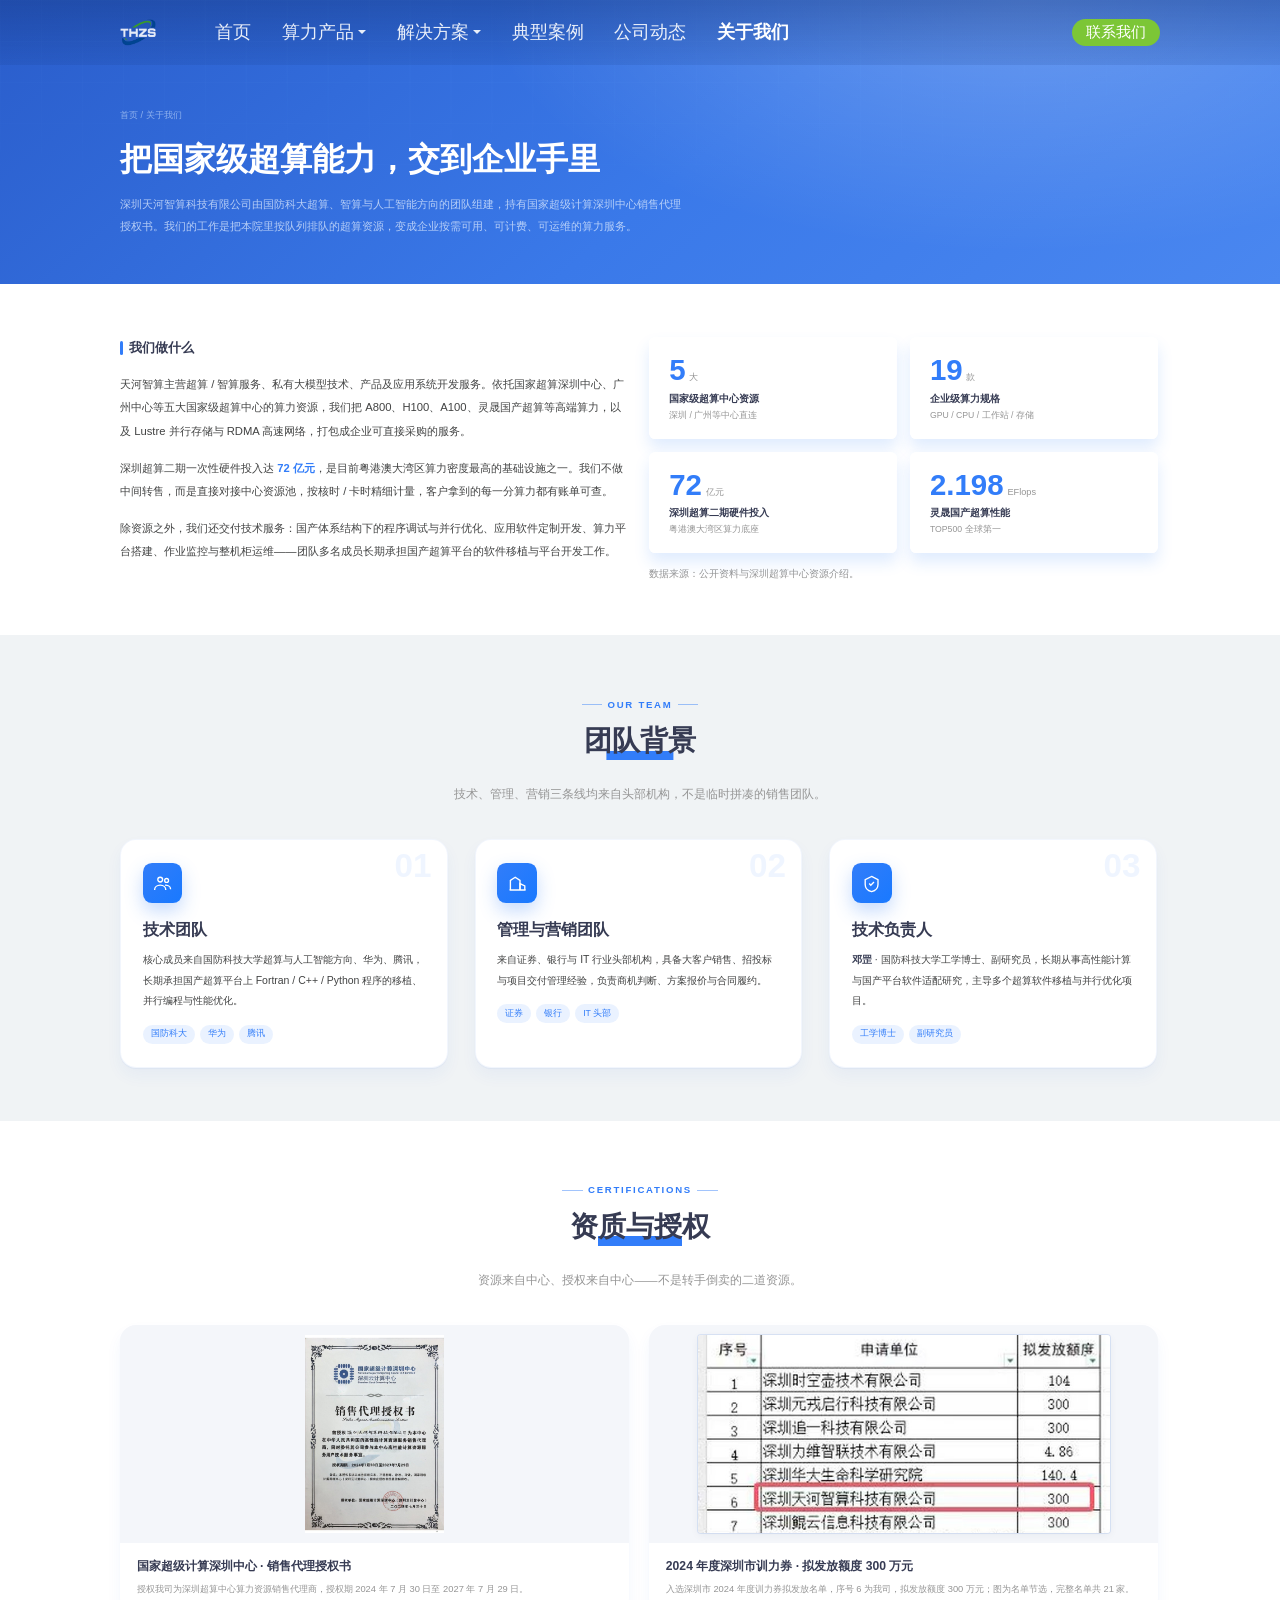
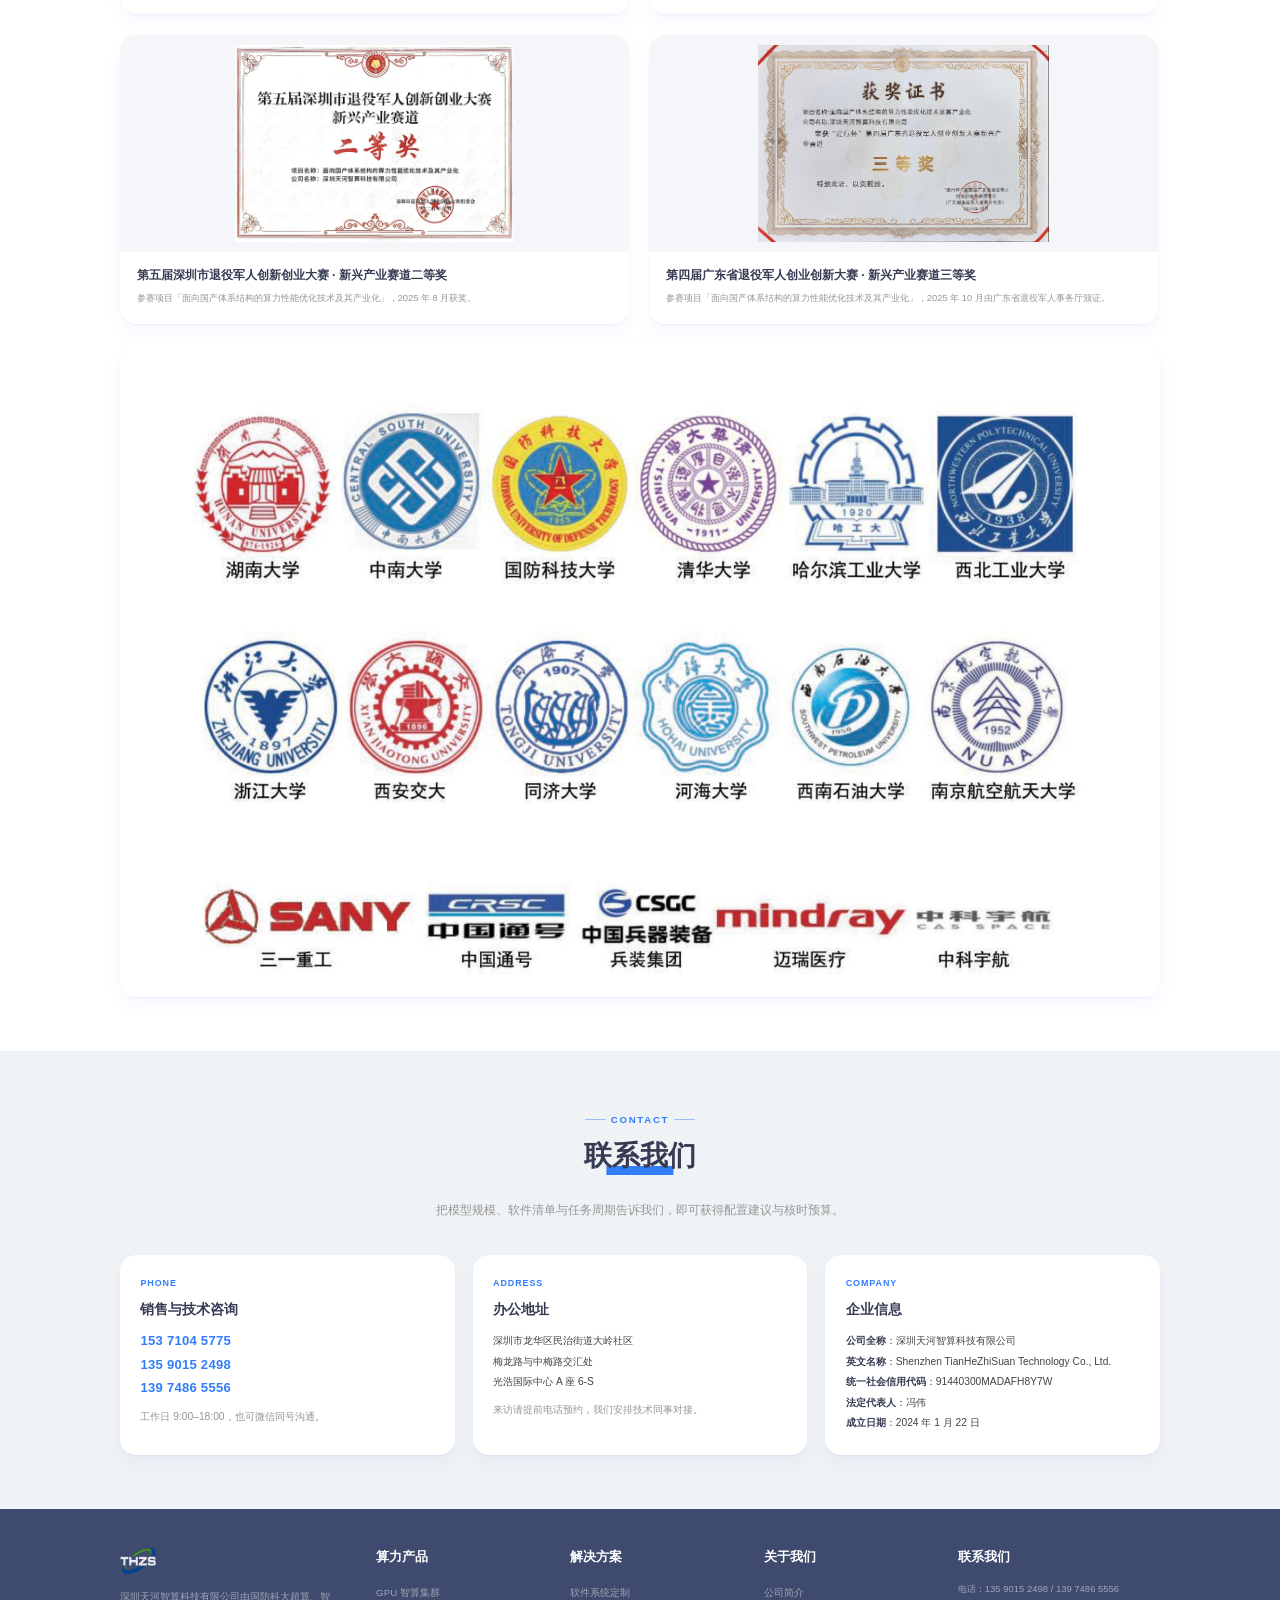
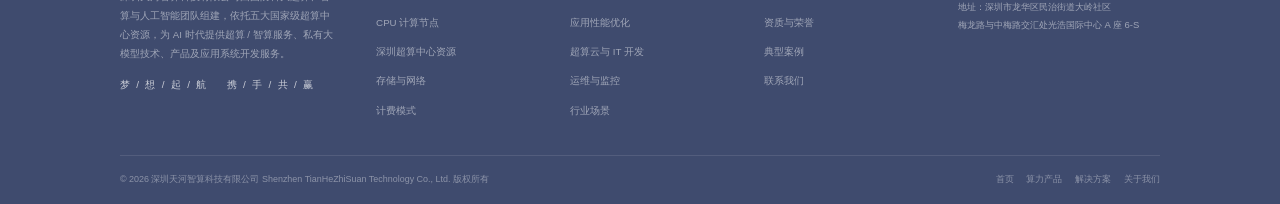
==== commit 32582005: "feat(公司动态): 新增公司动态栏目与新闻列表详情页 1. 全站6个页面头部导航与移动端菜单新增「公司动态」入口（位于典型案例与关于我们之间）。 2. news.html 新增公司动态列表页，列表" ====
--- a/about.html
+++ b/about.html
@@ -25,6 +25,7 @@
         <li data-dropdown="product"><a href="product.html">算力产品 <span class="dropdown-arrow"></span></a></li>
         <li data-dropdown="solution"><a href="solution.html">解决方案 <span class="dropdown-arrow"></span></a></li>
         <li><a href="cases.html">典型案例</a></li>
+        <li><a href="news.html">公司动态</a></li>
         <li class="on"><a href="about.html">关于我们</a></li>
       </ul>
 
@@ -207,6 +208,7 @@
     <a href="supercomputing.html">深圳超算中心资源 <span>SZSC</span></a>
     <a href="solution.html">解决方案 <span>SOLUTIONS</span></a>
     <a href="cases.html">典型案例 <span>CASES</span></a>
+    <a href="news.html">公司动态 <span>NEWS</span></a>
     <a href="about.html">关于我们 <span>ABOUT</span></a>
     <a href="about.html#contact">联系我们 <span>CONTACT</span></a>
     <div class="mm-foot">
--- a/assets/css/style.css
+++ b/assets/css/style.css
@@ -32,9 +32,9 @@
   /* Background */
   --sd-bg-white: #FFFFFF;
   --sd-bg-light: #F0F3F5;
-  --sd-bg-footer: #37405E;
+  --sd-bg-footer: #3F4B6E;
   --sd-bg-glass: rgba(255, 255, 255, 0.8);
-  --sd-bg-deep: #0B1B3A;
+  --sd-bg-deep: #2E63D6;
 
   /* Shadow */
   --sd-shadow-card: 0px 1px 1px rgba(37, 102, 210, 0.05), 0px 8px 16px rgba(37, 102, 210, 0.05);
@@ -119,6 +119,8 @@
 .btn.green:hover { background-color: #6bb02c; border-color: #6bb02c; }
 .btn.ghost-light { border-color: rgba(255,255,255,.55); color: #fff; }
 .btn.ghost-light:hover { background: #fff; color: var(--sd-primary); border-color: #fff; }
+.hero .btn.blue, .cta .btn.blue { background-color: var(--sd-secondary-green); border-color: var(--sd-secondary-green); box-shadow: 0 6px 18px rgba(124,198,54,.32); }
+.hero .btn.blue:hover, .cta .btn.blue:hover { background-color: #6BB02C; border-color: #6BB02C; }
 .btn.sm { min-width: 5.6rem; height: 1.7rem; font-size: .72rem; }
 
 .chip {
@@ -134,7 +136,7 @@
 /* ---------- 5. Header ---------- */
 .header {
   position: fixed; left: 0; top: 0; width: 100%; z-index: 200;
-  background: rgba(0,0,0,.2); transition: var(--sd-transition); padding: 18px 0;
+  background: linear-gradient(180deg, rgba(19,52,124,.42), rgba(19,52,124,.12)); transition: var(--sd-transition); padding: 18px 0;
 }
 .header.on {
   background: #fff; padding: 12px 0;
@@ -243,9 +245,9 @@
 .hero {
   position: relative; overflow: hidden; padding: 9.2rem 0 4.6rem;
   background:
-    radial-gradient(1200px 620px at 82% 8%, rgba(50,125,249,.30), transparent 62%),
-    radial-gradient(900px 560px at 8% 88%, rgba(0,190,255,.16), transparent 60%),
-    linear-gradient(150deg, #071331 0%, #0C2450 42%, #123A73 72%, #0A2347 100%);
+    radial-gradient(1200px 620px at 82% 8%, rgba(255,255,255,.20), transparent 62%),
+    radial-gradient(900px 560px at 8% 88%, rgba(120,205,255,.24), transparent 60%),
+    linear-gradient(150deg, #2A5DCB 0%, #3470DE 40%, #4A87F0 74%, #2C60CD 100%);
   color: #fff;
 }
 .hero::before {
@@ -268,8 +270,8 @@
 .hero-right { flex: 1; }
 .hero-eyebrow {
   display: inline-flex; align-items: center; gap: .5rem; margin-bottom: 1.15rem;
-  padding: .38rem .8rem; border-radius: 2rem; border: 1px solid rgba(140,190,255,.4);
-  background: rgba(50,125,249,.14); font-size: .72rem; letter-spacing: .04em; color: #cfe2ff;
+  padding: .38rem .8rem; border-radius: 2rem; border: 1px solid rgba(255,255,255,.45);
+  background: rgba(255,255,255,.16); font-size: .72rem; letter-spacing: .04em; color: #fff;
 }
 .hero-eyebrow i {
   width: .42rem; height: .42rem; border-radius: 50%; background: #7CC636; box-shadow: 0 0 0 4px rgba(124,198,54,.18);
@@ -282,13 +284,13 @@
   background: linear-gradient(100deg, #8FC4FF 10%, #FFFFFF 45%, #6FD6FF 90%);
   -webkit-background-clip: text; background-clip: text; -webkit-text-fill-color: transparent;
 }
-.hero-sub { font-size: .95rem; line-height: 2; color: rgba(230,240,255,.78); max-width: 36rem; margin-bottom: 1.8rem; }
+.hero-sub { font-size: .95rem; line-height: 2; color: rgba(255,255,255,.88); max-width: 36rem; margin-bottom: 1.8rem; }
 .hero-sub strong { color: #fff; font-weight: 600; }
 .hero-actions { display: flex; gap: .85rem; align-items: center; flex-wrap: wrap; }
 .hero-meta { display: flex; gap: 2rem; margin-top: 2.2rem; flex-wrap: wrap; }
-.hero-meta li { color: rgba(220,235,255,.7); font-size: .78rem; }
+.hero-meta li { color: rgba(255,255,255,.82); font-size: .78rem; }
 .hero-meta li b { display: block; font-size: 1.5rem; color: #fff; font-weight: 600; line-height: 1.2; }
-.hero-meta li b small { font-size: .7rem; font-weight: 400; color: rgba(220,235,255,.7); margin-left: .2rem; }
+.hero-meta li b small { font-size: .7rem; font-weight: 400; color: rgba(255,255,255,.82); margin-left: .2rem; }
 
 /* Hero glass panel */
 .res-panel {
@@ -296,28 +298,28 @@
   border: 1px solid rgba(255,255,255,.22);
   border-radius: .8rem;
   -webkit-backdrop-filter: blur(14px); backdrop-filter: blur(14px);
-  box-shadow: 0 1rem 2.4rem rgba(3,15,38,.45);
+  box-shadow: 0 1rem 2.4rem rgba(21,60,140,.28);
   padding: 1.3rem 1.3rem 1.1rem;
 }
 .res-panel .rp-head { display: flex; align-items: center; justify-content: space-between; margin-bottom: 1rem; }
 .res-panel .rp-head h3 { font-size: 1.02rem; font-weight: 600; }
-.res-panel .rp-head span { font-size: .66rem; color: rgba(210,230,255,.65); }
+.res-panel .rp-head span { font-size: .66rem; color: rgba(255,255,255,.78); }
 .res-row {
   display: flex; align-items: center; justify-content: space-between; gap: .8rem;
   padding: .78rem .5rem; border-bottom: 1px dashed rgba(255,255,255,.14);
 }
 .res-row:last-of-type { border-bottom: 0; }
 .res-row .n { font-size: .82rem; font-weight: 600; }
-.res-row .n small { display: block; font-weight: 400; font-size: .66rem; color: rgba(210,230,255,.6); margin-top: .15rem; }
+.res-row .n small { display: block; font-weight: 400; font-size: .66rem; color: rgba(255,255,255,.76); margin-top: .15rem; }
 .res-row .tag2 {
   font-size: .64rem; padding: .18rem .5rem; border-radius: 1rem;
-  border: 1px solid rgba(140,190,255,.35); color: #cfe2ff; white-space: nowrap;
+  border: 1px solid rgba(255,255,255,.38); color: #fff; white-space: nowrap;
 }
 .res-panel .rp-foot {
   margin-top: .9rem; padding-top: .85rem; border-top: 1px solid rgba(255,255,255,.14);
-  display: flex; align-items: center; justify-content: space-between; font-size: .68rem; color: rgba(210,230,255,.7);
-}
-.res-panel .rp-foot a { color: #9EC8FF; font-weight: 600; }
+  display: flex; align-items: center; justify-content: space-between; font-size: .68rem; color: rgba(255,255,255,.8);
+}
+.res-panel .rp-foot a { color: #DCEBFF; font-weight: 600; }
 
 /* Floating decor nodes */
 .orb { position: absolute; border-radius: 50%; filter: blur(2px); pointer-events: none; z-index: 1; }
@@ -423,12 +425,12 @@
 .cmp-wrap { background: #fff; border-radius: var(--sd-radius-card); box-shadow: var(--sd-shadow-card); overflow: hidden; border: 1px solid rgba(50,125,249,.09); }
 .cmp { width: 100%; border-collapse: separate; border-spacing: 0; table-layout: fixed; }
 .cmp thead th {
-  background: linear-gradient(90deg, #16326F, #1D4E9C); color: #fff;
+  background: linear-gradient(90deg, #2C5FCB, #3D77E4); color: #fff;
   font-weight: 600; font-size: .94rem; letter-spacing: .03em; padding: 1.2rem 1.35rem; text-align: left;
   border-bottom: 2px solid rgba(255,255,255,.14);
 }
 .cmp thead th:first-child { width: 15%; }
-.cmp thead th.col-ours { background: linear-gradient(90deg, #1462F0, #3E8BFF); }
+.cmp thead th.col-ours { background: linear-gradient(90deg, #2F6BEE, #5B95F5); }
 .cmp tbody td {
   padding: 1.2rem 1.35rem; font-size: .9rem; line-height: 1.8; color: #4E5668;
   border-bottom: 1px solid rgba(37,102,210,.07); vertical-align: top;
@@ -468,10 +470,10 @@
 /* ---------- 12. CTA ---------- */
 .cta {
   position: relative; overflow: hidden; border-radius: var(--sd-radius-card);
-  background: linear-gradient(120deg, #0B2350 0%, #1748A0 45%, #327DF9 100%);
+  background: linear-gradient(120deg, #2E63D6 0%, #3F7CEC 50%, #5C97F5 100%);
   color: #fff; padding: 3rem 3.2rem;
   display: flex; align-items: center; justify-content: space-between; gap: 2rem;
-  box-shadow: 0 20px 50px rgba(17,64,150,.28);
+  box-shadow: 0 20px 50px rgba(46,99,214,.26);
 }
 .cta::before {
   content: ""; position: absolute; right: -6%; top: -40%; width: 30rem; height: 30rem; border-radius: 50%;
@@ -489,8 +491,8 @@
   position: relative; overflow: hidden; color: #fff;
   padding: 8.4rem 0 3.6rem;
   background:
-    radial-gradient(900px 420px at 80% 0%, rgba(50,125,249,.35), transparent 60%),
-    linear-gradient(140deg, #071331, #0D2A57 55%, #123C78);
+    radial-gradient(900px 420px at 80% 0%, rgba(255,255,255,.22), transparent 60%),
+    linear-gradient(140deg, #2A5DCB, #3A79E9 55%, #4A87F0);
 }
 .page-hero::before {
   content: ""; position: absolute; inset: 0; opacity: .45;
@@ -718,15 +720,15 @@
 .part-head { position: relative; overflow: hidden; padding: 2.2rem 2.4rem 2.4rem; color: #fff; }
 .part--ls .part-head {
   background:
-    radial-gradient(760px 400px at 88% -12%, rgba(64,214,170,.32), transparent 62%),
-    linear-gradient(135deg, #05211C 0%, #0A3A30 55%, #0E5443 100%);
-  border-bottom: 3px solid #26A783;
+    radial-gradient(760px 400px at 88% -12%, rgba(64,214,170,.30), transparent 62%),
+    linear-gradient(135deg, #0C6E58 0%, #149C81 55%, #1FB893 100%);
+  border-bottom: 3px solid #45C9A4;
 }
 .part--x86 .part-head {
   background:
-    radial-gradient(700px 380px at 86% -14%, rgba(214,150,70,.16), transparent 58%),
-    linear-gradient(135deg, #11151A 0%, #1E242C 55%, #2A3038 100%);
-  border-bottom: 3px solid #C08434;
+    radial-gradient(700px 380px at 86% -14%, rgba(214,150,70,.18), transparent 58%),
+    linear-gradient(135deg, #3B4763 0%, #4C5A79 55%, #5C6B8C 100%);
+  border-bottom: 3px solid #D29A55;
 }
 .part--ls .badge { border-color: rgba(140,230,200,.35); color: #DCF7EC; }
 .part--x86 .badge { border-color: rgba(240,200,150,.35); color: #F8EADB; }
@@ -734,7 +736,7 @@
 .part--x86 .part-head .pt-kicker { color: rgba(245,205,150,.9); }
 .part-head .pt-kicker { font-size: .74rem; letter-spacing: .16em; margin-bottom: .6rem; }
 .part-head h2 { font-size: 2rem; font-weight: 600; margin-bottom: .55rem; }
-.part-head p { font-size: .92rem; line-height: 1.9; color: rgba(232,240,248,.8); max-width: 54rem; }
+.part-head p { font-size: .92rem; line-height: 1.9; color: rgba(255,255,255,.9); max-width: 54rem; }
 .part-body { padding: 2.2rem 2.4rem 2rem; }
 
 .kpi-row { display: flex; gap: 1rem; flex-wrap: wrap; margin-bottom: 2rem; }
@@ -884,3 +886,55 @@
 .mobile-menu a span { font-size: .7rem; color: var(--sd-text-muted); }
 .mobile-menu .mm-foot { margin-top: auto; padding-top: 1.4rem; }
 .mobile-menu .mm-close { position: absolute; top: 1.2rem; right: 1.4rem; font-size: 1.6rem; color: var(--sd-text-primary); }
+
+/* ---------- 20. 公司动态（新闻列表 & 详情） ---------- */
+.news-list { display: flex; flex-direction: column; gap: 1.4rem; }
+.news-item {
+  display: flex; gap: 1.6rem; align-items: stretch;
+  background: #fff; border-radius: var(--sd-radius-card);
+  box-shadow: var(--sd-shadow-card); overflow: hidden;
+  border: 1px solid rgba(37,102,210,.06);
+  transition: var(--sd-transition); padding: 1.1rem;
+}
+.news-item:hover { box-shadow: var(--sd-shadow-hover); transform: translateY(-4px); border-color: rgba(50,125,249,.24); }
+.news-thumb {
+  flex: 0 0 16.5rem; width: 16.5rem; height: 11rem; border-radius: .7rem; overflow: hidden; background: #F0F3F5;
+}
+.news-thumb img { width: 100%; height: 100%; object-fit: cover; transition: transform .6s ease; }
+.news-item:hover .news-thumb img { transform: scale(1.06); }
+.news-body { flex: 1; min-width: 0; display: flex; flex-direction: column; padding: .35rem .4rem; }
+.news-date { font-size: .72rem; letter-spacing: .04em; color: var(--sd-primary); font-weight: 600; margin-bottom: .5rem; }
+.news-title { font-size: 1.18rem; font-weight: 600; color: var(--sd-text-primary); line-height: 1.5; margin-bottom: .6rem; transition: var(--sd-transition-fast); }
+.news-item:hover .news-title { color: var(--sd-primary); }
+.news-excerpt {
+  font-size: .82rem; line-height: 1.9; color: var(--sd-text-muted); margin-bottom: .8rem;
+  display: -webkit-box; -webkit-line-clamp: 3; -webkit-box-orient: vertical; overflow: hidden;
+}
+.news-more { margin-top: auto; font-size: .78rem; font-weight: 600; color: var(--sd-primary); display: inline-flex; align-items: center; gap: .3rem; }
+.news-more::after { content: "\2192"; transition: transform .3s; }
+.news-item:hover .news-more::after { transform: translateX(.3rem); }
+
+/* 详情页 */
+.article { max-width: 52rem; margin: 0 auto; }
+.article-head { text-align: left; margin-bottom: 1.6rem; }
+.article-meta { display: flex; align-items: center; gap: .2rem; flex-wrap: wrap; font-size: .74rem; color: var(--sd-text-muted); margin-bottom: .9rem; }
+.article-meta .tag { display: inline-flex; align-items: center; padding: .2rem .7rem; border-radius: 1rem; background: rgba(50,125,249,.1); color: var(--sd-primary); font-weight: 600; margin-right: .6rem; }
+.article-meta .date::before { content: "\00B7"; margin-right: .6rem; color: #cfd6e2; }
+.article-title { font-size: 1.9rem; font-weight: 700; color: var(--sd-text-primary); line-height: 1.45; }
+.article-cover { width: 100%; border-radius: var(--sd-radius-card); overflow: hidden; box-shadow: var(--sd-shadow-card); margin: 1.8rem 0; }
+.article-cover img { width: 100%; display: block; }
+.article-body { font-size: .92rem; line-height: 2.15; color: var(--sd-text-body); }
+.article-body p { margin-bottom: 1.15rem; text-align: justify; }
+.article-gallery { display: grid; grid-template-columns: repeat(3, 1fr); gap: .9rem; margin-top: 1.6rem; }
+.article-gallery figure { margin: 0; border-radius: .6rem; overflow: hidden; box-shadow: var(--sd-shadow-card); }
+.article-gallery img { width: 100%; height: 8.5rem; object-fit: cover; display: block; }
+.article-back { display: inline-flex; align-items: center; gap: .35rem; margin-top: 2rem; font-size: .82rem; font-weight: 600; color: var(--sd-primary); }
+.article-back::before { content: "\2190"; }
+
+@media (max-width: 767px) {
+  .news-item { flex-direction: column; gap: .9rem; }
+  .news-thumb { width: 100%; flex-basis: auto; height: 12rem; }
+  .article-title { font-size: 1.4rem; }
+  .article-gallery { grid-template-columns: 1fr; }
+  .article-gallery img { height: 11rem; }
+}
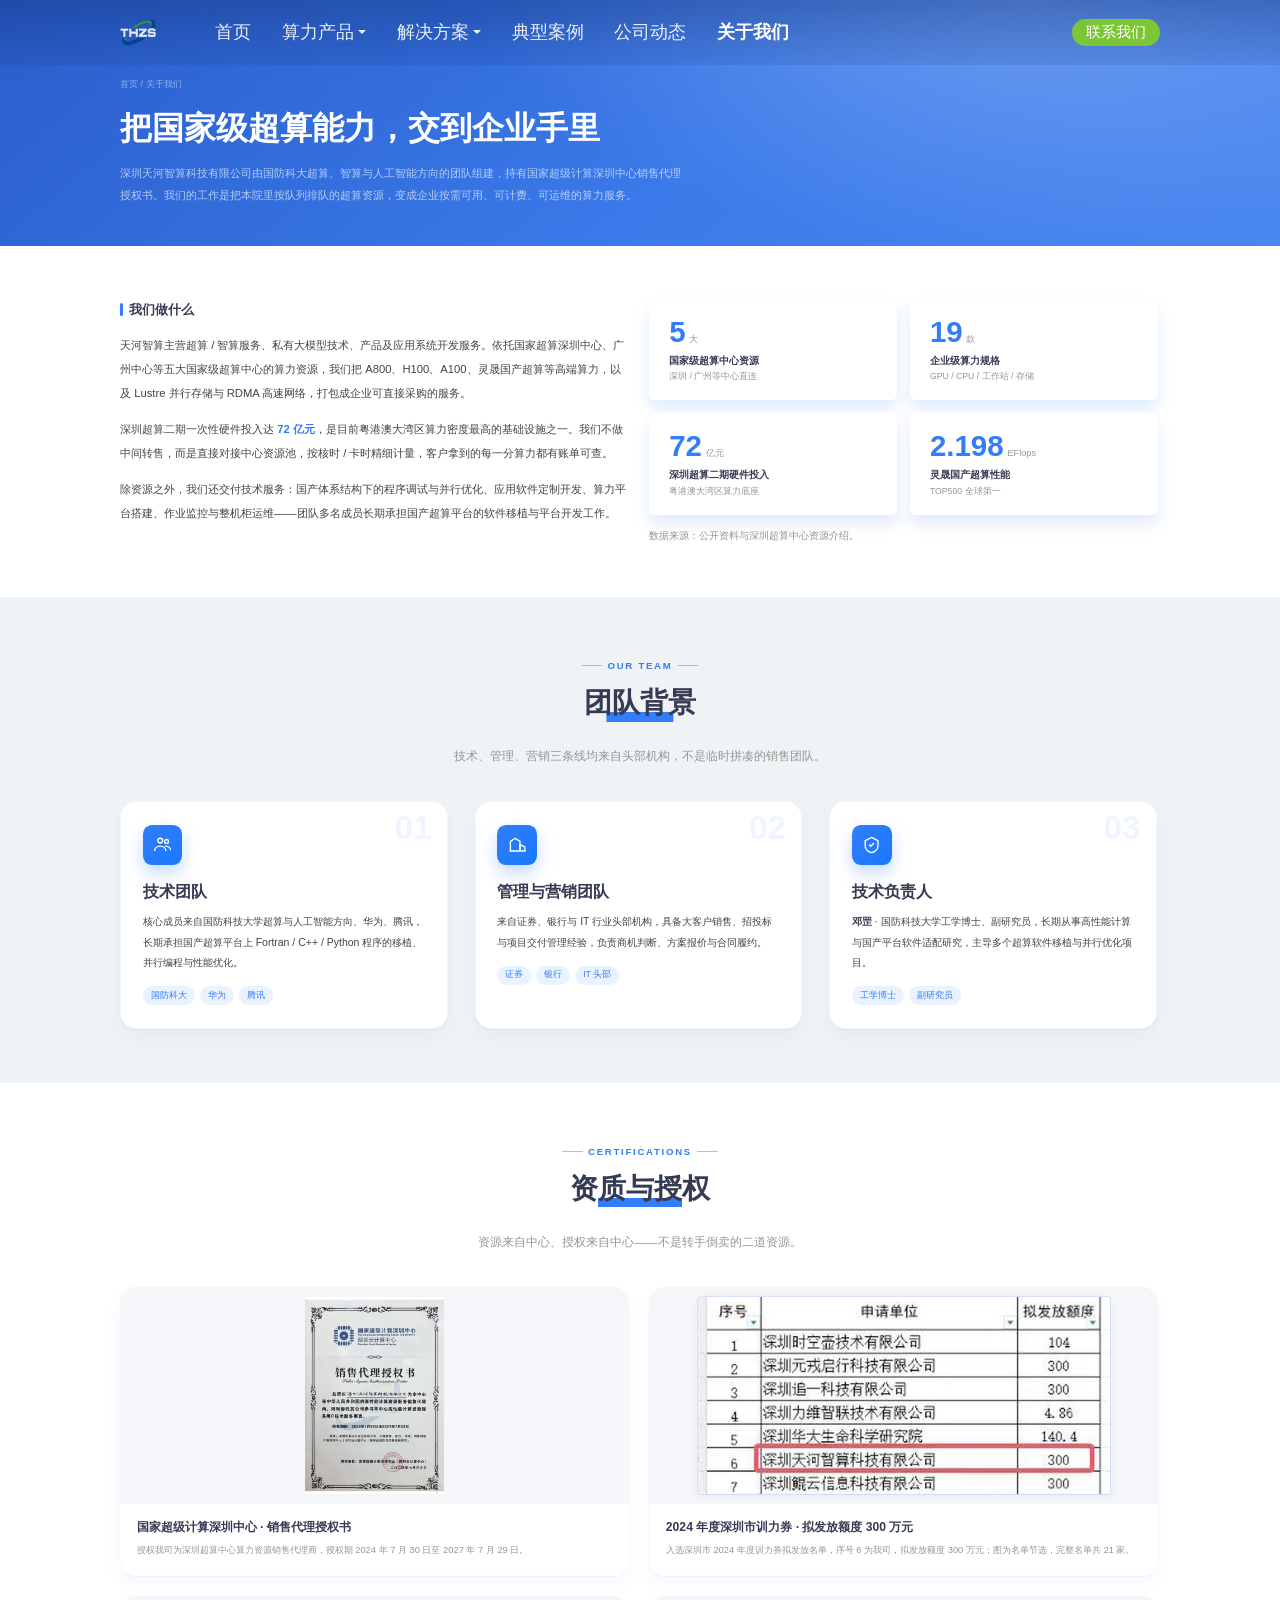
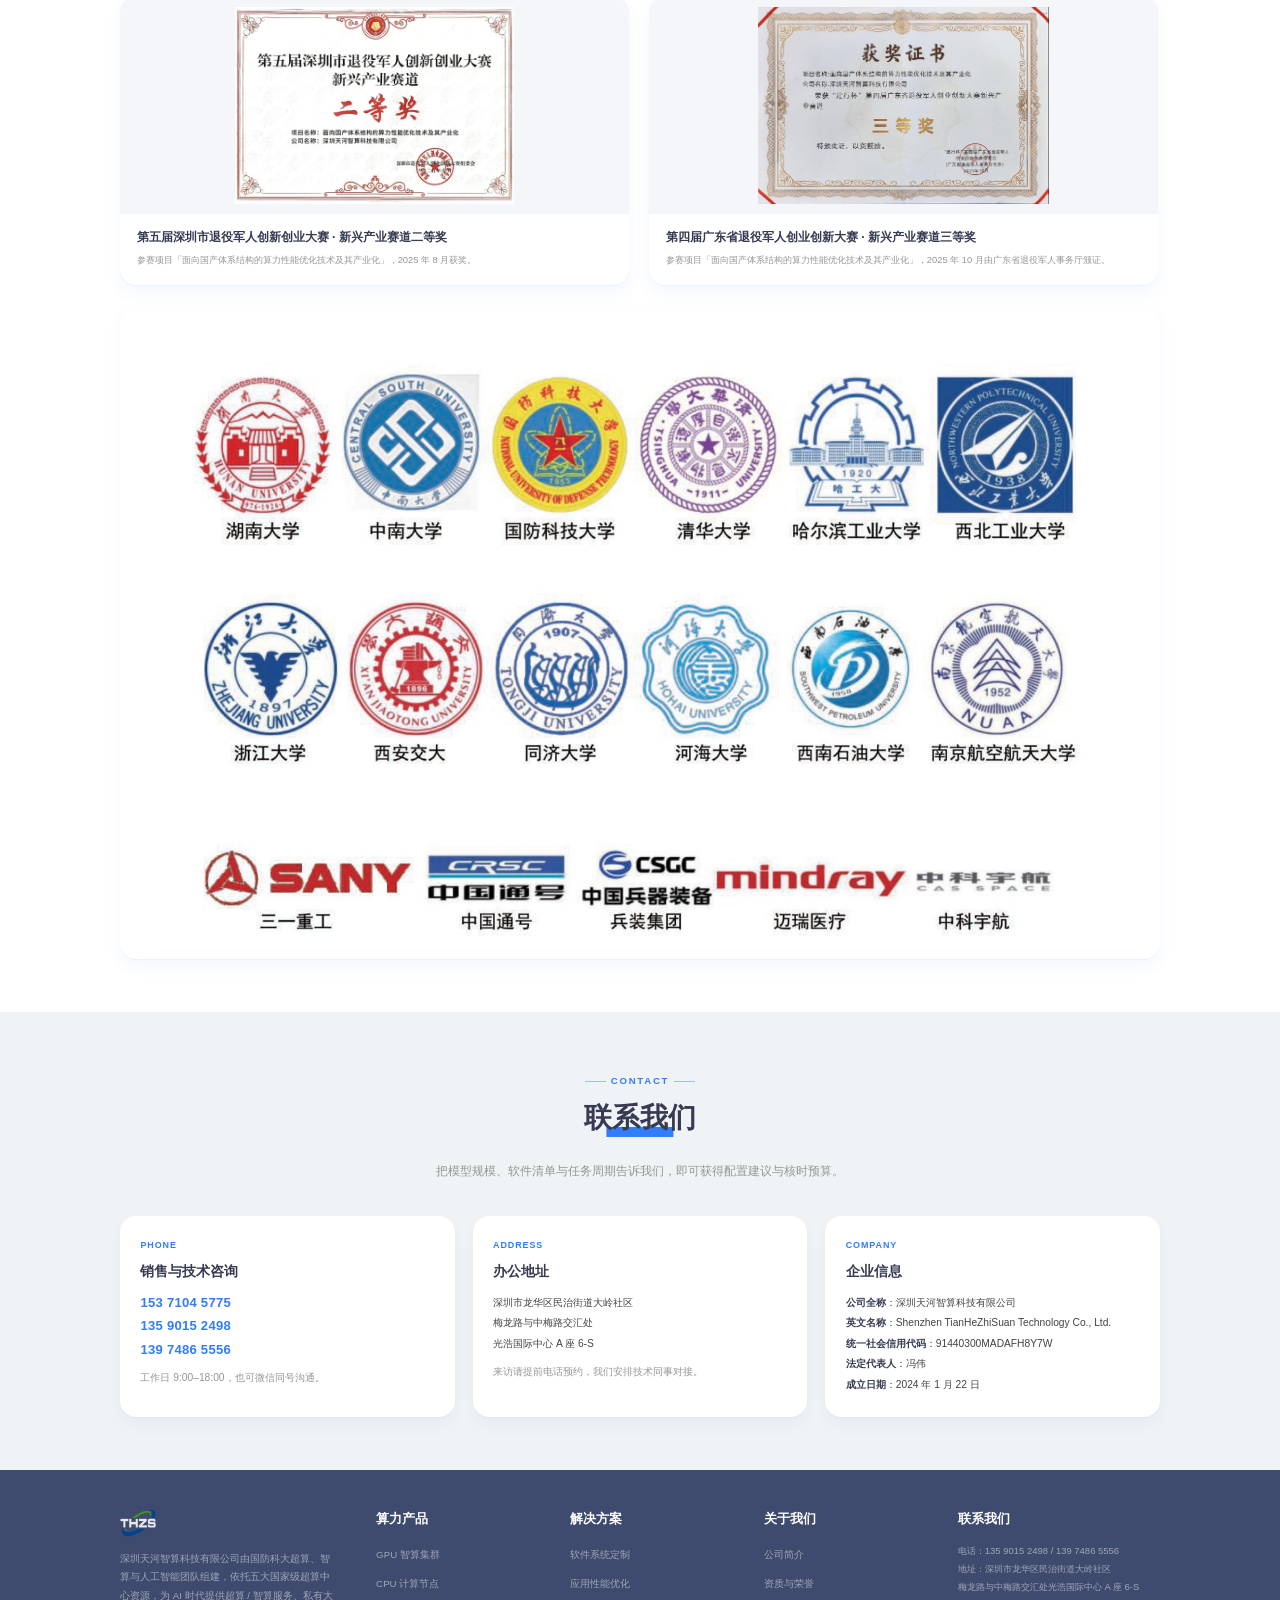
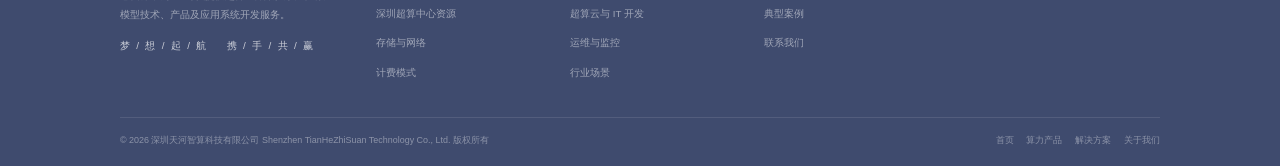
==== commit dbc8de63: "chore(统计): 全站接入百度统计代码 1. 在 index、about、product、solution、cases、supercomputing、news 及 news/news-1 共 8 " ====
--- a/about.html
+++ b/about.html
@@ -466,6 +466,15 @@
   </footer>
 
   <script src="assets/js/main.js"></script>
+  <script>
+var _hmt = _hmt || [];
+(function() {
+var hm = document.createElement("script");
+hm.src = "https://hm.baidu.com/hm.js?6cad0ea2216f7985fd258752b41c3a1e";
+var s = document.getElementsByTagName("script")[0];
+s.parentNode.insertBefore(hm, s);
+})();
+</script>
 </body>
 
 </html>
--- a/assets/css/style.css
+++ b/assets/css/style.css
@@ -489,7 +489,7 @@
 /* ---------- 13. Page hero (sub pages) ---------- */
 .page-hero {
   position: relative; overflow: hidden; color: #fff;
-  padding: 8.4rem 0 3.6rem;
+  padding: 6rem 0 3rem;
   background:
     radial-gradient(900px 420px at 80% 0%, rgba(255,255,255,.22), transparent 60%),
     linear-gradient(140deg, #2A5DCB, #3A79E9 55%, #4A87F0);
@@ -931,10 +931,99 @@
 .article-back { display: inline-flex; align-items: center; gap: .35rem; margin-top: 2rem; font-size: .82rem; font-weight: 600; color: var(--sd-primary); }
 .article-back::before { content: "\2190"; }
 
+/* 详情页 · 内容层次增强 */
+.article-lead {
+  font-size: 1rem; line-height: 2; color: var(--sd-text-primary);
+  background: rgba(50,125,249,.05); border-left: 3px solid var(--sd-primary);
+  border-radius: .5rem; padding: .95rem 1.1rem; margin: 0 0 1.5rem; text-align: justify;
+}
+.article-lead strong { color: var(--sd-primary); }
+.article-subtitle {
+  display: flex; align-items: center; gap: .55rem;
+  font-size: 1.12rem; font-weight: 700; color: var(--sd-text-primary);
+  margin: 1.9rem 0 .9rem;
+}
+.article-subtitle::before {
+  content: ""; width: 4px; height: 1.05rem; border-radius: 2px;
+  background: var(--sd-primary); display: inline-block;
+}
+.article-body strong { color: var(--sd-text-primary); font-weight: 700; }
+.article-keypoints {
+  background: linear-gradient(135deg, rgba(50,125,249,.07), rgba(50,125,249,.03));
+  border: 1px solid rgba(50,125,249,.18); border-radius: .8rem;
+  padding: 1.2rem 1.3rem; margin: 1.7rem 0;
+}
+.article-keypoints .kp-title {
+  display: flex; align-items: center; gap: .5rem;
+  font-size: .92rem; font-weight: 700; color: var(--sd-primary); margin-bottom: .85rem;
+}
+.article-keypoints .kp-title::before { content: "\2605"; font-size: .95rem; }
+.article-keypoints ul { list-style: none; margin: 0; padding: 0; }
+.article-keypoints li {
+  position: relative; padding-left: 1.5rem; margin-bottom: .7rem;
+  font-size: .9rem; line-height: 1.85; color: var(--sd-text-body); text-align: justify;
+}
+.article-keypoints li:last-child { margin-bottom: 0; }
+.article-keypoints li::before {
+  content: "\2713"; position: absolute; left: 0; top: 0;
+  color: var(--sd-primary); font-weight: 700;
+}
+
 @media (max-width: 767px) {
   .news-item { flex-direction: column; gap: .9rem; }
   .news-thumb { width: 100%; flex-basis: auto; height: 12rem; }
   .article-title { font-size: 1.4rem; }
   .article-gallery { grid-template-columns: 1fr; }
   .article-gallery img { height: 11rem; }
-}
+  .article-lead { font-size: .92rem; padding: .85rem 1rem; }
+  .article-keypoints { padding: 1rem; }
+}
+
+/* ---------- 21. Lightbox 灯箱（通用，全站可复用） ---------- */
+[data-lightbox] { cursor: zoom-in; }
+.lb-overlay {
+  position: fixed; inset: 0; z-index: 9999;
+  display: flex; align-items: center; justify-content: center;
+  background: rgba(15, 23, 42, .9); padding: 4vh 5vw; cursor: zoom-out;
+  opacity: 0; visibility: hidden;
+  transition: opacity .3s ease, visibility .3s ease;
+}
+.lb-overlay.is-open { opacity: 1; visibility: visible; }
+.lb-overlay img {
+  max-width: 92vw; max-height: 86vh; object-fit: contain;
+  border-radius: .6rem; box-shadow: 0 24px 70px rgba(0, 0, 0, .55);
+  transform: scale(.96); transition: transform .3s ease; user-select: none; -webkit-user-drag: none;
+}
+.lb-overlay.is-open img { transform: scale(1); }
+.lb-close {
+  position: absolute; top: 1.3rem; right: 1.5rem; z-index: 2;
+  width: 2.7rem; height: 2.7rem; border: none; border-radius: 50%;
+  background: rgba(255, 255, 255, .14); color: #fff; font-size: 1.6rem; line-height: 1;
+  cursor: pointer; display: flex; align-items: center; justify-content: center;
+  transition: background .2s ease;
+}
+.lb-close:hover { background: rgba(255, 255, 255, .28); }
+.lb-nav {
+  position: absolute; top: 50%; transform: translateY(-50%); z-index: 2;
+  width: 3rem; height: 3rem; border: none; border-radius: 50%;
+  background: rgba(255, 255, 255, .14); color: #fff; font-size: 1.8rem; line-height: 1;
+  cursor: pointer; display: flex; align-items: center; justify-content: center;
+  transition: background .2s ease;
+}
+.lb-nav:hover { background: rgba(255, 255, 255, .28); }
+.lb-prev { left: 1.5rem; }
+.lb-next { right: 1.5rem; }
+.lb-caption {
+  position: absolute; bottom: 1.4rem; left: 0; right: 0; z-index: 2;
+  text-align: center; color: rgba(255, 255, 255, .85); font-size: .85rem; padding: 0 1rem;
+}
+@media (max-width: 767px) {
+  .lb-nav { width: 2.4rem; height: 2.4rem; font-size: 1.4rem; }
+  .lb-prev { left: .6rem; }
+  .lb-next { right: .6rem; }
+  .lb-overlay img { max-height: 80vh; }
+  .lb-close { top: .9rem; right: .9rem; }
+}
+@media (prefers-reduced-motion: reduce) {
+  .lb-overlay, .lb-overlay img { transition: none; }
+}
